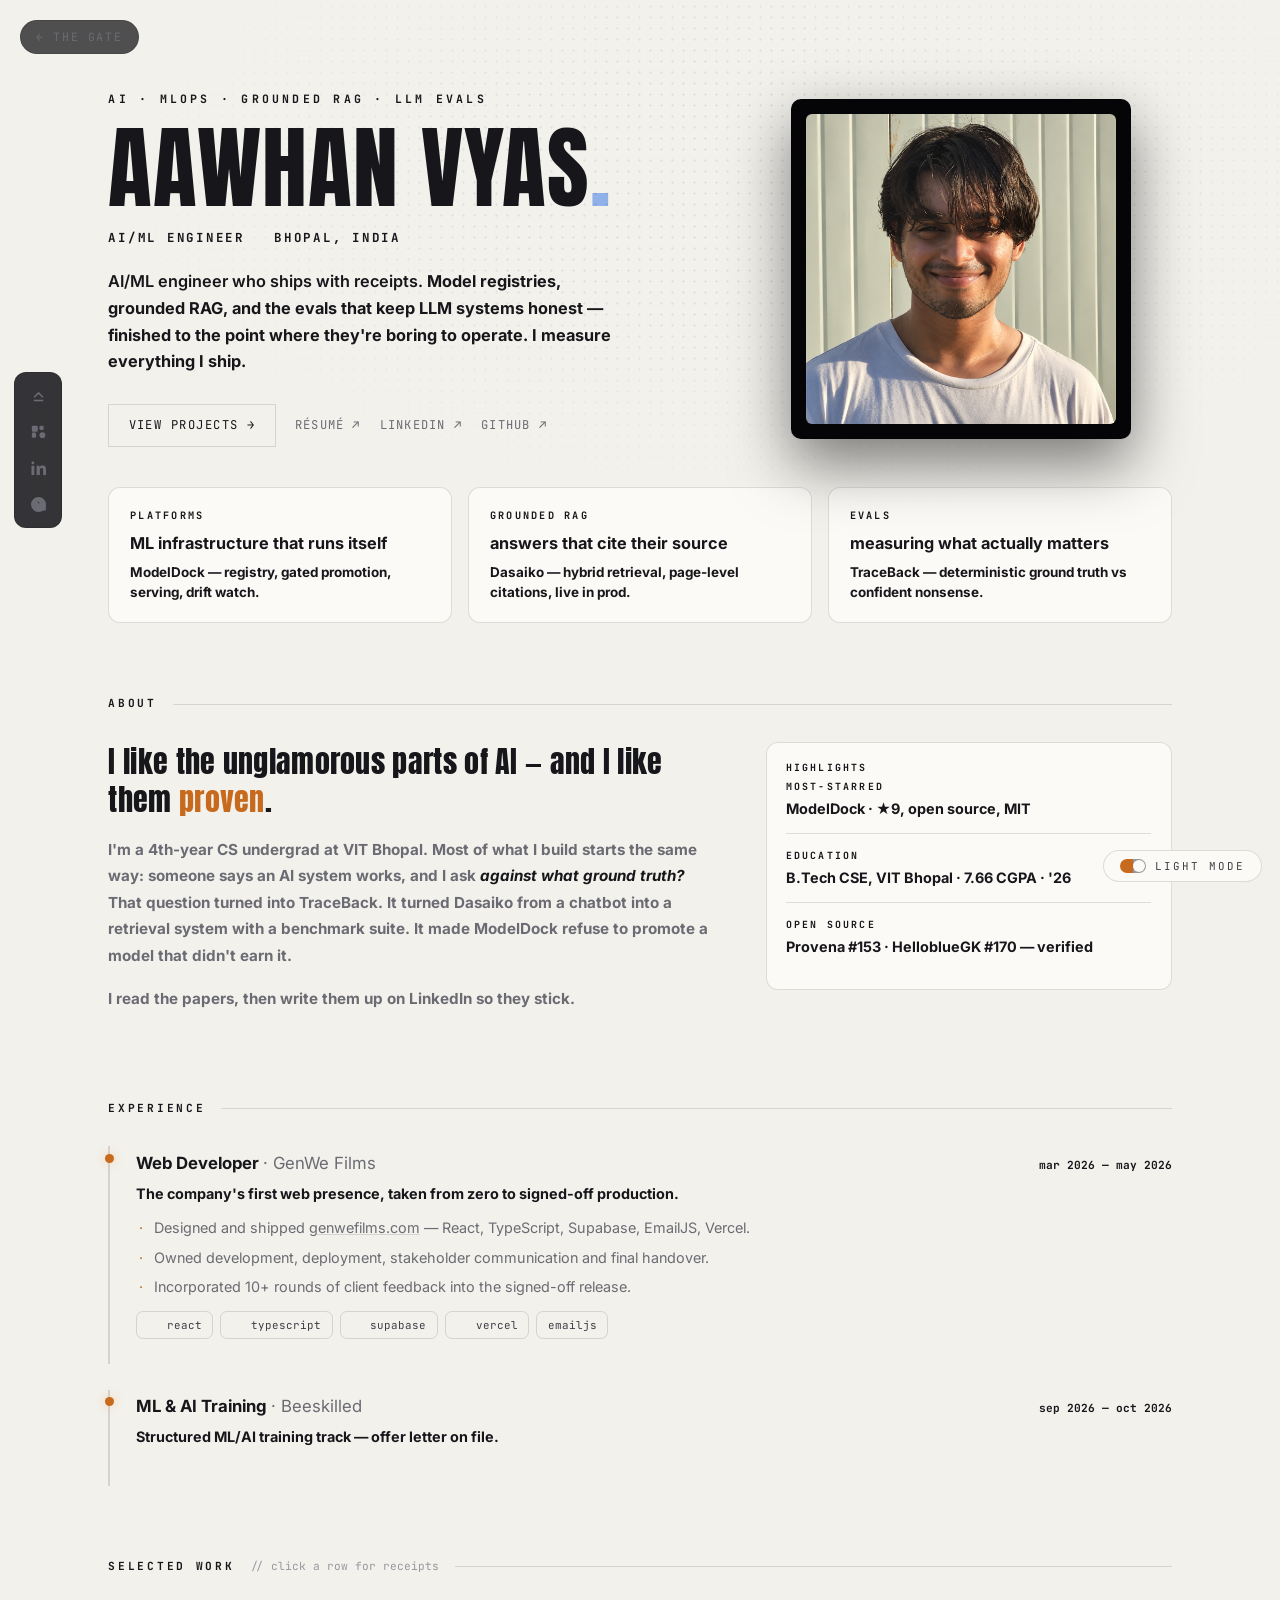
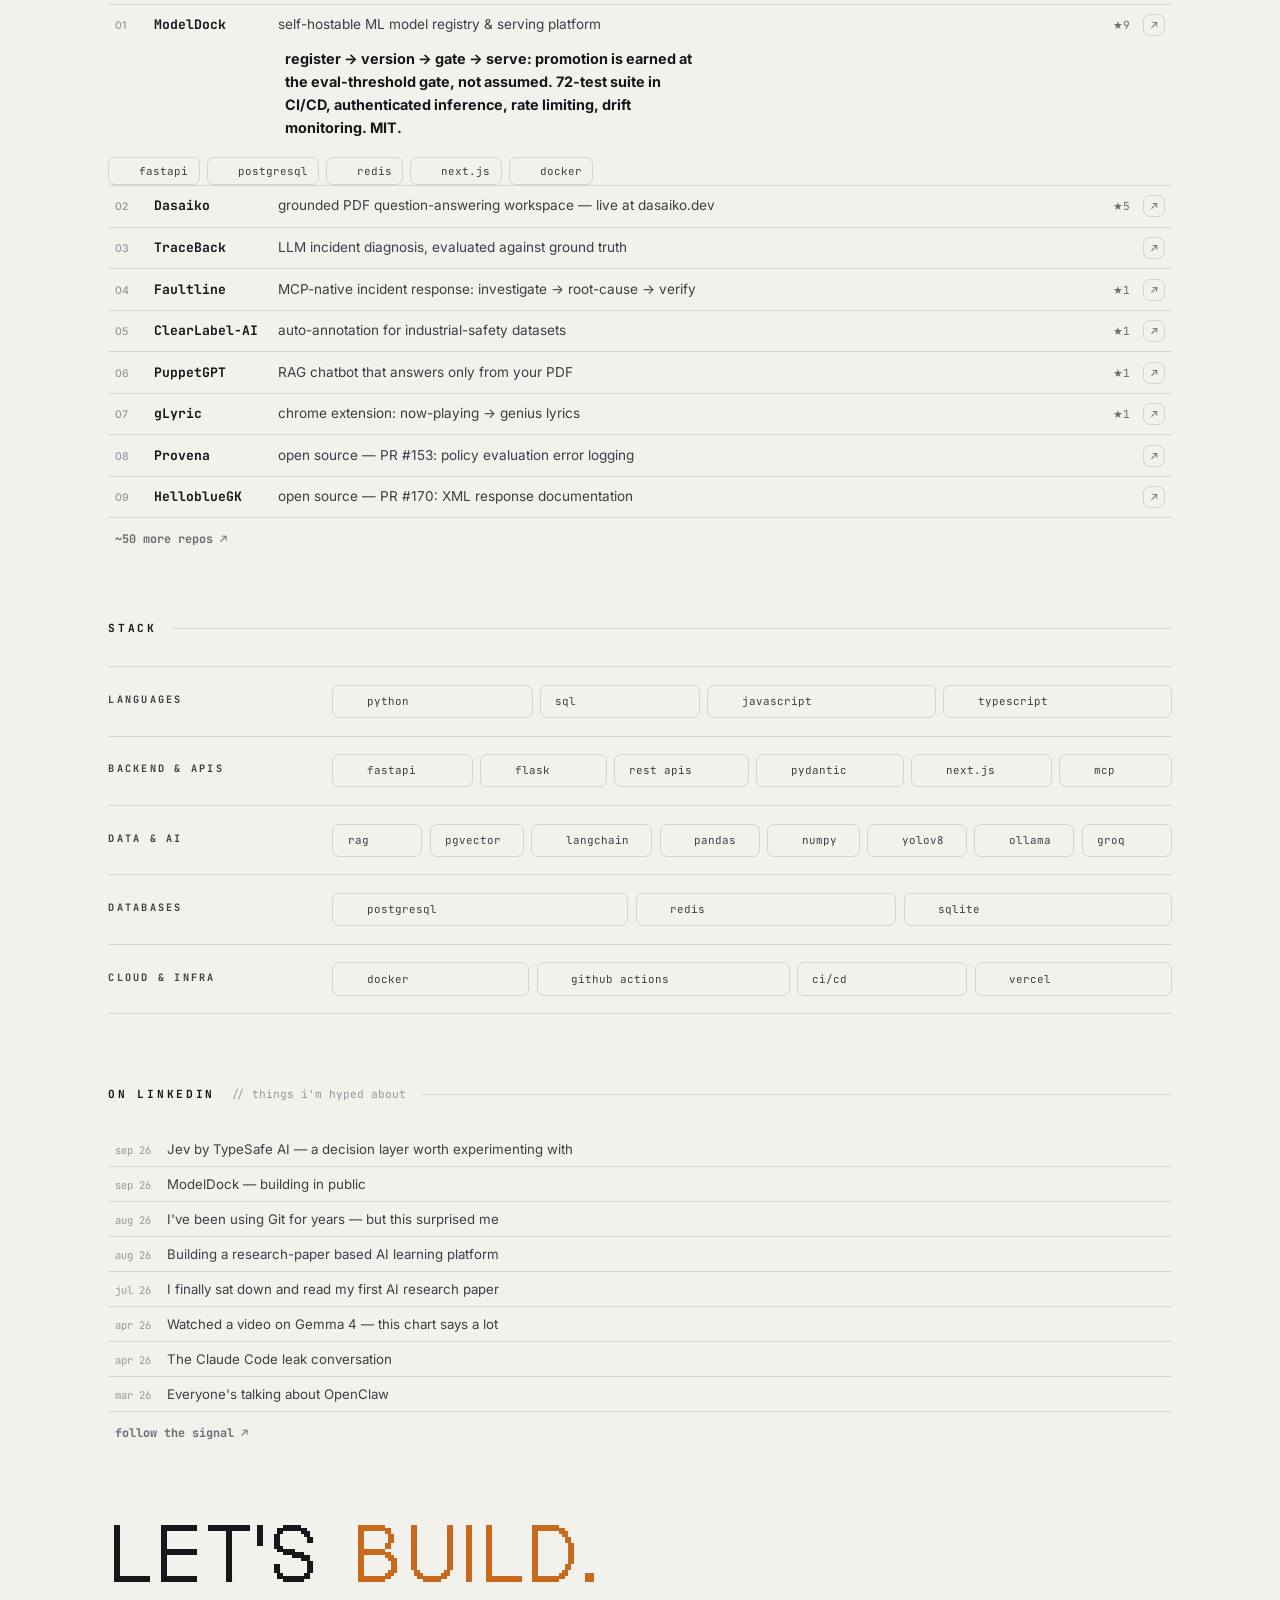
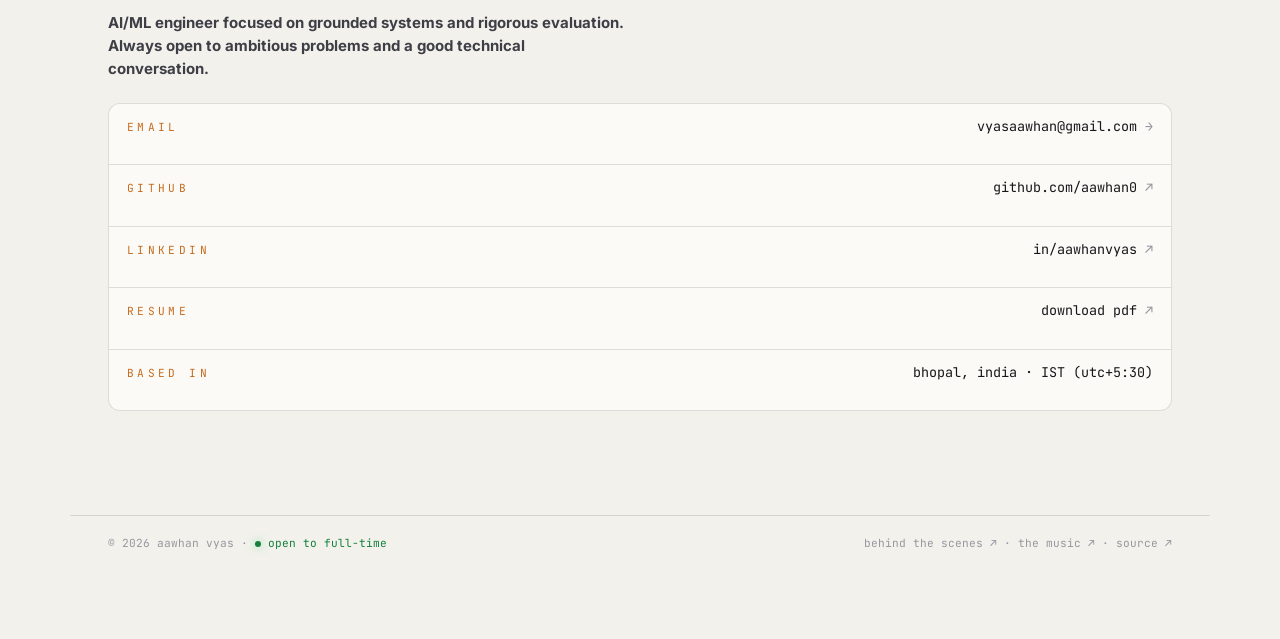
==== brief/index.html @ 59daec37 "fix: stop light theme leaking onto the gate + add boot loader animation The white overlay was a them" ====
<!DOCTYPE html>
<html lang="en">
<head>
  <meta charset="UTF-8">
  <meta name="viewport" content="width=device-width, initial-scale=1.0">
  <title>Aawhan Vyas — AI/ML Engineer · On Stage</title>
  <meta name="description" content="Aawhan Vyas builds ML platforms and LLM systems that show their receipts — ModelDock, Dasaiko, TraceBack. Open to full-time opportunities.">
  <meta property="og:title" content="Aawhan Vyas — turning “what if?” into working software.">
  <meta property="og:description" content="ML platforms, grounded RAG, LLM evaluation. Every claim links to its proof.">
  <meta property="og:type" content="website">
  <meta property="og:url" content="https://aawhan0.me/brief/">
  <link rel="icon" type="image/svg+xml" href="../assets/favicon.svg">
  <link rel="preconnect" href="https://fonts.googleapis.com">
  <link rel="preconnect" href="https://fonts.gstatic.com" crossorigin>
  <link href="https://fonts.googleapis.com/css2?family=Anton&family=Inter:wght@400;500;600;700&family=JetBrains+Mono:wght@400;500;700&family=VT323&display=swap" rel="stylesheet">
  <link rel="stylesheet" href="../assets/css/style.css?v=8">
</head>
<body data-root="../" data-default-theme="light">

    <!-- ── back to the gate ──────────────────────────────────── -->
  <a class="back mono" href="../">← the gate</a>

  <!-- ── floating side rail ────────────────────────────────── -->
  <aside class="rail" aria-label="quick navigation">
    <a href="#top" title="top">
      <svg viewBox="0 0 16 16" width="15" height="15" fill="currentColor" aria-hidden="true"><path d="M8 3 2.7 8.3l1.06 1.06L8 5.42l4.24 3.94 1.06-1.06L8 3Zm-5 8.5h10V13H3v-1.5Z"/></svg>
    </a>
    <a href="#work" title="work">
      <svg viewBox="0 0 16 16" width="15" height="15" fill="currentColor" aria-hidden="true"><path d="M1 2.5A1.5 1.5 0 0 1 2.5 1h4A1.5 1.5 0 0 1 8 2.5v4A1.5 1.5 0 0 1 6.5 8h-4A1.5 1.5 0 0 1 1 6.5v-4Zm9 0A1.5 1.5 0 0 1 11.5 1h2A1.5 1.5 0 0 1 15 2.5v2A1.5 1.5 0 0 1 13.5 6h-2A1.5 1.5 0 0 1 10 4.5v-2Zm-9 8A1.5 1.5 0 0 1 2.5 9h2A1.5 1.5 0 0 1 6 10.5v3A1.5 1.5 0 0 1 4.5 15h-2A1.5 1.5 0 0 1 1 13.5v-3Zm9 1.5a3.5 3.5 0 1 1 7 0 3.5 3.5 0 0 1-7 0Z" transform="scale(0.9)"/></svg>
    </a>
    <a href="#linkedin" title="on linkedin">
      <svg viewBox="0 0 16 16" width="15" height="15" fill="currentColor" aria-hidden="true"><path d="M3.5 2a1.5 1.5 0 1 1-3 0 1.5 1.5 0 0 1 3 0ZM.5 5h3v10h-3V5Zm5.5 0h2.8v1.4h.04C9.3 5.5 10.6 4.8 12.3 4.8c3 0 3.7 2 3.7 4.6V15h-3v-4.9c0-1.2 0-2.7-1.7-2.7s-1.9 1.3-1.9 2.6V15H6V5Z"/></svg>
    </a>
    <a href="#about" title="about">
      <svg viewBox="0 0 16 16" width="15" height="15" fill="currentColor" aria-hidden="true"><path d="M8 16A8 8 0 1 0 8 0a8 8 0 0 0 0 16Zm.93-9.4-2.3.3-.04.03.9-.86a.7.7 0 0 0-.02-1 2.24 2.24 0 0 0-3.16.02L2.13 6.4a.7.7 0 0 0 .02 1 2.24 2.24 0 0 0 3.16-.02l.86-.9-2.3.3a.7.7 0 0 0-.1 1.39l3.32-.44a.7.7 0 0 0 .4-1.19L6.4 4.72a.84.84 0 0 1 1.19-.01l1.34 1.36Zm5.4 2.4a.7.7 0 0 0-1.4 0v.94l-.94-.94a.7.7 0 1 0-1 1l.94.94h-.93a.7.7 0 0 0 0 1.4h.94l-.94.94a.7.7 0 1 0 1 1l.93-.94v.94a.7.7 0 0 0 1.4 0v-.93l.94.93a.7.7 0 0 0 1-1l-.94-.94h.94a.7.7 0 0 0 0-1.4h-.93l.93-.94a.7.7 0 0 0 0-1l-.94.94V9Z"/></svg>
    </a>
  </aside>

  <!-- ── theme toggle ──────────────────────────────────────── -->
  <button class="theme-toggle mono" id="theme-toggle" aria-label="toggle theme">
    <span class="tt-sw" aria-hidden="true"></span><span id="tt-label">dark mode</span>
  </button>

  <!-- ── hero ──────────────────────────────────────────────── -->
  <header class="hero" id="top">
    <div class="hero-left">
      <p class="eyebrow mono">ai · mlops · grounded rag · llm evals</p>
      <h2 class="hero-name">AAWHAN VYAS<span class="dot">.</span></h2>
      <p class="hero-sub mono">ai/ml engineer&nbsp;&nbsp;&nbsp;bhopal, india</p>
      <p class="hero-lede"><b>AI/ML engineer who ships with receipts.</b> Model registries,
      grounded RAG, and the evals that keep LLM systems honest — finished to the point
      where they're boring to operate. I measure everything I ship.</p>
      <div class="hero-cta">
        <a class="btn-line mono" href="#work">view projects <span aria-hidden="true">→</span></a>
        <a class="cta-link mono" href="https://drive.google.com/file/d/1RFviza1nAGWFCfBeKkHZeOYMF5l4gDiH/view?usp=sharing" target="_blank" rel="noopener">résumé ↗</a>
        <a class="cta-link mono" href="https://www.linkedin.com/in/aawhanvyas/" target="_blank" rel="noopener">linkedin ↗</a>
        <a class="cta-link mono" href="https://github.com/aawhan0" target="_blank" rel="noopener">github ↗</a>
      </div>
    </div>
    <div class="hero-right">
      <div class="dither-box portrait">
        <img class="portrait-pixel" src="../assets/img/portrait_PIXEL.png" alt="pixel-art portrait of aawhan vyas">
        <img class="portrait-og" src="../assets/img/portrait_OG.png" alt="aawhan vyas">
      </div>
    </div>
  </header>

  <main class="wrap">
    <!-- pillars -->
    <div class="pillars reveal">
      <a class="pillar" href="#work">
        <p class="p-k mono">platforms</p>
        <p class="p-t">ML infrastructure that runs itself</p>
        <p class="p-d">ModelDock — registry, gated promotion, serving, drift watch.</p>
      </a>
      <a class="pillar" href="#work">
        <p class="p-k mono">grounded rag</p>
        <p class="p-t">answers that cite their source</p>
        <p class="p-d">Dasaiko — hybrid retrieval, page-level citations, live in prod.</p>
      </a>
      <a class="pillar" href="#work">
        <p class="p-k mono">evals</p>
        <p class="p-t">measuring what actually matters</p>
        <p class="p-d">TraceBack — deterministic ground truth vs confident nonsense.</p>
      </a>
    </div>

    <!-- about -->
    <section id="about" class="reveal">
      <p class="sec-label mono">about</p>
      <div class="about-grid">
        <div>
          <h3 class="statement">I like the unglamorous parts of AI — and I like them <em>proven</em>.</h3>
          <p>I'm a 4th-year CS undergrad at VIT Bhopal. Most of what I build starts the same
          way: someone says an AI system works, and I ask <em>against what ground truth?</em>
          That question turned into TraceBack. It turned Dasaiko from a chatbot into a
          retrieval system with a benchmark suite. It made ModelDock refuse to promote a
          model that didn't earn it.</p>
          <p>I read the papers, then write them up on LinkedIn so they stick.</p>
                  </div>
        <aside class="highlights">
          <p class="hl-k mono">highlights</p>
          <div class="hl"><p class="hl-k mono">most-starred</p><p class="hl-v">ModelDock · ★9, open source, MIT</p></div>
          <div class="hl"><p class="hl-k mono">education</p><p class="hl-v">B.Tech CSE, VIT Bhopal · 7.66 CGPA · '26</p></div>
          <div class="hl"><p class="hl-k mono">open source</p><p class="hl-v">Provena #153 · HelloblueGK #170 — verified</p></div>
                  </aside>
      </div>
          </section>

    <!-- experience -->
    <section id="experience" class="reveal">
      <p class="sec-label mono">experience</p>
      <article class="xp">
        <div class="xp-head">
          <h4>Web Developer <span class="xp-co">· GenWe Films</span></h4>
          <p class="mono xp-when">mar 2026 — may 2026</p>
        </div>
        <p class="xp-sum">The company's first web presence, taken from zero to signed-off production.</p>
        <ul class="xp-list">
          <li>Designed and shipped <a href="https://genwefilms.com" target="_blank" rel="noopener">genwefilms.com</a> — React, TypeScript, Supabase, EmailJS, Vercel.</li>
          <li>Owned development, deployment, stakeholder communication and final handover.</li>
          <li>Incorporated 10+ rounds of client feedback into the signed-off release.</li>
        </ul>
        <div class="chips mono"><span><img src="https://cdn.simpleicons.org/react/82828e" alt="" loading="lazy">react</span><span><img src="https://cdn.simpleicons.org/typescript/82828e" alt="" loading="lazy">typescript</span><span><img src="https://cdn.simpleicons.org/supabase/82828e" alt="" loading="lazy">supabase</span><span><img src="https://cdn.simpleicons.org/vercel/82828e" alt="" loading="lazy">vercel</span><span>emailjs</span></div>
      </article>
      <article class="xp">
        <div class="xp-head">
          <h4>ML &amp; AI Training <span class="xp-co">· Beeskilled</span></h4>
          <p class="mono xp-when">sep 2026 — oct 2026</p>
        </div>
        <p class="xp-sum">Structured ML/AI training track — offer letter on file.</p>
      </article>
    </section>

    <!-- work -->
    <section id="work" class="reveal">
      <p class="sec-label mono">selected work <span>// click a row for receipts</span></p>
      <ol class="rows">

        <li class="row open">
          <div class="row-head">
            <span class="r-name mono">ModelDock</span>
            <span class="r-desc">self-hostable ML model registry &amp; serving platform</span>
            <span class="r-star mono">★9</span>
            <a class="r-go mono" href="https://github.com/aawhan0/ModelDock" target="_blank" rel="noopener" aria-label="open ModelDock on github">↗</a>
          </div>
          <div class="row-detail">
            <p>register → version → gate → serve: promotion is earned at the eval-threshold
            gate, not assumed. 72-test suite in CI/CD, authenticated inference, rate limiting,
            drift monitoring. MIT.</p>
            <div class="chips mono"><span><img src="https://cdn.simpleicons.org/fastapi/82828e" alt="" loading="lazy">fastapi</span><span><img src="https://cdn.simpleicons.org/postgresql/82828e" alt="" loading="lazy">postgresql</span><span><img src="https://cdn.simpleicons.org/redis/82828e" alt="" loading="lazy">redis</span><span><img src="https://cdn.simpleicons.org/nextdotjs/82828e" alt="" loading="lazy">next.js</span><span><img src="https://cdn.simpleicons.org/docker/82828e" alt="" loading="lazy">docker</span></div>
          </div>
        </li>

        <li class="row">
          <div class="row-head">
            <span class="r-name mono">Dasaiko</span>
            <span class="r-desc">grounded PDF question-answering workspace — live at dasaiko.dev</span>
            <span class="r-star mono">★5</span>
            <a class="r-go mono" href="https://github.com/aawhan0/Dasaiko" target="_blank" rel="noopener" aria-label="open Dasaiko on github">↗</a>
          </div>
          <div class="row-detail">
            <p>Hybrid retrieval (vector + BM25 + RRF + BGE reranking): +86% recall@5,
            +75% MRR, +84% nDCG@10 over the RRF baseline. Answers cite the exact page
            of the source PDF.</p>
            <div class="chips mono"><span><img src="https://cdn.simpleicons.org/react/82828e" alt="" loading="lazy">react</span><span><img src="https://cdn.simpleicons.org/fastapi/82828e" alt="" loading="lazy">fastapi</span><span><img src="https://cdn.simpleicons.org/postgresql/82828e" alt="" loading="lazy">postgresql/pgvector</span><span>groq</span></div>
          </div>
        </li>

        <li class="row">
          <div class="row-head">
            <span class="r-name mono">TraceBack</span>
            <span class="r-desc">LLM incident diagnosis, evaluated against ground truth</span>
            <span class="r-star mono"></span>
            <a class="r-go mono" href="https://github.com/aawhan0/TraceBack" target="_blank" rel="noopener" aria-label="open TraceBack on github">↗</a>
          </div>
          <div class="row-detail">
            <p>Grounded baseline: 100% pass rate and root-cause accuracy. Qwen 2.5 3B:
            10% on both — at 90% average confidence. 30 runs × 3 scenarios. The gap
            between fluent and correct is the whole point.</p>
            <div class="chips mono"><span><img src="https://cdn.simpleicons.org/python/82828e" alt="" loading="lazy">python</span><span><img src="https://cdn.simpleicons.org/fastapi/82828e" alt="" loading="lazy">fastapi</span><span><img src="https://cdn.simpleicons.org/modelcontextprotocol/82828e" alt="" loading="lazy">mcp</span><span><img src="https://cdn.simpleicons.org/ollama/82828e" alt="" loading="lazy">ollama</span><span><img src="https://cdn.simpleicons.org/nextdotjs/82828e" alt="" loading="lazy">next.js</span></div>
          </div>
        </li>

        <li class="row">
          <div class="row-head">
            <span class="r-name mono">Faultline</span>
            <span class="r-desc">MCP-native incident response: investigate → root-cause → verify</span>
            <span class="r-star mono">★1</span>
            <a class="r-go mono" href="https://github.com/aawhan0/Faultline" target="_blank" rel="noopener" aria-label="open Faultline on github">↗</a>
          </div>
          <div class="row-detail">
            <p>Investigates production incidents from operational tools, recommends
            remediation, then verifies recovery before calling it fixed.</p>
            <div class="chips mono"><span><img src="https://cdn.simpleicons.org/python/82828e" alt="" loading="lazy">python</span><span><img src="https://cdn.simpleicons.org/modelcontextprotocol/82828e" alt="" loading="lazy">mcp</span></div>
          </div>
        </li>

        <li class="row">
          <div class="row-head">
            <span class="r-name mono">ClearLabel-AI</span>
            <span class="r-desc">auto-annotation for industrial-safety datasets</span>
            <span class="r-star mono">★1</span>
            <a class="r-go mono" href="https://github.com/aawhan0/ClearLabel-AI" target="_blank" rel="noopener" aria-label="open ClearLabel-AI on github">↗</a>
          </div>
          <div class="row-detail">
            <p>YOLOv8 + OpenCV with a dual-layer quality audit — blur detection and
            confidence filtering — for human-in-the-loop labeling.</p>
            <div class="chips mono"><span><img src="https://cdn.simpleicons.org/python/82828e" alt="" loading="lazy">python</span><span><img src="https://cdn.simpleicons.org/ultralytics/82828e" alt="" loading="lazy">yolov8</span><span><img src="https://cdn.simpleicons.org/opencv/82828e" alt="" loading="lazy">opencv</span></div>
          </div>
        </li>

        <li class="row">
          <div class="row-head">
            <span class="r-name mono">PuppetGPT</span>
            <span class="r-desc">RAG chatbot that answers only from your PDF</span>
            <span class="r-star mono">★1</span>
            <a class="r-go mono" href="https://github.com/aawhan0/PuppetGPT" target="_blank" rel="noopener" aria-label="open PuppetGPT on github">↗</a>
          </div>
          <div class="row-detail">
            <p>LLaMA 3 on Groq, LangChain, Streamlit. No internet search — if it's not
            in the document, it says so.</p>
            <div class="chips mono"><span><img src="https://cdn.simpleicons.org/python/82828e" alt="" loading="lazy">python</span><span><img src="https://cdn.simpleicons.org/langchain/82828e" alt="" loading="lazy">langchain</span><span>groq</span><span><img src="https://cdn.simpleicons.org/streamlit/82828e" alt="" loading="lazy">streamlit</span></div>
          </div>
        </li>

        <li class="row">
          <div class="row-head">
            <span class="r-name mono">gLyric</span>
            <span class="r-desc">chrome extension: now-playing → genius lyrics</span>
            <span class="r-star mono">★1</span>
            <a class="r-go mono" href="https://github.com/aawhan0/gLyric" target="_blank" rel="noopener" aria-label="open gLyric on github">↗</a>
          </div>
          <div class="row-detail">
            <p>Detects the track playing on YouTube and opens its Genius page. Small,
            useful, shipped.</p>
            <div class="chips mono"><span><img src="https://cdn.simpleicons.org/javascript/82828e" alt="" loading="lazy">javascript</span><span><img src="https://cdn.simpleicons.org/googlechrome/82828e" alt="" loading="lazy">chrome-extension</span></div>
          </div>
        </li>

        <li class="row">
          <div class="row-head">
            <span class="r-name mono">Provena</span>
            <span class="r-desc">open source — PR #153: policy evaluation error logging</span>
            <span class="r-star mono"></span>
            <a class="r-go mono" href="https://github.com/provena/provena/pull/153" target="_blank" rel="noopener" aria-label="open Provena PR 153">↗</a>
          </div>
          <div class="row-detail">
            <p>Fixed policy-evaluation error logging and strengthened regression coverage.
            <b>✓ 498 passed · 33 skipped</b> — verified before merge.</p>
            <div class="chips mono"><span><img src="https://cdn.simpleicons.org/python/82828e" alt="" loading="lazy">python</span><span>context-governance for agentic ai</span></div>
          </div>
        </li>

        <li class="row">
          <div class="row-head">
            <span class="r-name mono">HelloblueGK</span>
            <span class="r-desc">open source — PR #170: XML response documentation</span>
            <span class="r-star mono"></span>
            <a class="r-go mono" href="https://github.com/HelloblueGK/HelloblueGK/pull/170" target="_blank" rel="noopener" aria-label="open HelloblueGK PR 170">↗</a>
          </div>
          <div class="row-detail">
            <p>XML response docs for HealthController endpoints in a .NET 9 aerospace
            engine simulation platform. <b>✓ .NET build + Swagger/OpenAPI verified.</b></p>
            <div class="chips mono"><span>c#</span><span><img src="https://cdn.simpleicons.org/dotnet/82828e" alt="" loading="lazy">.net 9</span><span><img src="https://cdn.simpleicons.org/swagger/82828e" alt="" loading="lazy">swagger</span></div>
          </div>
        </li>
      </ol>
      <p class="more mono"><a href="https://github.com/aawhan0?tab=repositories" target="_blank" rel="noopener">~50 more repos ↗</a></p>
    </section>

    <!-- skills matrix -->
    <section id="skills" class="reveal">
      <p class="sec-label mono">stack</p>
      <div class="matrix">
        <div class="mx-row"><p class="mx-k mono">languages</p>
          <div class="chips mono"><span><img src="https://cdn.simpleicons.org/python/82828e" alt="" loading="lazy">python</span><span>sql</span><span><img src="https://cdn.simpleicons.org/javascript/82828e" alt="" loading="lazy">javascript</span><span><img src="https://cdn.simpleicons.org/typescript/82828e" alt="" loading="lazy">typescript</span></div></div>
        <div class="mx-row"><p class="mx-k mono">backend &amp; apis</p>
          <div class="chips mono"><span><img src="https://cdn.simpleicons.org/fastapi/82828e" alt="" loading="lazy">fastapi</span><span><img src="https://cdn.simpleicons.org/flask/82828e" alt="" loading="lazy">flask</span><span>rest apis</span><span><img src="https://cdn.simpleicons.org/pydantic/82828e" alt="" loading="lazy">pydantic</span><span><img src="https://cdn.simpleicons.org/nextdotjs/82828e" alt="" loading="lazy">next.js</span><span><img src="https://cdn.simpleicons.org/modelcontextprotocol/82828e" alt="" loading="lazy">mcp</span></div></div>
        <div class="mx-row"><p class="mx-k mono">data &amp; ai</p>
          <div class="chips mono"><span>rag</span><span>pgvector</span><span><img src="https://cdn.simpleicons.org/langchain/82828e" alt="" loading="lazy">langchain</span><span><img src="https://cdn.simpleicons.org/pandas/82828e" alt="" loading="lazy">pandas</span><span><img src="https://cdn.simpleicons.org/numpy/82828e" alt="" loading="lazy">numpy</span><span><img src="https://cdn.simpleicons.org/ultralytics/82828e" alt="" loading="lazy">yolov8</span><span><img src="https://cdn.simpleicons.org/ollama/82828e" alt="" loading="lazy">ollama</span><span>groq</span></div></div>
        <div class="mx-row"><p class="mx-k mono">databases</p>
          <div class="chips mono"><span><img src="https://cdn.simpleicons.org/postgresql/82828e" alt="" loading="lazy">postgresql</span><span><img src="https://cdn.simpleicons.org/redis/82828e" alt="" loading="lazy">redis</span><span><img src="https://cdn.simpleicons.org/sqlite/82828e" alt="" loading="lazy">sqlite</span></div></div>
        <div class="mx-row"><p class="mx-k mono">cloud &amp; infra</p>
          <div class="chips mono"><span><img src="https://cdn.simpleicons.org/docker/82828e" alt="" loading="lazy">docker</span><span><img src="https://cdn.simpleicons.org/githubactions/82828e" alt="" loading="lazy">github actions</span><span>ci/cd</span><span><img src="https://cdn.simpleicons.org/vercel/82828e" alt="" loading="lazy">vercel</span></div></div>
      </div>
    </section>

    <!-- linkedin -->
    <section id="linkedin" class="reveal">
      <p class="sec-label mono">on linkedin <span>// things i'm hyped about</span></p>
      <ul class="siglist" id="siglist"></ul>
      <p class="more mono"><a href="https://www.linkedin.com/in/aawhanvyas/" target="_blank" rel="noopener">follow the signal ↗</a></p>
    </section>

    <!-- contact -->
    <section id="contact" class="reveal">
      <h3 class="px-headline"><span>LET'S</span> <span class="px-accent">BUILD.</span></h3>
      <p class="lede" style="margin:1.1rem 0 0;">AI/ML engineer focused on grounded systems and rigorous
      evaluation. Always open to ambitious problems and a good technical conversation.</p>
      <div class="channels">
        <div class="ch"><span class="ch-k mono">email</span><a href="mailto:vyasaawhan@gmail.com">vyasaawhan@gmail.com <span aria-hidden="true">→</span></a></div>
        <div class="ch"><span class="ch-k mono">github</span><a href="https://github.com/aawhan0" target="_blank" rel="noopener">github.com/aawhan0 <span aria-hidden="true">↗</span></a></div>
        <div class="ch"><span class="ch-k mono">linkedin</span><a href="https://www.linkedin.com/in/aawhanvyas/" target="_blank" rel="noopener">in/aawhanvyas <span aria-hidden="true">↗</span></a></div>
                <div class="ch"><span class="ch-k mono">resume</span><a href="https://drive.google.com/file/d/1RFviza1nAGWFCfBeKkHZeOYMF5l4gDiH/view?usp=sharing" target="_blank" rel="noopener">download pdf <span aria-hidden="true">↗</span></a></div>
        <div class="ch"><span class="ch-k mono">based in</span><span class="ch-v">bhopal, india · IST (utc+5:30)</span></div>
      </div>
    </section>
  </main>

  <footer class="foot mono">
    <span>© <span id="year">2026</span> aawhan vyas · <span class="status"><i aria-hidden="true"></i>open to full-time</span></span>
    <span><a href="../story.html">behind the scenes ↗</a> · <a href="../music.html">the music ↗</a> · <a href="https://github.com/aawhan0/aawhan0.github.io" target="_blank" rel="noopener">source ↗</a></span>
  </footer>

  <script src="../assets/js/data.js?v=8" defer></script>
  <script src="../assets/js/main.js?v=8" defer></script>
</body>
</html>
---- assets/css/style.css ----
/* ────────────────────────────────────────────────────────────
   aawhan0.me — dark console · split gate · broadcast tour
   flow grammar after harshdayal.dev, content = receipts
   ──────────────────────────────────────────────────────────── */

:root {
  --bg: #0b0b0e;
  --panel: #131318;
  --line: rgba(255, 255, 255, 0.09);
  --text: #e9e9ee;
  --soft: #b6b6c2;
  --muted: #82828e;
  --dim: #55555f;
  --accent: #ffb26b;
  --accent-soft: rgba(255, 178, 107, 0.14);
  --blue: #8fb0e8;
  --green: #4ade80;
  --mono: "JetBrains Mono", ui-monospace, monospace;
  --pixel: "VT323", var(--mono);
  --ui: system-ui, -apple-system, "Segoe UI", Roboto, sans-serif;
  --display: "Anton", var(--ui);
}

* { box-sizing: border-box; margin: 0; padding: 0; }
html { scroll-behavior: smooth; }

/* brief page — bold paragraphs */
/* brief page — paragraphs read heavier than default body copy */
body[data-root] p {
  font-weight: 700;
  color: var(--text);
}
body[data-root] .lede,
body[data-root] p.mx-k { color: var(--soft); }
/* the hero halftone bleeds past the viewport by design — never scroll sideways */
html, body { overflow-x: clip; }
@supports not (overflow-x: clip) { html, body { overflow-x: hidden; } }

/* geist pixel — vercel's ofl pixel font, self-hosted (see assets/fonts/OFL-GeistPixel.txt) */
@font-face {
  font-family: "Geist Pixel";
  src: url("../fonts/GeistPixel-Square.woff2") format("woff2");
  font-weight: 400;
  font-style: normal;
  font-display: swap;
}

/* light theme — same bones, day broadcast */
html.light {
  --bg: #f2f1ec;
  --panel: #fbfaf6;
  --line: rgba(0, 0, 0, 0.12);
  --text: #17171b;
  --soft: #3e3e46;
  --muted: #6b6b73;
  --dim: #97979f;
  --accent: #c76a1d;
  --accent-soft: rgba(199, 106, 29, 0.12);
  --green: #15803d;
}

body {
  background: var(--bg);
  color: var(--text);
  font-family: "Inter", var(--ui);
  font-size: 15px;
  line-height: 1.55;
  -webkit-font-smoothing: antialiased;
  transition: background 0.35s ease, color 0.35s ease;
}
body.locked { overflow: hidden; }
::selection { background: var(--accent); color: #14100b; }
a { color: inherit; text-decoration: none; }
b, strong { font-weight: 600; }
.mono { font-family: var(--mono); }
.pixel { font-family: var(--pixel); font-weight: 400; letter-spacing: 0.02em; }
em { font-style: italic; }
.sr-only {
  position: absolute; width: 1px; height: 1px; overflow: hidden;
  clip: rect(0 0 0 0); white-space: nowrap;
}

/* ── boot / loader ───────────────────────────────────────── */
/* Sits above the gate (z 200) while it plays, then lifts away so the two
   halves are revealed underneath. It never shares space with the gate —
   gate halves stay hidden until .gate--live lands. */
.boot {
  position: fixed; inset: 0; z-index: 200;
  display: grid; place-items: center;
  background: #0b0b0e;
  color: #e9e9ee;
  transition: opacity 0.55s ease, visibility 0.55s ease;
}
.boot.done { opacity: 0; visibility: hidden; pointer-events: none; }
.boot-inner { text-align: center; padding: 2rem; width: min(38rem, 92vw); }
.boot-status {
  font-size: 0.66rem; letter-spacing: 0.3em; text-transform: uppercase;
  color: #82828e; margin-bottom: 0.85rem; min-height: 1em;
}
.boot-name {
  font-family: var(--ui); font-weight: 700;
  font-size: clamp(1.3rem, 5.2vw, 3.2rem);
  letter-spacing: 0.12em; line-height: 1.15;
  color: #e9e9ee;
  white-space: nowrap;          /* never wrap mid-decode */
}
/* per-letter scramble, driven by JS swapping textContent.
   Letters must be VISIBLE while scrambling — only the role line waits. */
.boot-name span {
  display: inline-block;
  transform: translateY(0.3em);
  opacity: 0.35;
  transition: opacity 0.18s linear, transform 0.18s ease;
}
.boot-name span:not(.glyph) { opacity: 1; transform: none; }
.boot-name span.glyph { color: #ffb26b; }
.boot-role {
  margin-top: 1.1rem; font-size: 0.74rem; letter-spacing: 0.26em;
  text-transform: lowercase; color: #b6b6c2;
  opacity: 0; transform: translateY(0.4em);
  transition: opacity 0.5s ease, transform 0.5s ease;
}
.boot.in .boot-role { opacity: 1; transform: none; }
.boot-bar {
  margin: 1.7rem auto 0; width: min(19rem, 70vw); height: 2px;
  background: rgba(255, 255, 255, 0.12); overflow: hidden;
}
.boot-bar i {
  display: block; height: 100%; width: 0%;
  background: #ffb26b; transition: width 0.2s linear;
}
/* a soft CRT flicker across the whole loader — no hard edges */
.boot::after {
  content: ""; position: absolute; inset: 0;
  background: linear-gradient(180deg, transparent 0%, rgba(255, 178, 107, 0.055) 50%, transparent 100%);
  transform: translateY(-100%);
  animation: boot-sweep 1.6s ease-in-out infinite;
  pointer-events: none;
}
@keyframes boot-sweep { to { transform: translateY(100%); } }

/* gate halves stay hidden until boot finishes — no overlap, no flash.
   NB: only opacity here — the transform transition on .gate-half must survive
   so the slide-away exit still animates. */
.gate-half { opacity: 0; }
.gate--live .gate-left { transition-delay: 0.05s, 0s; }
.gate--live .gate-right { transition-delay: 0.17s, 0s; }
.gate--live .gate-half { opacity: 1; }

/* ── landing gate ────────────────────────────────────────── */
.gate {
  position: fixed; inset: 0; z-index: 100;
  display: grid; grid-template-columns: 1fr 1fr;
  /* the gate is its own dark broadcast — pin every colour it inherits so a
     light theme can never wash it out (this was the "clear cookies" bug) */
  background: #0b0b0e;
  color: #e9e9ee;
}
.gate-half {
  position: relative; overflow: hidden;
  border-right: 1px solid var(--line);
  transition: transform 0.75s cubic-bezier(0.7, 0, 0.2, 1), opacity 0.6s ease;
}
.gate-right { border-right: none; }
.gate.away .gate-left { transform: translateX(-102%); }
.gate.away .gate-right { transform: translateX(102%); }
.gate.away { pointer-events: none; }
.gate-half canvas { position: absolute; inset: 0; width: 100%; height: 100%; }
.gate-left canvas { opacity: 0.9; }
.gate-content {
  position: absolute; left: clamp(1.4rem, 4vw, 3rem); bottom: clamp(1.6rem, 5vh, 3rem); z-index: 2;
}
.gate-content h2 { font-size: clamp(2.2rem, 4.5vw, 3.4rem); line-height: 1; }
.gate-content p { color: #82828e; font-size: 0.86rem; margin: 0.5rem 0 1.1rem; }
.enter {
  background: none; border: none; cursor: pointer;
  color: #e9e9ee; font-size: 0.82rem; font-weight: 700;
  display: inline-flex; align-items: center; gap: 0.5rem;
  padding: 0.45rem 0; border-bottom: 1px solid rgba(255, 255, 255, 0.16);
  transition: color 0.2s, border-color 0.2s, gap 0.2s;
}
.enter:hover { color: var(--accent); border-color: var(--accent); gap: 0.9rem; }

@media (max-width: 760px) {
  .gate { grid-template-columns: 1fr; grid-template-rows: 1fr 1fr; }
  .gate-half { border-right: none; border-bottom: 1px solid var(--line); }
  .gate.away .gate-left { transform: translateY(-102%); }
  .gate.away .gate-right { transform: translateY(102%); }
}

/* ── theme toggle ────────────────────────────────────────── */
.theme-toggle {
  position: fixed; right: 18px; bottom: 18px; z-index: 55;
  display: inline-flex; align-items: center; gap: 0.6rem;
  background: var(--panel); color: var(--soft);
  border: 1px solid var(--line); border-radius: 999px;
  padding: 0.5rem 1rem; font-size: 0.68rem; letter-spacing: 0.18em;
  text-transform: uppercase; cursor: pointer;
  transition: color 0.2s, border-color 0.2s;
}
.theme-toggle:hover { color: var(--accent); border-color: var(--accent); }
.tt-sw {
  width: 26px; height: 14px; border-radius: 999px;
  background: linear-gradient(90deg, var(--accent) 50%, var(--dim) 50%);
  position: relative; flex: none;
}
.tt-sw::after {
  content: ""; position: absolute; top: 1px; left: 1px;
  width: 12px; height: 12px; border-radius: 50%; background: var(--panel);
  transition: transform 0.25s;
}
html.light .tt-sw::after { transform: translateX(12px); }

/* ── contact headline — geist pixel, plain text ──────────── */
.px-headline {
  font-family: "Geist Pixel", var(--mono);
  font-weight: 400;
  font-size: clamp(2.6rem, 6.2vw, 5rem);
  line-height: 1;
  letter-spacing: 0.02em;
  color: var(--text);
}
.px-accent { color: var(--accent); }

/* ── background music toggle ─────────────────────────────── */
.bg-music {
  position: fixed; left: 18px; bottom: 18px; z-index: 55;
  display: inline-flex; align-items: stretch;
  background: var(--panel); color: var(--soft);
  border: 1px solid var(--line); border-radius: 999px;
  font-size: 0.68rem; letter-spacing: 0.18em; text-transform: uppercase;
}
.bg-music.paused { color: var(--dim); }
.bm-btn {
  display: inline-flex; align-items: center; gap: 0.6rem;
  background: none; border: 0; color: inherit; cursor: pointer;
  padding: 0.5rem 0.55rem 0.5rem 1rem;
  font: inherit; letter-spacing: inherit; text-transform: inherit;
  transition: color 0.2s;
}
.bm-btn:hover { color: var(--accent); }
.bm-eq { display: inline-flex; align-items: flex-end; gap: 2px; height: 12px; flex: none; }
.bm-eq i {
  width: 2px; height: 12px; background: var(--accent);
  transform-origin: bottom; transform: scaleY(0.3); opacity: 0.45;
  animation: bar 1.1s ease-in-out infinite;
}
.bm-eq i:nth-child(2) { animation-delay: 0.2s; }
.bm-eq i:nth-child(3) { animation-delay: 0.45s; }
.bm-eq i:nth-child(4) { animation-delay: 0.7s; }
.bg-music.paused .bm-eq i { animation: none; transform: scaleY(0.22); opacity: 0.35; }
.bm-link {
  display: inline-flex; align-items: center;
  padding: 0.5rem 1rem 0.5rem 0.55rem; color: var(--dim);
  border-left: 1px solid var(--line); transition: color 0.2s;
}
.bm-link:hover { color: var(--accent); }
.bg-music .bm-btn:last-child { padding-right: 1rem; }
#sc-widget { position: fixed; width: 1px; height: 1px; left: -9999px; top: -9999px; border: 0; }
@media (max-width: 640px) { #bm-label { display: none; } }

/* ── scroll reveal ───────────────────────────────────────── */
.reveal { opacity: 0; transform: translateY(22px); transition: opacity 0.7s ease, transform 0.7s ease; }
.reveal.in { opacity: 1; transform: none; }

/* ── side rail ───────────────────────────────────────────── */
.rail {
  position: fixed; left: 14px; top: 50%; transform: translateY(-50%);
  z-index: 50; display: flex; flex-direction: column; gap: 2px;
  background: rgba(19, 19, 24, 0.85); backdrop-filter: blur(8px);
  border: 1px solid var(--line); border-radius: 12px; padding: 6px;
}
.rail a, .rail button {
  width: 34px; height: 34px; border-radius: 8px;
  display: grid; place-content: center;
  color: var(--muted); background: none; border: none; cursor: pointer;
  transition: color 0.15s, background 0.15s;
}
.rail a:hover, .rail button:hover { color: var(--accent); background: var(--accent-soft); }
@media (max-width: 980px) { .rail { display: none; } }

/* ── hero (the brief) ────────────────────────────────────── */
.hero {
  max-width: 1140px; margin: 0 auto;
  padding: clamp(4rem, 10vh, 6rem) clamp(1.2rem, 4vw, 2.4rem) 2.5rem;
  display: grid; grid-template-columns: 1.25fr 0.75fr;
  gap: 3rem; align-items: center;
  position: relative;
}
/* halftone backdrop, his signature texture */
.hero::before {
  content: ""; position: absolute; inset: -2rem -6rem;
  background-image: radial-gradient(rgba(255,255,255,0.045) 1.2px, transparent 1.2px);
  background-size: 11px 11px;
  -webkit-mask-image: radial-gradient(ellipse 70% 80% at 60% 40%, #000 30%, transparent 75%);
  mask-image: radial-gradient(ellipse 70% 80% at 60% 40%, #000 30%, transparent 75%);
  pointer-events: none;
}
html.light .hero::before {
  background-image: radial-gradient(rgba(0,0,0,0.06) 1.2px, transparent 1.2px);
}
.eyebrow {
  font-size: 0.72rem; letter-spacing: 0.28em; text-transform: uppercase;
  color: var(--muted); margin-bottom: 1.1rem;
}
.hero-name {
  font-family: var(--display); font-weight: 400;
  font-size: clamp(3rem, 7.5vw, 5.6rem);
  letter-spacing: 0.01em; line-height: 0.98; text-transform: uppercase;
}
.hero-name .dot { color: var(--blue); }
.hero-sub {
  margin-top: 0.9rem; font-size: 0.78rem; letter-spacing: 0.22em;
  text-transform: uppercase; color: var(--soft);
}
.hero-lede {
  margin-top: 1.3rem; max-width: 46ch;
  color: var(--soft); font-size: 1.02rem; line-height: 1.65;
}
.hero-lede b { color: var(--text); }
.hero-cta {
  display: flex; align-items: center; gap: 1.2rem; flex-wrap: wrap;
  margin-top: 1.8rem;
}
.btn-line {
  border: 1px solid var(--line); padding: 0.7rem 1.2rem;
  font-size: 0.76rem; letter-spacing: 0.12em; text-transform: uppercase;
  color: var(--text); transition: border-color 0.2s, color 0.2s;
}
.btn-line:hover { border-color: var(--accent); color: var(--accent); }
.cta-link {
  font-size: 0.76rem; letter-spacing: 0.1em; text-transform: uppercase;
  color: var(--muted); transition: color 0.2s;
}
.cta-link:hover { color: var(--accent); }

.dither-box {
  background: #050507; border: 1px solid var(--line);
  border-radius: 10px; padding: 14px;
  box-shadow: 0 24px 60px rgba(0,0,0,0.5);
  position: relative;
  width: min(340px, 100%);
}
.dither-box.portrait { aspect-ratio: 1 / 1; }
.dither-box::after {
  content: ""; position: absolute; inset: -10px;
  background-image: radial-gradient(rgba(255,255,255,0.12) 1px, transparent 1px);
  background-size: 8px 8px;
  z-index: -1; border-radius: 14px;
}
/* portrait — portrait_PIXEL in dark mode, portrait_OG in light mode.
   both sources are 1200×1200; no animation, just a mode swap. */
.portrait img {
  display: block; width: 100%; height: auto;
  border-radius: 6px;
}
.portrait .portrait-og { display: none; }
html.light .portrait .portrait-og { display: block; }
html.light .portrait .portrait-pixel { display: none; }
@media (max-width: 860px) {
  .hero { grid-template-columns: 1fr; }
  .hero-right { display: none; }
}

/* ── page shell ──────────────────────────────────────────── */
.wrap {
  max-width: 1140px; margin: 0 auto;
  padding: 0 clamp(1.2rem, 4vw, 2.4rem) 2rem;
}
.sec-label {
  font-size: 0.7rem; font-weight: 700; letter-spacing: 0.24em;
  text-transform: uppercase; color: var(--soft);
  display: flex; align-items: center; gap: 1rem;
  margin-bottom: 1.8rem;
}
.sec-label::after { content: ""; flex: 1; height: 1px; background: var(--line); }
.sec-label span { color: var(--dim); font-weight: 400; letter-spacing: 0; text-transform: none; }
section { margin-bottom: 4.5rem; }

/* ── pillars ─────────────────────────────────────────────── */
.pillars {
  display: grid; grid-template-columns: repeat(3, 1fr); gap: 1rem;
  margin-bottom: 4.5rem;
}
.pillar {
  background: var(--panel); border: 1px solid var(--line);
  border-radius: 12px; padding: 1.2rem 1.3rem;
  transition: border-color 0.2s, transform 0.2s;
}
.pillar:hover { border-color: rgba(255, 178, 107, 0.5); transform: translateY(-3px); }
.p-k { font-size: 0.64rem; letter-spacing: 0.22em; text-transform: uppercase; color: var(--accent); }
.p-t { font-weight: 700; font-size: 1.02rem; margin: 0.5rem 0 0.3rem; }
.p-d { color: var(--muted); font-size: 0.84rem; }
@media (max-width: 860px) { .pillars { grid-template-columns: 1fr; } }

/* ── about ───────────────────────────────────────────────── */
.about-grid {
  display: grid; grid-template-columns: 1.5fr 1fr; gap: 3rem;
}
.statement {
  font-family: var(--display); font-weight: 400; text-transform: none;
  font-size: clamp(1.4rem, 2.6vw, 1.9rem); line-height: 1.25;
  letter-spacing: 0.01em; margin-bottom: 1.2rem;
}
.statement em { color: var(--accent); font-style: normal; }
.about-grid > div > p { color: var(--muted); line-height: 1.75; margin-bottom: 1rem; font-size: 0.95rem; }
.about-grid > div > p em { color: var(--text); }
.highlights {
  border: 1px solid var(--line); border-radius: 12px;
  background: var(--panel); padding: 1.1rem 1.2rem;
  align-self: start;
}
.hl { border-top: 1px solid var(--line); padding: 0.85rem 0; }
.hl:first-of-type { border-top: none; padding-top: 0.2rem; }
.hl-k { font-size: 0.62rem; letter-spacing: 0.22em; text-transform: uppercase; color: var(--dim); }
.hl-v { font-size: 0.9rem; color: var(--text); margin-top: 0.25rem; line-height: 1.5; }
.hl-a { text-decoration: underline; text-decoration-color: var(--line); }
.hl-a:hover { color: var(--accent); }

/* releases list — as aawhan */
.releases { margin-top: 2.4rem; }
.releases > .hl-k { color: var(--accent); }
.rel-list { list-style: none; border-top: 1px solid var(--line); margin-top: 0.9rem; }
.rel-list li { border-bottom: 1px solid var(--line); }
.rel-list a {
  display: flex; justify-content: space-between; align-items: baseline; gap: 1rem;
  padding: 0.7rem 0.3rem; font-size: 0.86rem; color: var(--text);
  transition: color 0.2s, padding-left 0.2s;
}
.rel-list a span { color: var(--muted); font-size: 0.68rem; }
.rel-list a:hover { color: var(--accent); padding-left: 0.7rem; }
.rel-list a:hover span { color: var(--accent); }
@media (max-width: 860px) { .about-grid { grid-template-columns: 1fr; } }

/* ── experience ──────────────────────────────────────────── */
.xp {
  border-left: 2px solid var(--line);
  padding: 0.2rem 0 1.6rem 1.6rem; margin-bottom: 1.6rem;
  position: relative;
}
.xp::before {
  content: ""; position: absolute; left: -5.5px; top: 0.45rem;
  width: 9px; height: 9px; border-radius: 50%;
  background: var(--accent); box-shadow: 0 0 10px rgba(255, 178, 107, 0.5);
}
.xp-head { display: flex; justify-content: space-between; align-items: baseline; gap: 1rem; flex-wrap: wrap; }
.xp h4 { font-size: 1.05rem; font-weight: 700; }
.xp-co { color: var(--muted); font-weight: 400; }
.xp-when { font-size: 0.7rem; color: var(--muted); }
.xp-sum { color: var(--soft); font-size: 0.9rem; margin: 0.45rem 0 0.7rem; }
.xp-list { list-style: none; }
.xp-list li {
  color: var(--muted); font-size: 0.9rem; line-height: 1.6;
  padding-left: 1.1rem; position: relative; margin-bottom: 0.4rem;
}
.xp-list li::before { content: "·"; position: absolute; left: 0.2rem; color: var(--accent); }
.xp-list a { text-decoration: underline; text-decoration-color: var(--line); }
.xp-list a:hover { color: var(--accent); }

/* ── chips & matrix ──────────────────────────────────────── */
.chips { display: flex; flex-wrap: wrap; gap: 0.45rem; margin-top: 0.8rem; }
.chips span {
  font-size: 0.68rem; color: var(--soft);
  border: 1px solid var(--line); border-radius: 7px;
  padding: 0.28rem 0.65rem;
  display: inline-flex; align-items: center; gap: 0.4rem;
}
.chips img { width: 13px; height: 13px; flex: none; opacity: 0.85; }
html.light .chips img { filter: invert(1); opacity: 0.7; }
.matrix { border-top: 1px solid var(--line); }
.mx-row {
  display: grid; grid-template-columns: 200px 1fr; gap: 1.5rem;
  padding: 1.1rem 0; border-bottom: 1px solid var(--line);
  align-items: start;
}
.mx-k { font-size: 0.64rem; letter-spacing: 0.22em; text-transform: uppercase; color: var(--muted); padding-top: 0.45rem; }
.mx-row .chips { margin: 0; }
.mx-row .chips span { padding: 0.45rem 0.9rem; text-align: center; flex: 1 0 auto; min-width: 90px; }
@media (max-width: 720px) { .mx-row { grid-template-columns: 1fr; gap: 0.5rem; } }

/* ── work rows ───────────────────────────────────────────── */
.rows { list-style: none; border-top: 1px solid var(--line); }
.row { border-bottom: 1px solid var(--line); }
.row-head {
  display: grid;
  grid-template-columns: 26px 112px 1fr auto auto;
  gap: 0.8rem; align-items: baseline;
  padding: 0.58rem 0.4rem;
  cursor: pointer;
  transition: background 0.15s, box-shadow 0.15s;
}
.row-head:hover { background: rgba(255, 255, 255, 0.025); box-shadow: inset 2px 0 0 var(--accent); }
.r-idx { font-size: 0.66rem; color: var(--dim); font-weight: 500; }
.r-name { font-weight: 700; font-size: 0.82rem; }
.r-desc { font-size: 0.85rem; color: var(--soft); }
.r-star { font-size: 0.7rem; color: var(--muted); min-width: 2ch; text-align: right; }
.r-go {
  color: var(--muted); border: 1px solid var(--line); border-radius: 7px;
  width: 22px; height: 22px; line-height: 20px; text-align: center;
  font-size: 0.7rem; align-self: center; transition: all 0.15s;
}
.r-go:hover { background: var(--accent); color: #14100b; border-color: var(--accent); }
.row-detail { display: none; }
.row.open .row-detail { display: block; animation: open 0.22s ease; }
@keyframes open { from { opacity: 0; transform: translateY(-3px); } }
.row-detail p {
  font-size: 0.9rem; line-height: 1.6; color: var(--muted);
  max-width: 60ch; padding: 0.1rem 0.3rem 0.35rem 11.05rem;
}
.row-detail p b { color: var(--accent); }
.r-stack { font-size: 0.66rem; color: var(--dim); padding: 0 0.3rem 0.7rem 11.05rem; }
.more { padding: 0.7rem 0.4rem 0; font-size: 0.74rem; }
.more a { color: var(--muted); }
.more a:hover { color: var(--accent); }
@media (max-width: 640px) {
  .row-head { grid-template-columns: 1fr auto; grid-template-areas: "name go" "desc desc" "star star"; row-gap: 0.15rem; }
  .r-idx { display: none; }
  .r-name { grid-area: name; }
  .r-desc { grid-area: desc; }
  .r-star { grid-area: star; text-align: left; }
  .r-go { grid-area: go; }
  .row-detail p, .r-stack { padding-left: 0.4rem; }
}

/* ── linkedin one-liners ─────────────────────────────────── */
.siglist { list-style: none; }
.siglist li {
  display: flex; gap: 0.9rem; align-items: baseline;
  padding: 0.42rem 0.4rem; border-bottom: 1px solid var(--line);
  font-size: 0.83rem;
}
.siglist li:hover { background: rgba(255, 255, 255, 0.02); }
.s-date { font-family: var(--mono); font-size: 0.66rem; color: var(--dim); min-width: 3.6em; }
.siglist a { color: var(--soft); }
.siglist a:hover { color: var(--accent); }

/* ── contact ─────────────────────────────────────────────── */
#dot-contact { width: 100%; max-width: 520px; height: auto; display: block; }
.lede { color: var(--soft); max-width: 52ch; }
.channels {
  border: 1px solid var(--line); border-radius: 12px;
  background: var(--panel); overflow: hidden; margin-top: 1.4rem;
}
.ch {
  display: flex; justify-content: space-between; align-items: baseline;
  gap: 1rem; padding: 0.75rem 1.1rem;
  border-bottom: 1px solid var(--line);
}
.ch:last-child { border-bottom: none; }
.ch-k { font-size: 0.64rem; letter-spacing: 0.22em; text-transform: uppercase; color: var(--muted); }
.ch a, .ch-v { font-family: var(--mono); font-size: 0.84rem; color: var(--text); }
.ch a span { color: var(--dim); }
.ch a:hover { color: var(--accent); }
.ch a:hover span { color: var(--accent); }

/* ── footer ──────────────────────────────────────────────── */
.foot {
  max-width: 1140px; margin: 0 auto;
  display: flex; justify-content: space-between; gap: 1rem; flex-wrap: wrap;
  padding: 1.2rem clamp(1.2rem, 4vw, 2.4rem) 5.4rem;
  border-top: 1px solid var(--line);
  font-size: 0.7rem; color: var(--dim);
}
.foot a:hover { color: var(--accent); }
.status { color: var(--green); display: inline-flex; align-items: center; gap: 0.4rem; }
.status i {
  width: 6px; height: 6px; border-radius: 50%; background: var(--green);
  display: inline-block; box-shadow: 0 0 8px rgba(74, 222, 128, 0.7);
}

/* ── tv intro: spotify ───────────────────────────────────── */
.tv-spotify { margin-top: 1.6rem; }
.tv-spin {
  font-size: 0.66rem; letter-spacing: 0.24em; text-transform: uppercase;
  color: var(--dim); margin-bottom: 0.5rem;
}

/* ── story page ──────────────────────────────────────────── */
.tv {
  position: fixed; inset: 0; z-index: 100; background: #070709;
  display: grid; place-content: center;
  background-image:
    repeating-linear-gradient(0deg, rgba(255,255,255,0.02) 0 1px, transparent 1px 3px);
  transition: opacity 0.6s ease, visibility 0.6s;
}
.tv.away { opacity: 0; visibility: hidden; pointer-events: none; }
.tv-inner { text-align: center; width: min(560px, 90vw); }
.tv-ch { font-size: 0.78rem; letter-spacing: 0.3em; text-transform: uppercase; color: var(--accent); margin-bottom: 2rem; }
.tv-bars { display: flex; gap: 6px; justify-content: center; margin-bottom: 1.6rem; }
.tv-bars span {
  width: 10px; height: 26px; background: var(--accent);
  animation: bar 1s ease-in-out infinite;
}
.tv-bars span:nth-child(2) { animation-delay: 0.12s; }
.tv-bars span:nth-child(3) { animation-delay: 0.24s; }
.tv-bars span:nth-child(4) { animation-delay: 0.36s; }
.tv-bars span:nth-child(5) { animation-delay: 0.48s; }
@keyframes bar { 0%, 100% { transform: scaleY(0.3); opacity: 0.4; } 50% { transform: scaleY(1); opacity: 1; } }
.tv-track { height: 4px; background: rgba(255,255,255,0.1); border-radius: 2px; overflow: hidden; }
.tv-fill { height: 100%; width: 0; background: var(--accent); transition: width 0.12s; }
.tv-status { display: flex; justify-content: space-between; font-size: 0.72rem; letter-spacing: 0.2em; text-transform: uppercase; color: var(--soft); margin-top: 0.5rem; }
.tv-note { margin-top: 0.9rem; font-size: 0.76rem; color: var(--muted); min-height: 1.2em; }
.tv-actions { display: flex; gap: 0.8rem; justify-content: center; margin-top: 2rem; flex-wrap: wrap; }
.tv-btn {
  background: none; border: 1px solid var(--accent); color: var(--accent);
  font-size: 0.78rem; letter-spacing: 0.12em; text-transform: uppercase;
  padding: 0.8rem 1.4rem; cursor: pointer; transition: background 0.2s, color 0.2s;
}
.tv-btn:hover { background: var(--accent-soft); }
.tv-btn.solid { background: var(--accent); color: #14100b; font-weight: 700; }
.tv-btn.solid:hover { filter: brightness(1.08); }
.tv-foot { margin-top: 1.1rem; font-size: 0.64rem; letter-spacing: 0.2em; text-transform: uppercase; color: var(--dim); }

#scene { position: fixed; inset: 0; z-index: 0; width: 100%; height: 100%; }
.crt {
  position: fixed; inset: 0; z-index: 1; pointer-events: none;
  background-image: repeating-linear-gradient(0deg, rgba(0,0,0,0.16) 0 1px, transparent 1px 3px);
  mix-blend-mode: multiply;
}
.back {
  position: fixed; left: 20px; top: 20px; z-index: 50;
  font-size: 0.72rem; letter-spacing: 0.14em; text-transform: uppercase;
  color: var(--muted); border: 1px solid var(--line); border-radius: 999px;
  padding: 0.45rem 0.95rem; background: rgba(11,11,14,0.7); backdrop-filter: blur(6px);
  transition: color 0.2s, border-color 0.2s;
}
.back:hover { color: var(--accent); border-color: var(--accent); }

.tour { position: relative; z-index: 2; }
.chapter {
  min-height: 100vh;
  display: flex; flex-direction: column; justify-content: center;
  align-items: center; text-align: center;
  padding: 4rem clamp(1.4rem, 6vw, 5rem);
  max-width: 860px; margin: 0 auto;
  opacity: 0.15; transform: translateY(16px);
  transition: opacity 0.5s ease, transform 0.5s ease;
}
.chapter.on { opacity: 1; transform: none; }
.ch-k { font-size: 0.7rem; letter-spacing: 0.3em; text-transform: uppercase; color: var(--accent); margin-bottom: 1rem; }
.ch-big {
  font-family: var(--display); font-weight: 400;
  font-size: clamp(2rem, 5vw, 3.6rem); line-height: 1.06;
  text-transform: uppercase; letter-spacing: 0.01em;
  text-shadow: 0 2px 30px rgba(0,0,0,0.8);
}
.ch-big em { color: var(--accent); font-style: normal; }
.ch-big.pixel-face {
  font-family: "Geist Pixel", var(--mono);
  text-transform: none; letter-spacing: 0.02em;
  font-size: clamp(2.8rem, 8vw, 6rem);
}
.ch-p { color: var(--soft); max-width: 52ch; margin: 1.2rem auto 0; font-size: 0.98rem; line-height: 1.7; text-shadow: 0 1px 12px rgba(0,0,0,0.8); }
.ch-p b { color: var(--accent); }
.ch-link { color: var(--accent); }
.ch-steps { color: var(--text); letter-spacing: 0.08em; }
.ch-steps b { color: var(--accent); }

.gap-nums { display: grid; grid-template-columns: 1fr 1fr; gap: 1rem; margin: 1.6rem auto 0; max-width: 560px; width: 100%; }
.gap { border: 1px solid var(--line); border-radius: 12px; padding: 1.2rem 1.3rem; background: rgba(19,19,24,0.75); }
.gap.good { border-color: rgba(74, 222, 128, 0.4); }
.gap.bad { border-color: rgba(255, 95, 87, 0.4); }
.g-num { font-size: clamp(2.2rem, 5vw, 3.2rem); font-weight: 700; }
.gap.good .g-num { color: var(--green); }
.gap.bad .g-num { color: #ff8b85; }
.g-l { font-size: 0.66rem; color: var(--muted); letter-spacing: 0.08em; margin-top: 0.3rem; }

.chapter-list .ch-rows { list-style: none; margin: 1.4rem auto 0; max-width: 560px; }
.chapter-list .ch-rows li { border-bottom: 1px solid var(--line); }
.chapter-list .ch-rows a {
  display: flex; justify-content: center; gap: 1.1rem; align-items: baseline;
  padding: 0.7rem 0.2rem; font-size: 0.84rem; color: var(--text);
  transition: color 0.2s;
}
.chapter-list .ch-rows a span { color: var(--muted); font-size: 0.7rem; text-align: left; }
.chapter-list .ch-rows a:hover { color: var(--accent); }
.chapter-list .ch-rows a:hover span { color: var(--accent); }
.chapter-end .channels { max-width: 560px; margin: 1.4rem auto 0; }
.chapter-end .channels { background: rgba(19,19,24,0.75); }
.chapter-end .ch { justify-content: center; gap: 1.1rem; }
.chapter-end .ch-k { text-align: left; }

@media (max-width: 640px) {
  .gap-nums { grid-template-columns: 1fr; }
  .chapter { padding: 3.5rem 1.4rem; }
}

/* ── reduced motion ──────────────────────────────────────── */
@media (prefers-reduced-motion: reduce) {
  html { scroll-behavior: auto; }
  .gate-half, .tv, .chapter, .theme-toggle, .boot { transition: none; }
  .boot::after { animation: none; display: none; }
  .boot-name span, .boot-role { transition: none; opacity: 1; transform: none; }
  .row.open .row-detail { animation: none; }
  .tv-bars span { animation: none; }
  .bm-eq i { animation: none; }
  .chapter { opacity: 1; transform: none; }
  .reveal { opacity: 1; transform: none; }
}
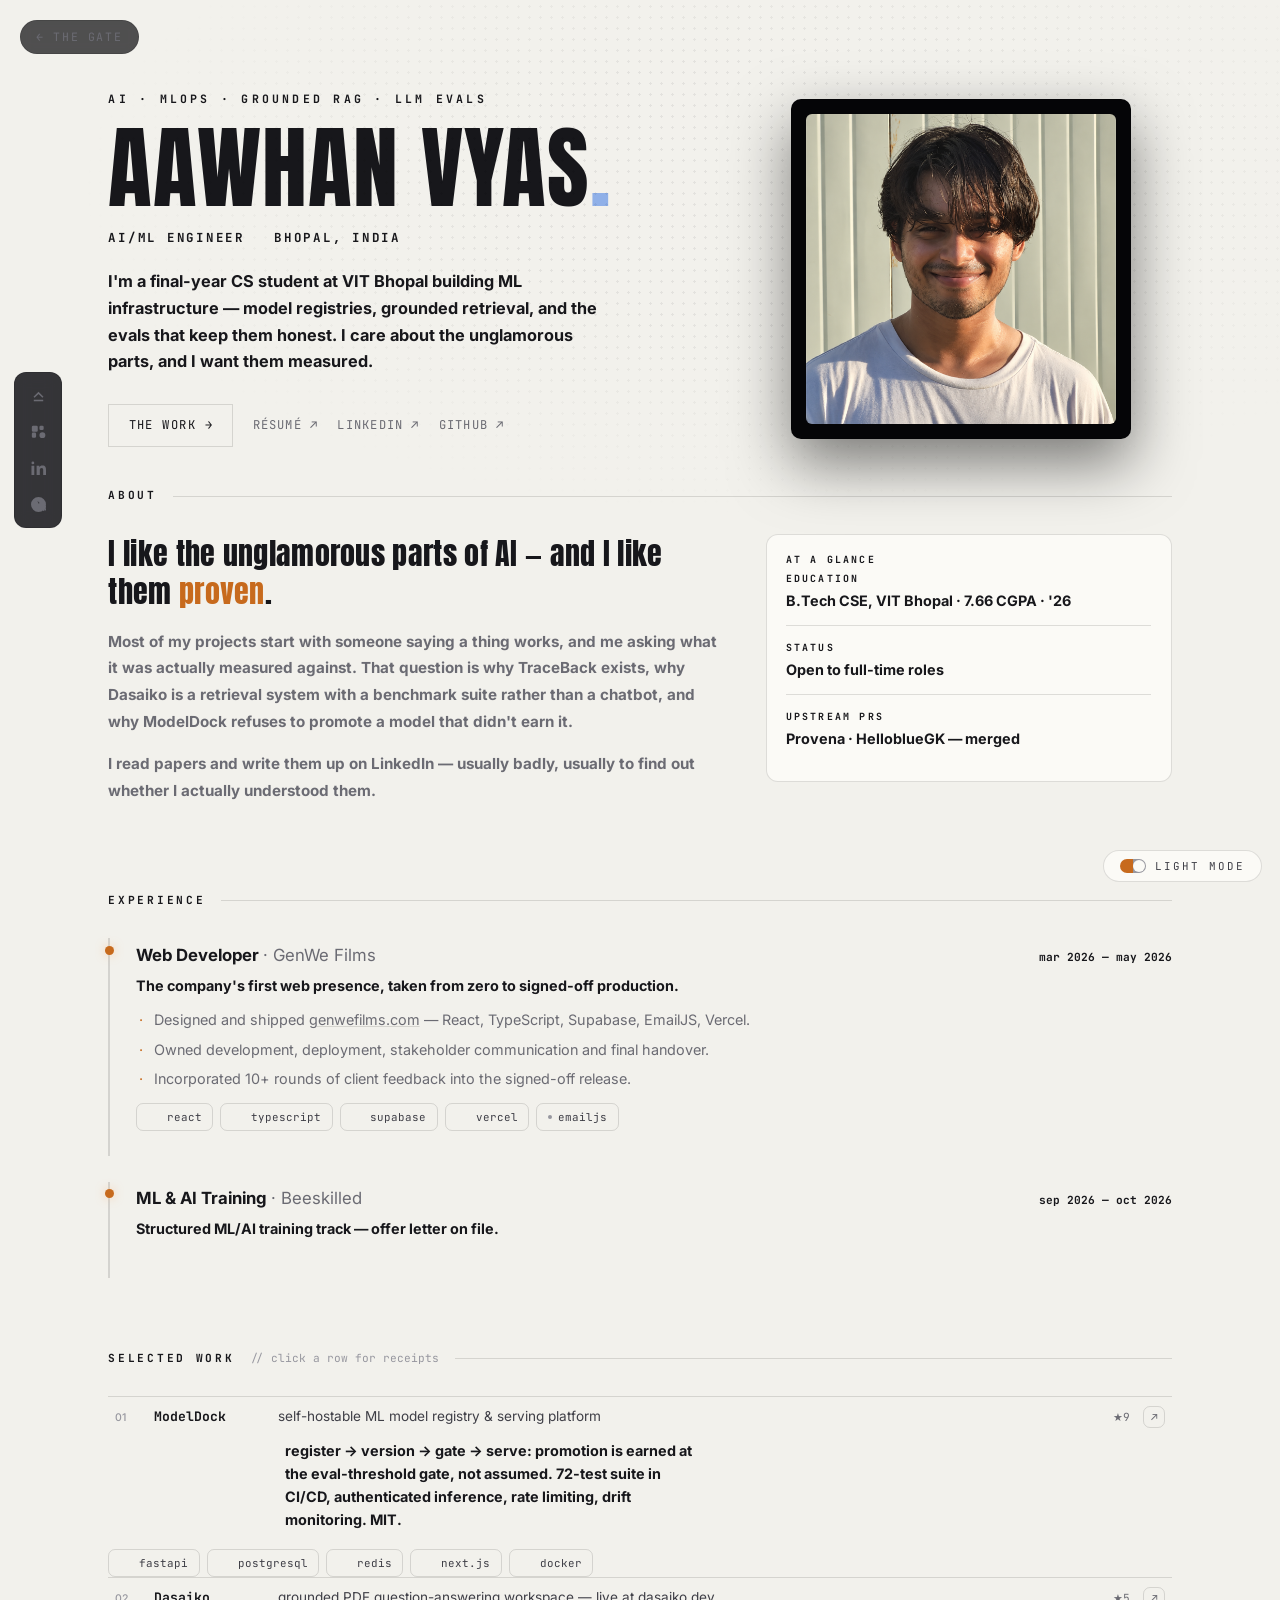
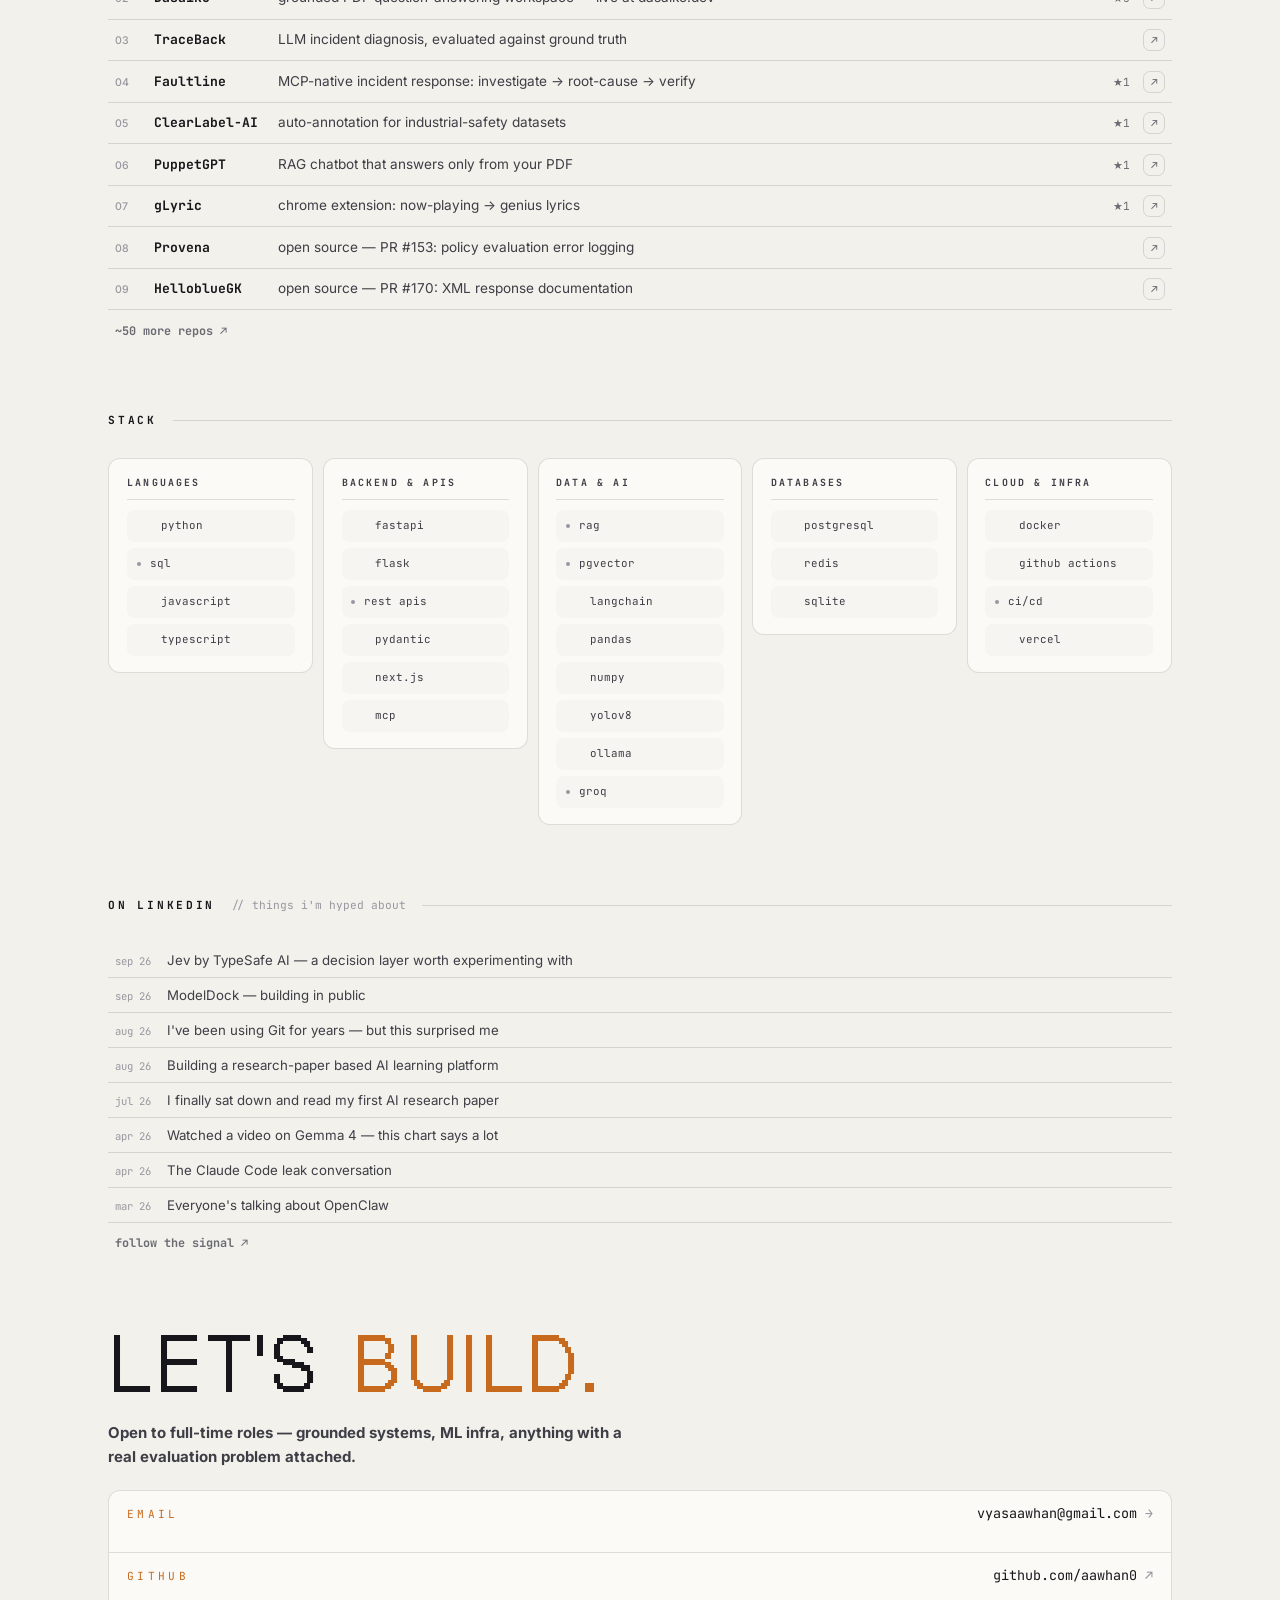
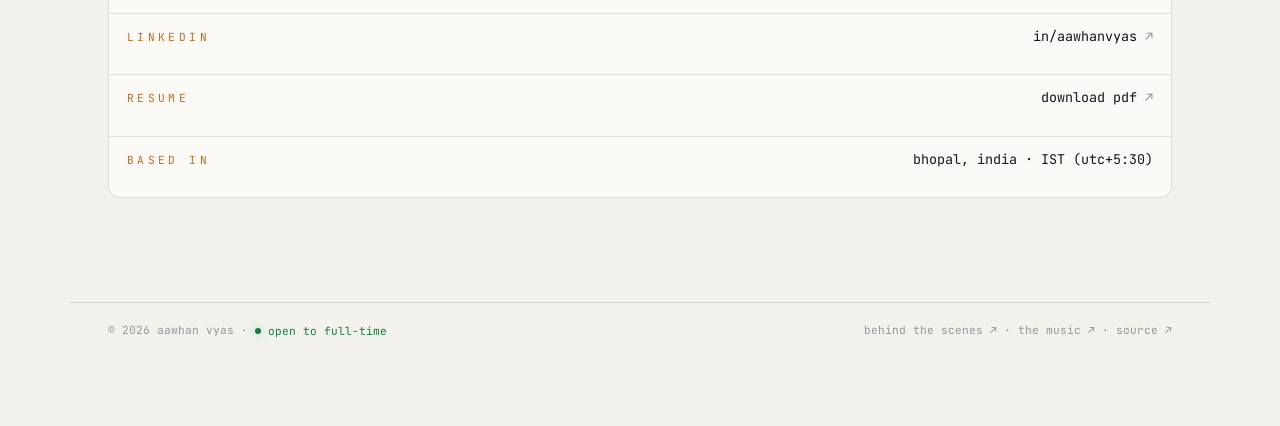
==== commit b2518a93: "feat: story arc rewrite + brief de-slop, brand-colour stack cards story.html — reframed from a proje" ====
--- a/brief/index.html
+++ b/brief/index.html
@@ -13,7 +13,7 @@
   <link rel="preconnect" href="https://fonts.googleapis.com">
   <link rel="preconnect" href="https://fonts.gstatic.com" crossorigin>
   <link href="https://fonts.googleapis.com/css2?family=Anton&family=Inter:wght@400;500;600;700&family=JetBrains+Mono:wght@400;500;700&family=VT323&display=swap" rel="stylesheet">
-  <link rel="stylesheet" href="../assets/css/style.css?v=8">
+  <link rel="stylesheet" href="../assets/css/style.css?v=9">
 </head>
 <body data-root="../" data-default-theme="light">
 
@@ -47,11 +47,11 @@
       <p class="eyebrow mono">ai · mlops · grounded rag · llm evals</p>
       <h2 class="hero-name">AAWHAN VYAS<span class="dot">.</span></h2>
       <p class="hero-sub mono">ai/ml engineer&nbsp;&nbsp;&nbsp;bhopal, india</p>
-      <p class="hero-lede"><b>AI/ML engineer who ships with receipts.</b> Model registries,
-      grounded RAG, and the evals that keep LLM systems honest — finished to the point
-      where they're boring to operate. I measure everything I ship.</p>
+      <p class="hero-lede">I'm a final-year CS student at VIT Bhopal building ML
+      infrastructure — model registries, grounded retrieval, and the evals that keep
+      them honest. I care about the unglamorous parts, and I want them measured.</p>
       <div class="hero-cta">
-        <a class="btn-line mono" href="#work">view projects <span aria-hidden="true">→</span></a>
+        <a class="btn-line mono" href="#work">the work <span aria-hidden="true">→</span></a>
         <a class="cta-link mono" href="https://drive.google.com/file/d/1RFviza1nAGWFCfBeKkHZeOYMF5l4gDiH/view?usp=sharing" target="_blank" rel="noopener">résumé ↗</a>
         <a class="cta-link mono" href="https://www.linkedin.com/in/aawhanvyas/" target="_blank" rel="noopener">linkedin ↗</a>
         <a class="cta-link mono" href="https://github.com/aawhan0" target="_blank" rel="noopener">github ↗</a>
@@ -66,43 +66,24 @@
   </header>
 
   <main class="wrap">
-    <!-- pillars -->
-    <div class="pillars reveal">
-      <a class="pillar" href="#work">
-        <p class="p-k mono">platforms</p>
-        <p class="p-t">ML infrastructure that runs itself</p>
-        <p class="p-d">ModelDock — registry, gated promotion, serving, drift watch.</p>
-      </a>
-      <a class="pillar" href="#work">
-        <p class="p-k mono">grounded rag</p>
-        <p class="p-t">answers that cite their source</p>
-        <p class="p-d">Dasaiko — hybrid retrieval, page-level citations, live in prod.</p>
-      </a>
-      <a class="pillar" href="#work">
-        <p class="p-k mono">evals</p>
-        <p class="p-t">measuring what actually matters</p>
-        <p class="p-d">TraceBack — deterministic ground truth vs confident nonsense.</p>
-      </a>
-    </div>
-
     <!-- about -->
     <section id="about" class="reveal">
       <p class="sec-label mono">about</p>
       <div class="about-grid">
         <div>
           <h3 class="statement">I like the unglamorous parts of AI — and I like them <em>proven</em>.</h3>
-          <p>I'm a 4th-year CS undergrad at VIT Bhopal. Most of what I build starts the same
-          way: someone says an AI system works, and I ask <em>against what ground truth?</em>
-          That question turned into TraceBack. It turned Dasaiko from a chatbot into a
-          retrieval system with a benchmark suite. It made ModelDock refuse to promote a
-          model that didn't earn it.</p>
-          <p>I read the papers, then write them up on LinkedIn so they stick.</p>
+          <p>Most of my projects start with someone saying a thing works, and me asking
+          what it was actually measured against. That question is why TraceBack exists, why
+          Dasaiko is a retrieval system with a benchmark suite rather than a chatbot, and
+          why ModelDock refuses to promote a model that didn't earn it.</p>
+          <p>I read papers and write them up on LinkedIn — usually badly, usually to find
+          out whether I actually understood them.</p>
                   </div>
         <aside class="highlights">
-          <p class="hl-k mono">highlights</p>
-          <div class="hl"><p class="hl-k mono">most-starred</p><p class="hl-v">ModelDock · ★9, open source, MIT</p></div>
+          <p class="hl-k mono">at a glance</p>
           <div class="hl"><p class="hl-k mono">education</p><p class="hl-v">B.Tech CSE, VIT Bhopal · 7.66 CGPA · '26</p></div>
-          <div class="hl"><p class="hl-k mono">open source</p><p class="hl-v">Provena #153 · HelloblueGK #170 — verified</p></div>
+          <div class="hl"><p class="hl-k mono">status</p><p class="hl-v">Open to full-time roles</p></div>
+          <div class="hl"><p class="hl-k mono">upstream PRs</p><p class="hl-v">Provena · HelloblueGK — merged</p></div>
                   </aside>
       </div>
           </section>
@@ -121,7 +102,7 @@
           <li>Owned development, deployment, stakeholder communication and final handover.</li>
           <li>Incorporated 10+ rounds of client feedback into the signed-off release.</li>
         </ul>
-        <div class="chips mono"><span><img src="https://cdn.simpleicons.org/react/82828e" alt="" loading="lazy">react</span><span><img src="https://cdn.simpleicons.org/typescript/82828e" alt="" loading="lazy">typescript</span><span><img src="https://cdn.simpleicons.org/supabase/82828e" alt="" loading="lazy">supabase</span><span><img src="https://cdn.simpleicons.org/vercel/82828e" alt="" loading="lazy">vercel</span><span>emailjs</span></div>
+        <div class="chips mono"><span><img src="https://cdn.simpleicons.org/react/61DAFB" alt="" loading="lazy">react</span><span><img src="https://cdn.simpleicons.org/typescript/3178C6" alt="" loading="lazy">typescript</span><span><img src="https://cdn.simpleicons.org/supabase/3FCF8E" alt="" loading="lazy">supabase</span><span><img src="https://cdn.simpleicons.org/vercel/000000" alt="" loading="lazy">vercel</span><span>emailjs</span></div>
       </article>
       <article class="xp">
         <div class="xp-head">
@@ -148,7 +129,7 @@
             <p>register → version → gate → serve: promotion is earned at the eval-threshold
             gate, not assumed. 72-test suite in CI/CD, authenticated inference, rate limiting,
             drift monitoring. MIT.</p>
-            <div class="chips mono"><span><img src="https://cdn.simpleicons.org/fastapi/82828e" alt="" loading="lazy">fastapi</span><span><img src="https://cdn.simpleicons.org/postgresql/82828e" alt="" loading="lazy">postgresql</span><span><img src="https://cdn.simpleicons.org/redis/82828e" alt="" loading="lazy">redis</span><span><img src="https://cdn.simpleicons.org/nextdotjs/82828e" alt="" loading="lazy">next.js</span><span><img src="https://cdn.simpleicons.org/docker/82828e" alt="" loading="lazy">docker</span></div>
+            <div class="chips mono"><span><img src="https://cdn.simpleicons.org/fastapi/009688" alt="" loading="lazy">fastapi</span><span><img src="https://cdn.simpleicons.org/postgresql/4169E1" alt="" loading="lazy">postgresql</span><span><img src="https://cdn.simpleicons.org/redis/DC382D" alt="" loading="lazy">redis</span><span><img src="https://cdn.simpleicons.org/nextdotjs/000000" alt="" loading="lazy">next.js</span><span><img src="https://cdn.simpleicons.org/docker/2496ED" alt="" loading="lazy">docker</span></div>
           </div>
         </li>
 
@@ -163,7 +144,7 @@
             <p>Hybrid retrieval (vector + BM25 + RRF + BGE reranking): +86% recall@5,
             +75% MRR, +84% nDCG@10 over the RRF baseline. Answers cite the exact page
             of the source PDF.</p>
-            <div class="chips mono"><span><img src="https://cdn.simpleicons.org/react/82828e" alt="" loading="lazy">react</span><span><img src="https://cdn.simpleicons.org/fastapi/82828e" alt="" loading="lazy">fastapi</span><span><img src="https://cdn.simpleicons.org/postgresql/82828e" alt="" loading="lazy">postgresql/pgvector</span><span>groq</span></div>
+            <div class="chips mono"><span><img src="https://cdn.simpleicons.org/react/61DAFB" alt="" loading="lazy">react</span><span><img src="https://cdn.simpleicons.org/fastapi/009688" alt="" loading="lazy">fastapi</span><span><img src="https://cdn.simpleicons.org/postgresql/4169E1" alt="" loading="lazy">postgresql/pgvector</span><span>groq</span></div>
           </div>
         </li>
 
@@ -178,7 +159,7 @@
             <p>Grounded baseline: 100% pass rate and root-cause accuracy. Qwen 2.5 3B:
             10% on both — at 90% average confidence. 30 runs × 3 scenarios. The gap
             between fluent and correct is the whole point.</p>
-            <div class="chips mono"><span><img src="https://cdn.simpleicons.org/python/82828e" alt="" loading="lazy">python</span><span><img src="https://cdn.simpleicons.org/fastapi/82828e" alt="" loading="lazy">fastapi</span><span><img src="https://cdn.simpleicons.org/modelcontextprotocol/82828e" alt="" loading="lazy">mcp</span><span><img src="https://cdn.simpleicons.org/ollama/82828e" alt="" loading="lazy">ollama</span><span><img src="https://cdn.simpleicons.org/nextdotjs/82828e" alt="" loading="lazy">next.js</span></div>
+            <div class="chips mono"><span><img src="https://cdn.simpleicons.org/python/3776AB" alt="" loading="lazy">python</span><span><img src="https://cdn.simpleicons.org/fastapi/009688" alt="" loading="lazy">fastapi</span><span><img src="https://cdn.simpleicons.org/modelcontextprotocol/000000" alt="" loading="lazy">mcp</span><span><img src="https://cdn.simpleicons.org/ollama/000000" alt="" loading="lazy">ollama</span><span><img src="https://cdn.simpleicons.org/nextdotjs/000000" alt="" loading="lazy">next.js</span></div>
           </div>
         </li>
 
@@ -192,7 +173,7 @@
           <div class="row-detail">
             <p>Investigates production incidents from operational tools, recommends
             remediation, then verifies recovery before calling it fixed.</p>
-            <div class="chips mono"><span><img src="https://cdn.simpleicons.org/python/82828e" alt="" loading="lazy">python</span><span><img src="https://cdn.simpleicons.org/modelcontextprotocol/82828e" alt="" loading="lazy">mcp</span></div>
+            <div class="chips mono"><span><img src="https://cdn.simpleicons.org/python/3776AB" alt="" loading="lazy">python</span><span><img src="https://cdn.simpleicons.org/modelcontextprotocol/000000" alt="" loading="lazy">mcp</span></div>
           </div>
         </li>
 
@@ -206,7 +187,7 @@
           <div class="row-detail">
             <p>YOLOv8 + OpenCV with a dual-layer quality audit — blur detection and
             confidence filtering — for human-in-the-loop labeling.</p>
-            <div class="chips mono"><span><img src="https://cdn.simpleicons.org/python/82828e" alt="" loading="lazy">python</span><span><img src="https://cdn.simpleicons.org/ultralytics/82828e" alt="" loading="lazy">yolov8</span><span><img src="https://cdn.simpleicons.org/opencv/82828e" alt="" loading="lazy">opencv</span></div>
+            <div class="chips mono"><span><img src="https://cdn.simpleicons.org/python/3776AB" alt="" loading="lazy">python</span><span><img src="https://cdn.simpleicons.org/ultralytics/1121D4" alt="" loading="lazy">yolov8</span><span><img src="https://cdn.simpleicons.org/opencv/5C3EE8" alt="" loading="lazy">opencv</span></div>
           </div>
         </li>
 
@@ -220,7 +201,7 @@
           <div class="row-detail">
             <p>LLaMA 3 on Groq, LangChain, Streamlit. No internet search — if it's not
             in the document, it says so.</p>
-            <div class="chips mono"><span><img src="https://cdn.simpleicons.org/python/82828e" alt="" loading="lazy">python</span><span><img src="https://cdn.simpleicons.org/langchain/82828e" alt="" loading="lazy">langchain</span><span>groq</span><span><img src="https://cdn.simpleicons.org/streamlit/82828e" alt="" loading="lazy">streamlit</span></div>
+            <div class="chips mono"><span><img src="https://cdn.simpleicons.org/python/3776AB" alt="" loading="lazy">python</span><span><img src="https://cdn.simpleicons.org/langchain/1C3C3C" alt="" loading="lazy">langchain</span><span>groq</span><span><img src="https://cdn.simpleicons.org/streamlit/FF4B4B" alt="" loading="lazy">streamlit</span></div>
           </div>
         </li>
 
@@ -234,7 +215,7 @@
           <div class="row-detail">
             <p>Detects the track playing on YouTube and opens its Genius page. Small,
             useful, shipped.</p>
-            <div class="chips mono"><span><img src="https://cdn.simpleicons.org/javascript/82828e" alt="" loading="lazy">javascript</span><span><img src="https://cdn.simpleicons.org/googlechrome/82828e" alt="" loading="lazy">chrome-extension</span></div>
+            <div class="chips mono"><span><img src="https://cdn.simpleicons.org/javascript/F7DF1E" alt="" loading="lazy">javascript</span><span><img src="https://cdn.simpleicons.org/googlechrome/4285F4" alt="" loading="lazy">chrome-extension</span></div>
           </div>
         </li>
 
@@ -248,7 +229,7 @@
           <div class="row-detail">
             <p>Fixed policy-evaluation error logging and strengthened regression coverage.
             <b>✓ 498 passed · 33 skipped</b> — verified before merge.</p>
-            <div class="chips mono"><span><img src="https://cdn.simpleicons.org/python/82828e" alt="" loading="lazy">python</span><span>context-governance for agentic ai</span></div>
+            <div class="chips mono"><span><img src="https://cdn.simpleicons.org/python/3776AB" alt="" loading="lazy">python</span><span>context-governance for agentic ai</span></div>
           </div>
         </li>
 
@@ -262,7 +243,7 @@
           <div class="row-detail">
             <p>XML response docs for HealthController endpoints in a .NET 9 aerospace
             engine simulation platform. <b>✓ .NET build + Swagger/OpenAPI verified.</b></p>
-            <div class="chips mono"><span>c#</span><span><img src="https://cdn.simpleicons.org/dotnet/82828e" alt="" loading="lazy">.net 9</span><span><img src="https://cdn.simpleicons.org/swagger/82828e" alt="" loading="lazy">swagger</span></div>
+            <div class="chips mono"><span>c#</span><span><img src="https://cdn.simpleicons.org/dotnet/512BD4" alt="" loading="lazy">.net 9</span><span><img src="https://cdn.simpleicons.org/swagger/85EA2D" alt="" loading="lazy">swagger</span></div>
           </div>
         </li>
       </ol>
@@ -274,15 +255,15 @@
       <p class="sec-label mono">stack</p>
       <div class="matrix">
         <div class="mx-row"><p class="mx-k mono">languages</p>
-          <div class="chips mono"><span><img src="https://cdn.simpleicons.org/python/82828e" alt="" loading="lazy">python</span><span>sql</span><span><img src="https://cdn.simpleicons.org/javascript/82828e" alt="" loading="lazy">javascript</span><span><img src="https://cdn.simpleicons.org/typescript/82828e" alt="" loading="lazy">typescript</span></div></div>
+          <div class="chips mono"><span><img src="https://cdn.simpleicons.org/python/3776AB" alt="" loading="lazy">python</span><span>sql</span><span><img src="https://cdn.simpleicons.org/javascript/F7DF1E" alt="" loading="lazy">javascript</span><span><img src="https://cdn.simpleicons.org/typescript/3178C6" alt="" loading="lazy">typescript</span></div></div>
         <div class="mx-row"><p class="mx-k mono">backend &amp; apis</p>
-          <div class="chips mono"><span><img src="https://cdn.simpleicons.org/fastapi/82828e" alt="" loading="lazy">fastapi</span><span><img src="https://cdn.simpleicons.org/flask/82828e" alt="" loading="lazy">flask</span><span>rest apis</span><span><img src="https://cdn.simpleicons.org/pydantic/82828e" alt="" loading="lazy">pydantic</span><span><img src="https://cdn.simpleicons.org/nextdotjs/82828e" alt="" loading="lazy">next.js</span><span><img src="https://cdn.simpleicons.org/modelcontextprotocol/82828e" alt="" loading="lazy">mcp</span></div></div>
+          <div class="chips mono"><span><img src="https://cdn.simpleicons.org/fastapi/009688" alt="" loading="lazy">fastapi</span><span><img src="https://cdn.simpleicons.org/flask/000000" alt="" loading="lazy">flask</span><span>rest apis</span><span><img src="https://cdn.simpleicons.org/pydantic/E92063" alt="" loading="lazy">pydantic</span><span><img src="https://cdn.simpleicons.org/nextdotjs/000000" alt="" loading="lazy">next.js</span><span><img src="https://cdn.simpleicons.org/modelcontextprotocol/000000" alt="" loading="lazy">mcp</span></div></div>
         <div class="mx-row"><p class="mx-k mono">data &amp; ai</p>
-          <div class="chips mono"><span>rag</span><span>pgvector</span><span><img src="https://cdn.simpleicons.org/langchain/82828e" alt="" loading="lazy">langchain</span><span><img src="https://cdn.simpleicons.org/pandas/82828e" alt="" loading="lazy">pandas</span><span><img src="https://cdn.simpleicons.org/numpy/82828e" alt="" loading="lazy">numpy</span><span><img src="https://cdn.simpleicons.org/ultralytics/82828e" alt="" loading="lazy">yolov8</span><span><img src="https://cdn.simpleicons.org/ollama/82828e" alt="" loading="lazy">ollama</span><span>groq</span></div></div>
+          <div class="chips mono"><span>rag</span><span>pgvector</span><span><img src="https://cdn.simpleicons.org/langchain/1C3C3C" alt="" loading="lazy">langchain</span><span><img src="https://cdn.simpleicons.org/pandas/150458" alt="" loading="lazy">pandas</span><span><img src="https://cdn.simpleicons.org/numpy/013243" alt="" loading="lazy">numpy</span><span><img src="https://cdn.simpleicons.org/ultralytics/1121D4" alt="" loading="lazy">yolov8</span><span><img src="https://cdn.simpleicons.org/ollama/000000" alt="" loading="lazy">ollama</span><span>groq</span></div></div>
         <div class="mx-row"><p class="mx-k mono">databases</p>
-          <div class="chips mono"><span><img src="https://cdn.simpleicons.org/postgresql/82828e" alt="" loading="lazy">postgresql</span><span><img src="https://cdn.simpleicons.org/redis/82828e" alt="" loading="lazy">redis</span><span><img src="https://cdn.simpleicons.org/sqlite/82828e" alt="" loading="lazy">sqlite</span></div></div>
+          <div class="chips mono"><span><img src="https://cdn.simpleicons.org/postgresql/4169E1" alt="" loading="lazy">postgresql</span><span><img src="https://cdn.simpleicons.org/redis/DC382D" alt="" loading="lazy">redis</span><span><img src="https://cdn.simpleicons.org/sqlite/003B57" alt="" loading="lazy">sqlite</span></div></div>
         <div class="mx-row"><p class="mx-k mono">cloud &amp; infra</p>
-          <div class="chips mono"><span><img src="https://cdn.simpleicons.org/docker/82828e" alt="" loading="lazy">docker</span><span><img src="https://cdn.simpleicons.org/githubactions/82828e" alt="" loading="lazy">github actions</span><span>ci/cd</span><span><img src="https://cdn.simpleicons.org/vercel/82828e" alt="" loading="lazy">vercel</span></div></div>
+          <div class="chips mono"><span><img src="https://cdn.simpleicons.org/docker/2496ED" alt="" loading="lazy">docker</span><span><img src="https://cdn.simpleicons.org/githubactions/2088FF" alt="" loading="lazy">github actions</span><span>ci/cd</span><span><img src="https://cdn.simpleicons.org/vercel/000000" alt="" loading="lazy">vercel</span></div></div>
       </div>
     </section>
 
@@ -296,8 +277,8 @@
     <!-- contact -->
     <section id="contact" class="reveal">
       <h3 class="px-headline"><span>LET'S</span> <span class="px-accent">BUILD.</span></h3>
-      <p class="lede" style="margin:1.1rem 0 0;">AI/ML engineer focused on grounded systems and rigorous
-      evaluation. Always open to ambitious problems and a good technical conversation.</p>
+      <p class="lede" style="margin:1.1rem 0 0;">Open to full-time roles — grounded systems, ML infra,
+      anything with a real evaluation problem attached.</p>
       <div class="channels">
         <div class="ch"><span class="ch-k mono">email</span><a href="mailto:vyasaawhan@gmail.com">vyasaawhan@gmail.com <span aria-hidden="true">→</span></a></div>
         <div class="ch"><span class="ch-k mono">github</span><a href="https://github.com/aawhan0" target="_blank" rel="noopener">github.com/aawhan0 <span aria-hidden="true">↗</span></a></div>
@@ -313,7 +294,7 @@
     <span><a href="../story.html">behind the scenes ↗</a> · <a href="../music.html">the music ↗</a> · <a href="https://github.com/aawhan0/aawhan0.github.io" target="_blank" rel="noopener">source ↗</a></span>
   </footer>
 
-  <script src="../assets/js/data.js?v=8" defer></script>
-  <script src="../assets/js/main.js?v=8" defer></script>
+  <script src="../assets/js/data.js?v=9" defer></script>
+  <script src="../assets/js/main.js?v=9" defer></script>
 </body>
 </html>
--- a/assets/css/style.css
+++ b/assets/css/style.css
@@ -465,18 +465,43 @@
   padding: 0.28rem 0.65rem;
   display: inline-flex; align-items: center; gap: 0.4rem;
 }
-.chips img { width: 13px; height: 13px; flex: none; opacity: 0.85; }
-html.light .chips img { filter: invert(1); opacity: 0.7; }
-.matrix { border-top: 1px solid var(--line); }
+.chips img { width: 13px; height: 13px; flex: none; }
+/* logos are brand-coloured — never invert them, the colour is the point */
+html.light .chips img { filter: none; }
+/* chips with no brand mark get a neutral dot so they still read as chips */
+.chips span:not(:has(img))::before {
+  content: ""; width: 4px; height: 4px; border-radius: 50%;
+  background: var(--dim); flex: none;
+}
+.matrix {
+  display: grid; gap: 0.6rem;
+  grid-template-columns: repeat(auto-fit, minmax(198px, 1fr));
+  align-items: start;   /* cards hug their content — no dead space */
+}
 .mx-row {
-  display: grid; grid-template-columns: 200px 1fr; gap: 1.5rem;
-  padding: 1.1rem 0; border-bottom: 1px solid var(--line);
-  align-items: start;
-}
-.mx-k { font-size: 0.64rem; letter-spacing: 0.22em; text-transform: uppercase; color: var(--muted); padding-top: 0.45rem; }
-.mx-row .chips { margin: 0; }
-.mx-row .chips span { padding: 0.45rem 0.9rem; text-align: center; flex: 1 0 auto; min-width: 90px; }
-@media (max-width: 720px) { .mx-row { grid-template-columns: 1fr; gap: 0.5rem; } }
+  display: flex; flex-direction: column; gap: 0.6rem;
+  background: var(--panel); border: 1px solid var(--line);
+  border-radius: 12px; padding: 1rem 1.1rem;
+  transition: border-color 0.2s;
+}
+.mx-row:hover { border-color: rgba(255, 178, 107, 0.35); }
+.mx-k {
+  font-size: 0.62rem; letter-spacing: 0.22em; text-transform: uppercase;
+  color: var(--accent); padding-bottom: 0.55rem;
+  border-bottom: 1px solid var(--line); margin: 0;
+}
+.mx-row .chips { margin: 0; display: flex; flex-direction: column; gap: 0.4rem; }
+.mx-row .chips span {
+  display: flex; align-items: center; gap: 0.55rem;
+  padding: 0.4rem 0.55rem; width: 100%; text-align: left;
+  border: 1px solid transparent; border-radius: 7px;
+  background: rgba(255, 255, 255, 0.02);
+  transition: border-color 0.18s, background 0.18s;
+}
+.mx-row .chips span:hover { border-color: var(--line); background: rgba(255, 255, 255, 0.045); }
+.mx-row .chips img { width: 15px; height: 15px; }
+html.light .mx-row .chips span { background: rgba(0, 0, 0, 0.02); }
+html.light .mx-row .chips span:hover { background: rgba(0, 0, 0, 0.04); }
 
 /* ── work rows ───────────────────────────────────────────── */
 .rows { list-style: none; border-top: 1px solid var(--line); }
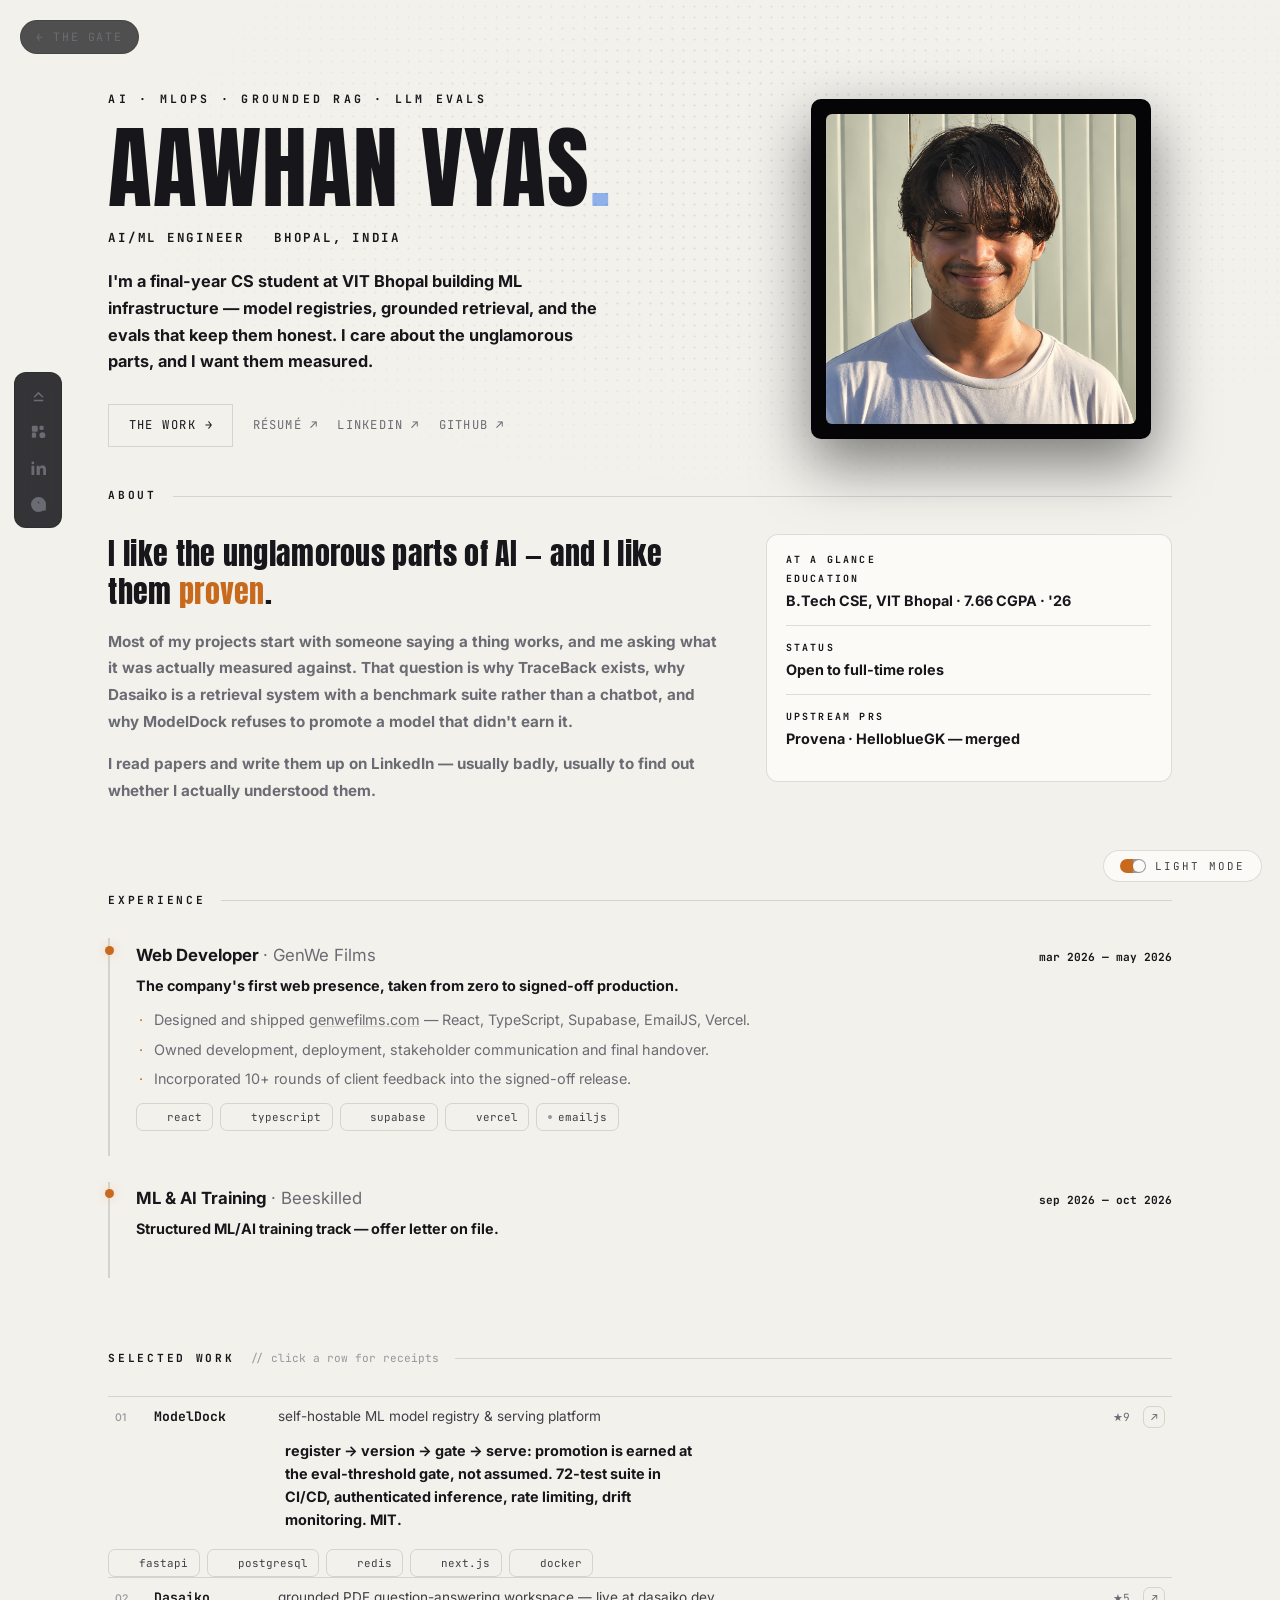
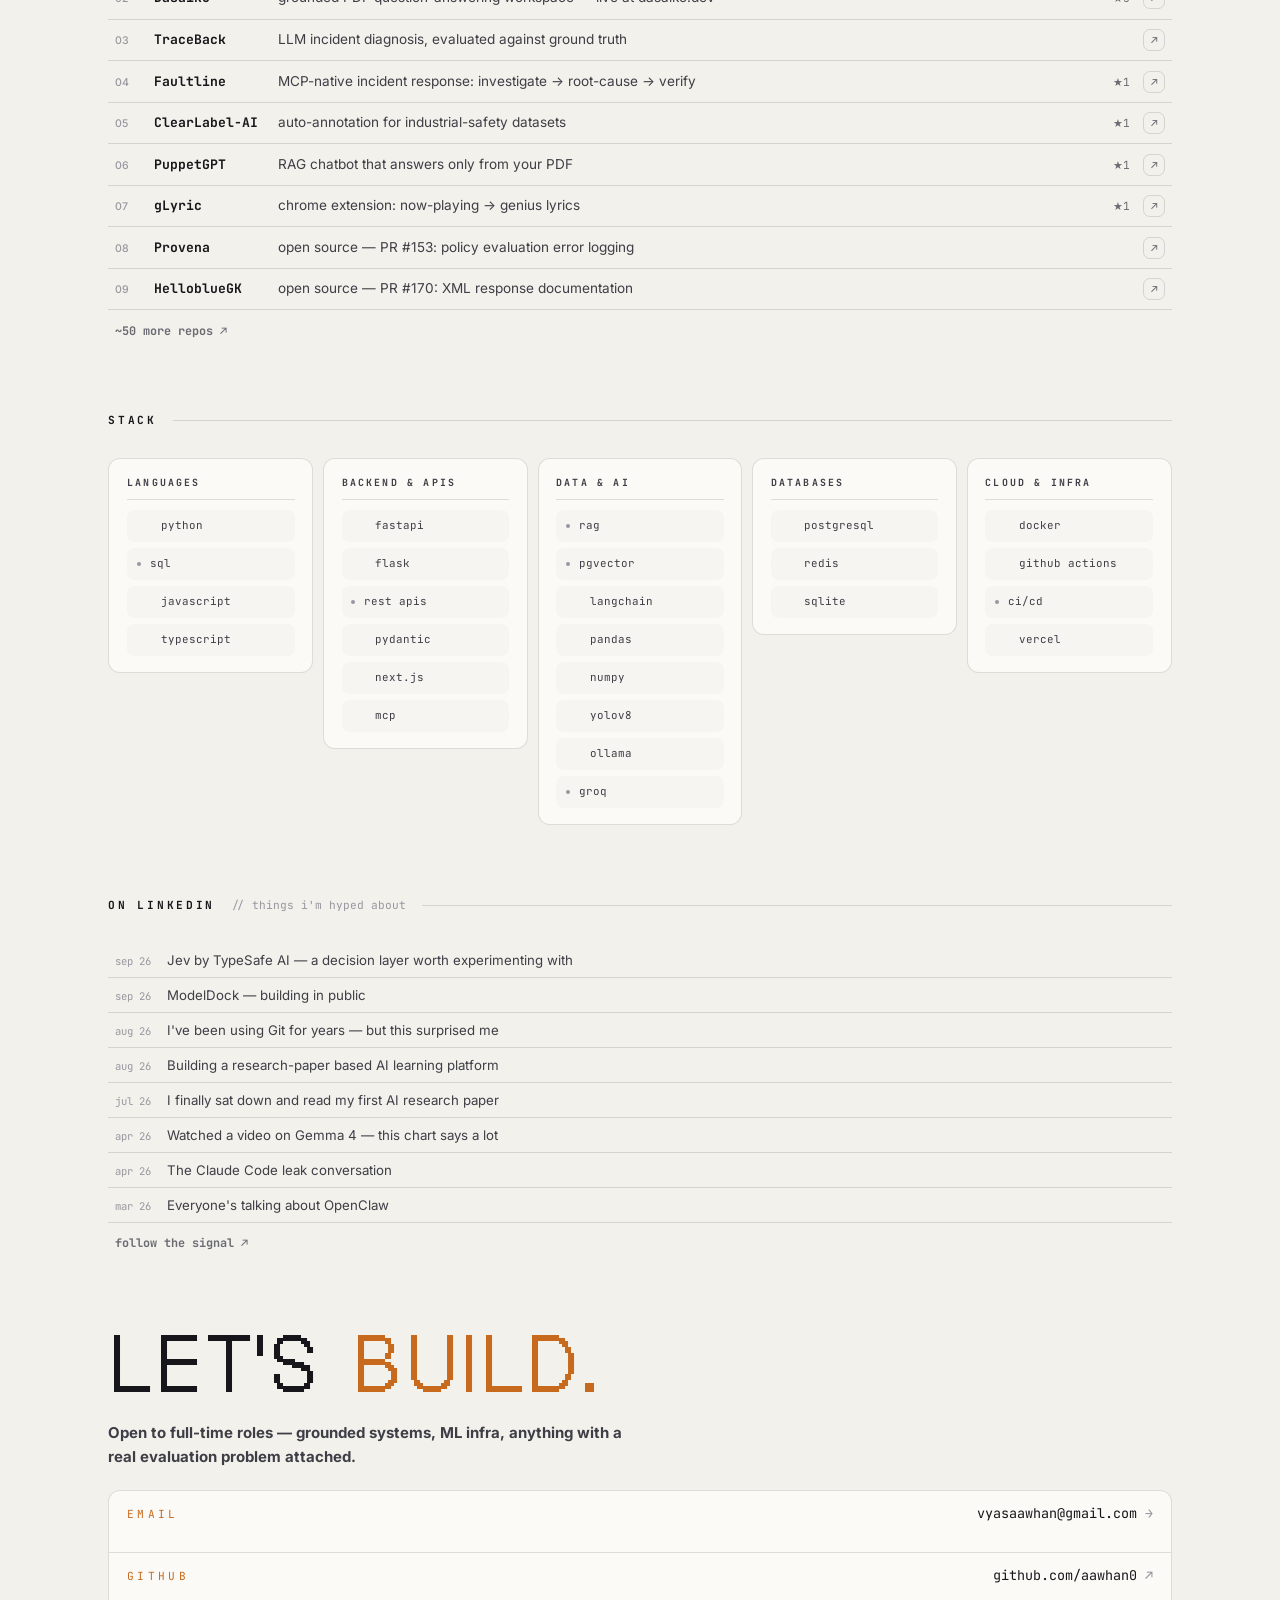
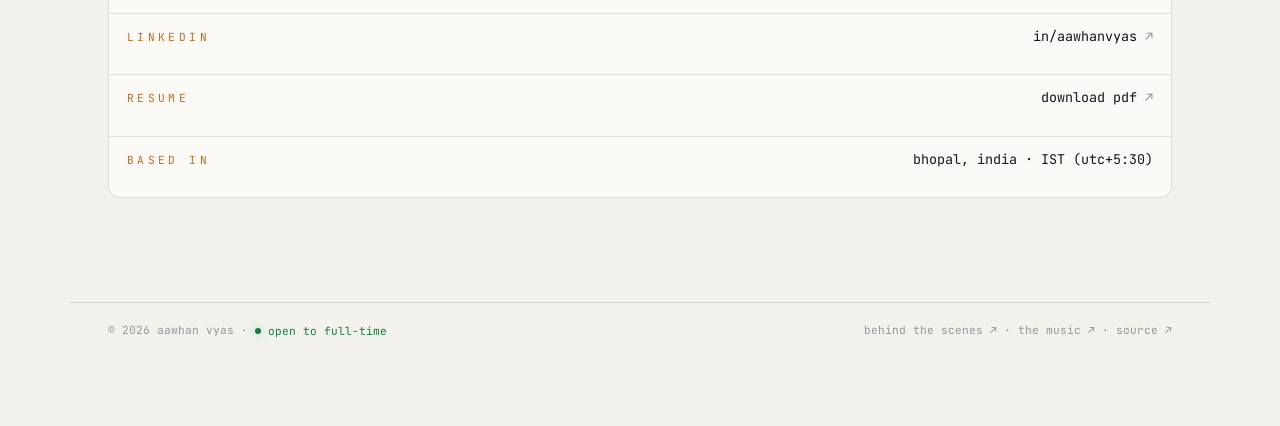
==== commit 9d7b4274: "Show portraits and tighten mobile layout across the site The On Stage portrait was hidden outright b" ====
--- a/brief/index.html
+++ b/brief/index.html
@@ -13,7 +13,7 @@
   <link rel="preconnect" href="https://fonts.googleapis.com">
   <link rel="preconnect" href="https://fonts.gstatic.com" crossorigin>
   <link href="https://fonts.googleapis.com/css2?family=Anton&family=Inter:wght@400;500;600;700&family=JetBrains+Mono:wght@400;500;700&family=VT323&display=swap" rel="stylesheet">
-  <link rel="stylesheet" href="../assets/css/style.css?v=9">
+  <link rel="stylesheet" href="../assets/css/style.css?v=13">
 </head>
 <body data-root="../" data-default-theme="light">
 
@@ -59,8 +59,8 @@
     </div>
     <div class="hero-right">
       <div class="dither-box portrait">
-        <img class="portrait-pixel" src="../assets/img/portrait_PIXEL.png" alt="pixel-art portrait of aawhan vyas">
-        <img class="portrait-og" src="../assets/img/portrait_OG.png" alt="aawhan vyas">
+        <img class="portrait-pixel" src="../assets/img/portrait_PIXEL.png" width="1200" height="1200" alt="pixel-art portrait of aawhan vyas" decoding="async">
+        <img class="portrait-og" src="../assets/img/portrait_OG.png" width="1200" height="1200" alt="aawhan vyas" decoding="async">
       </div>
     </div>
   </header>
@@ -294,7 +294,7 @@
     <span><a href="../story.html">behind the scenes ↗</a> · <a href="../music.html">the music ↗</a> · <a href="https://github.com/aawhan0/aawhan0.github.io" target="_blank" rel="noopener">source ↗</a></span>
   </footer>
 
-  <script src="../assets/js/data.js?v=9" defer></script>
-  <script src="../assets/js/main.js?v=9" defer></script>
+  <script src="../assets/js/data.js?v=11" defer></script>
+  <script src="../assets/js/main.js?v=11" defer></script>
 </body>
 </html>
--- a/assets/css/style.css
+++ b/assets/css/style.css
@@ -89,6 +89,7 @@
   display: grid; place-items: center;
   background: #0b0b0e;
   color: #e9e9ee;
+  pointer-events: none;        /* never swallow a click, even mid-animation */
   transition: opacity 0.55s ease, visibility 0.55s ease;
 }
 .boot.done { opacity: 0; visibility: hidden; pointer-events: none; }
@@ -160,7 +161,88 @@
   position: relative; overflow: hidden;
   border-right: 1px solid var(--line);
   transition: transform 0.75s cubic-bezier(0.7, 0, 0.2, 1), opacity 0.6s ease;
-}
+  cursor: pointer;
+}
+/* hover/focus cue — sits above the canvas but never blocks its clicks.
+   Two stacked jobs in one pseudo: the amber focus ring, and the specular
+   sheen that sweeps across like light on glass. The sheen rides in layer 1
+   of `background` so it can be driven purely by background-position;
+   layer 2 is the flat tint (background-color, transitioned on its own).
+   NB: only the fill value changes on hover — never touch `background`
+   shorthand here, it would reset position and kill the sweep. */
+.gate-half::after {
+  content: ""; position: absolute; inset: 0; z-index: 1;
+  pointer-events: none;
+  box-shadow: inset 0 0 0 1px rgba(255, 178, 107, 0);
+  background-image: linear-gradient(115deg,
+    rgba(255, 255, 255, 0) 40%, rgba(255, 255, 255, 0.05) 45%,
+    rgba(255, 255, 255, 0.19) 50%, rgba(255, 255, 255, 0.05) 55%, rgba(255, 255, 255, 0) 60%);
+  background-size: 240% 100%;
+  background-position: -130% 0;
+  background-color: rgba(255, 178, 107, 0);
+  transition: box-shadow 0.28s ease, background-color 0.28s ease,
+              background-position 0.95s cubic-bezier(0.22, 0.75, 0.2, 1);
+}
+.gate-half:hover::after,
+.gate-half:focus-visible::after,
+.gate-half:focus-within::after {
+  box-shadow: inset 0 0 0 2px rgba(255, 178, 107, 0.65);
+  background-color: rgba(255, 178, 107, 0.05);
+  background-position: 230% 0;
+}
+.gate-half:focus { outline: none; }
+.gate-half:hover .enter,
+.gate-half:focus-within .enter { color: var(--accent); border-color: var(--accent); gap: 0.9rem; }
+.gate-half:hover .gate-content h2,
+.gate-half:focus-within .gate-content h2 { color: #fff; }
+
+/* ── hover: reflect + glow ──────────────────────────────────────
+   Each half gets its own signature treatment so the two don't just
+   light up identically — left reads as a cold phosphor screen waking
+   up, right as a thermal frame blowing out to overexposure.
+   Both are hover AND focus-within: keyboard users get the same
+   affordance as the mouse, which the plain :hover rule did not. */
+.gate-half canvas {
+  transition: filter 0.45s cubic-bezier(0.4, 0, 0.2, 1),
+              transform 0.65s cubic-bezier(0.4, 0, 0.2, 1),
+              opacity 0.45s ease;
+}
+/* gentle push-in — sells the panel as a lit surface rather than a flat image */
+.gate-half:hover canvas,
+.gate-half:focus-within canvas { transform: scale(1.035); }
+
+.gate-left:hover canvas,
+.gate-left:focus-within canvas {
+  opacity: 1;
+  filter: brightness(1.12) contrast(1.1) saturate(1.5)
+          drop-shadow(0 0 14px rgba(126, 168, 255, 0.45));
+}
+.gate-right:hover canvas,
+.gate-right:focus-within canvas {
+  filter: brightness(1.02) contrast(1.16) saturate(1.7)
+          drop-shadow(0 0 18px rgba(255, 112, 62, 0.5));
+}
+
+/* inner bloom hugging the panel edge — the glow's source */
+.gate-left:hover::after,
+.gate-left:focus-within::after {
+  box-shadow: inset 0 0 0 2px rgba(163, 199, 255, 0.7),
+              inset 0 0 70px rgba(96, 142, 255, 0.16);
+}
+.gate-right:hover::after,
+.gate-right:focus-within::after {
+  box-shadow: inset 0 0 0 2px rgba(255, 186, 116, 0.7),
+              inset 0 0 76px rgba(255, 96, 48, 0.16);
+}
+
+.gate-left:hover .gate-content h2,
+.gate-left:focus-within .gate-content h2 { text-shadow: 0 0 26px rgba(126, 168, 255, 0.55); }
+.gate-right:hover .gate-content h2,
+.gate-right:focus-within .gate-content h2 { text-shadow: 0 0 26px rgba(255, 128, 64, 0.55); }
+.gate-left:hover .enter,
+.gate-left:focus-within .enter { text-shadow: 0 0 14px rgba(126, 168, 255, 0.6); }
+.gate-right:hover .enter,
+.gate-right:focus-within .enter { text-shadow: 0 0 14px rgba(255, 128, 64, 0.6); }
 .gate-right { border-right: none; }
 .gate.away .gate-left { transform: translateX(-102%); }
 .gate.away .gate-right { transform: translateX(102%); }
@@ -169,6 +251,14 @@
 .gate-left canvas { opacity: 0.9; }
 .gate-content {
   position: absolute; left: clamp(1.4rem, 4vw, 3rem); bottom: clamp(1.6rem, 5vh, 3rem); z-index: 2;
+}
+/* the right panel runs hot — a panel-wide scrim keeps the caption legible.
+   ::before specifically — ::after is already the amber hover ring on .gate-half. */
+.gate-right::before {
+  content: ""; position: absolute; inset: 0; z-index: 1; pointer-events: none;
+  background:
+    radial-gradient(78% 58% at 6% 96%, rgba(5, 4, 12, 0.9) 0%, rgba(5, 4, 12, 0.62) 45%, rgba(5, 4, 12, 0) 76%),
+    linear-gradient(to top, rgba(5, 4, 12, 0.72) 0%, rgba(5, 4, 12, 0.22) 26%, rgba(5, 4, 12, 0) 48%);
 }
 .gate-content h2 { font-size: clamp(2.2rem, 4.5vw, 3.4rem); line-height: 1; }
 .gate-content p { color: #82828e; font-size: 0.86rem; margin: 0.5rem 0 1.1rem; }
@@ -357,9 +447,17 @@
 .portrait .portrait-og { display: none; }
 html.light .portrait .portrait-og { display: block; }
 html.light .portrait .portrait-pixel { display: none; }
+
+/* Portrait column. Centred rather than flush-right once the hero stacks. */
+.hero-right { display: flex; justify-content: center; }
+
+/* Small screens: the hero grid drops to one column. The portrait used to be
+   `display: none` here — that is why it never appeared on a phone at all.
+   Now it stacks under the copy, scaled to the viewport instead of the fixed
+   340px desktop box, so it never forces a horizontal scrollbar. */
 @media (max-width: 860px) {
-  .hero { grid-template-columns: 1fr; }
-  .hero-right { display: none; }
+  .hero { grid-template-columns: 1fr; gap: 2.4rem; }
+  .hero-right .dither-box { width: min(320px, 84vw); }
 }
 
 /* ── page shell ──────────────────────────────────────────── */
@@ -502,6 +600,87 @@
 .mx-row .chips img { width: 15px; height: 15px; }
 html.light .mx-row .chips span { background: rgba(0, 0, 0, 0.02); }
 html.light .mx-row .chips span:hover { background: rgba(0, 0, 0, 0.04); }
+
+/* ── mobile polish ───────────────────────────────────────────
+   Collected in one block so the small-screen rules stay readable
+   instead of being scattered across a dozen separate queries.
+   Everything here is layout/legibility only — no visual redesign. */
+
+/* The two fixed corner controls (music pill bottom-left, theme toggle
+   bottom-right) sit on top of the content at narrow widths. Shrink the
+   label and lift the pair above the iOS home indicator. */
+@media (max-width: 640px) {
+  .bg-music, .theme-toggle {
+    bottom: calc(14px + env(safe-area-inset-bottom, 0px));
+  }
+  .theme-toggle { right: 14px; padding: 0.45rem 0.7rem; gap: 0.45rem; }
+  /* the footer already reserves room, but the pill can still cover the
+     last line of the status row on short screens */
+  .foot { padding-bottom: 5rem; }
+}
+
+/* Contact rows: the key and the value sat on one baseline with
+   space-between, which squeezed a long address like
+   vyasaawhan@gmail.com against the label on a 320–390px screen.
+   Stack them instead. */
+@media (max-width: 560px) {
+  .ch {
+    flex-direction: column; align-items: flex-start;
+    gap: 0.3rem; padding: 0.7rem 0.9rem;
+  }
+  .ch a, .ch-v { font-size: 0.8rem; word-break: break-word; }
+}
+
+/* LinkedIn one-liners: same problem — a fixed-width date column plus a
+   long title left too little room for the title. Stack the date above. */
+@media (max-width: 560px) {
+  .siglist li {
+    flex-direction: column; gap: 0.25rem;
+    padding: 0.6rem 0.4rem;
+  }
+  .s-date { min-width: 0; }
+}
+
+/* The hero copy starts under a fixed "← the gate" pill. On short phones
+   the clamp() minimum (4rem) leaves the eyebrow tucked too close to it. */
+@media (max-width: 640px) {
+  .hero { padding-top: 4.6rem; }
+  .hero-name { font-size: clamp(2.4rem, 12vw, 3.4rem); }
+  .hero-lede { font-size: 0.95rem; }
+}
+
+/* Experience timeline: the left rail + dot eats width and the date on
+   the same line forces a wrap. Let the date drop to its own line. */
+@media (max-width: 560px) {
+  .xp { padding-left: 1.2rem; margin-bottom: 1.3rem; }
+  .xp-head { flex-direction: column; align-items: flex-start; gap: 0.2rem; }
+  .xp-sum, .xp-list li { font-size: 0.87rem; }
+}
+
+/* Story chapters: 4rem block padding plus a 100vh min-height made each
+   chapter mostly empty space on a phone. Trim both. */
+@media (max-width: 640px) {
+  .chapter { min-height: auto; padding: 3rem 1.3rem; }
+  .ch-big.pixel-face { font-size: clamp(2.1rem, 11vw, 3rem); }
+  .ch-big { font-size: clamp(1.7rem, 8.5vw, 2.4rem); }
+  .ch-p { font-size: 0.92rem; }
+}
+
+/* Narrow screens: the desktop card stacks every chip as a full-width row,
+   which in a single mobile column turns each card into a tall sparse list
+   with large dead gaps. Drop to two columns and let the chips wrap inline
+   instead, so the block stays compact and scannable. */
+@media (max-width: 640px) {
+  .matrix {
+    grid-template-columns: repeat(2, minmax(0, 1fr));
+    gap: 0.5rem;
+    align-items: stretch;   /* paired cards share a baseline, not ragged bottoms */
+  }
+  .mx-row { padding: 0.8rem 0.85rem; gap: 0.5rem; }
+  .mx-row .chips { flex-direction: row; flex-wrap: wrap; gap: 0.35rem; align-content: flex-start; }
+  .mx-row .chips span { width: auto; padding: 0.3rem 0.5rem; gap: 0.4rem; }
+  .mx-row .chips img { width: 13px; height: 13px; }
+}
 
 /* ── work rows ───────────────────────────────────────────── */
 .rows { list-style: none; border-top: 1px solid var(--line); }
@@ -714,6 +893,12 @@
 @media (prefers-reduced-motion: reduce) {
   html { scroll-behavior: auto; }
   .gate-half, .tv, .chapter, .theme-toggle, .boot { transition: none; }
+  /* gate hover glow: keep the tint/filter (static colour, no motion) but
+     drop the specular sweep and the push-in — both are large-area motion. */
+  .gate-half::after, .gate-half canvas { transition: none; }
+  .gate-half::after { background-position: 50% 0; }
+  .gate-half:hover::after, .gate-half:focus-within::after { background-position: 50% 0; }
+  .gate-half:hover canvas, .gate-half:focus-within canvas { transform: none; }
   .boot::after { animation: none; display: none; }
   .boot-name span, .boot-role { transition: none; opacity: 1; transform: none; }
   .row.open .row-detail { animation: none; }
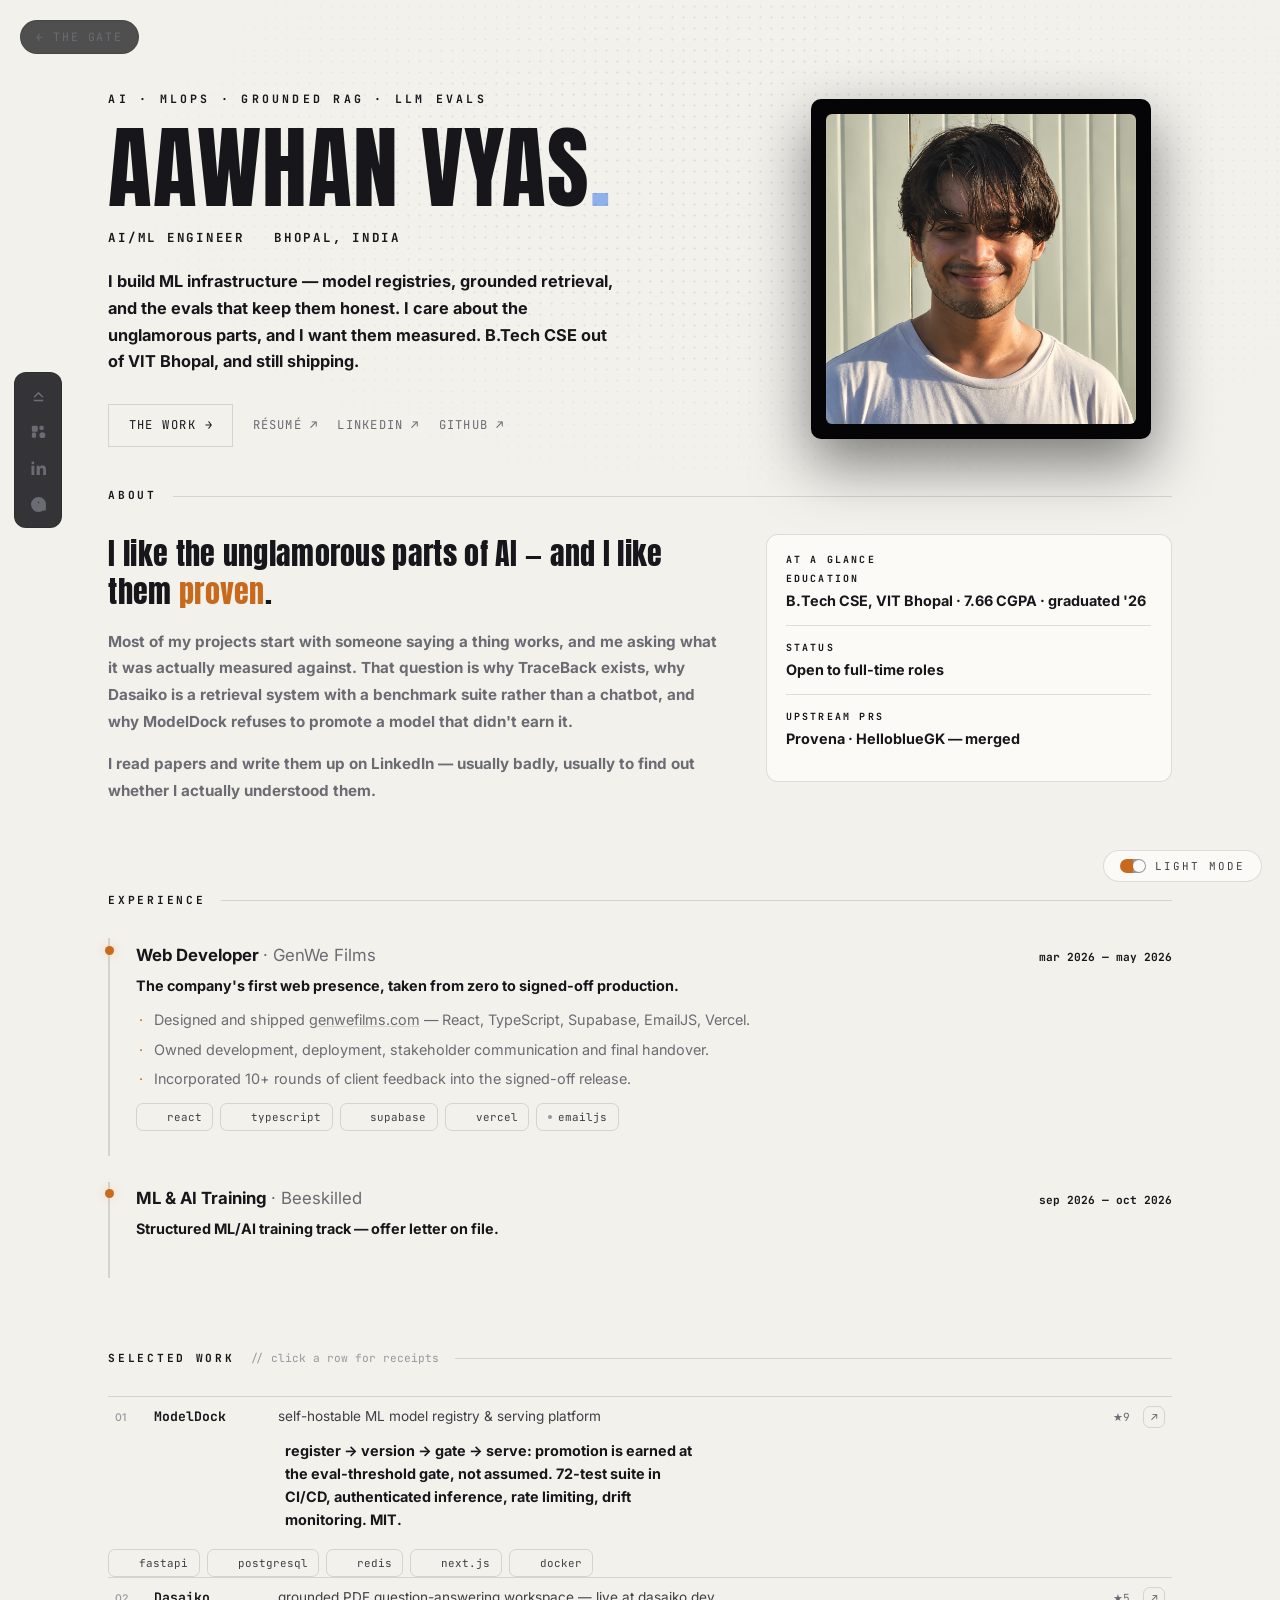
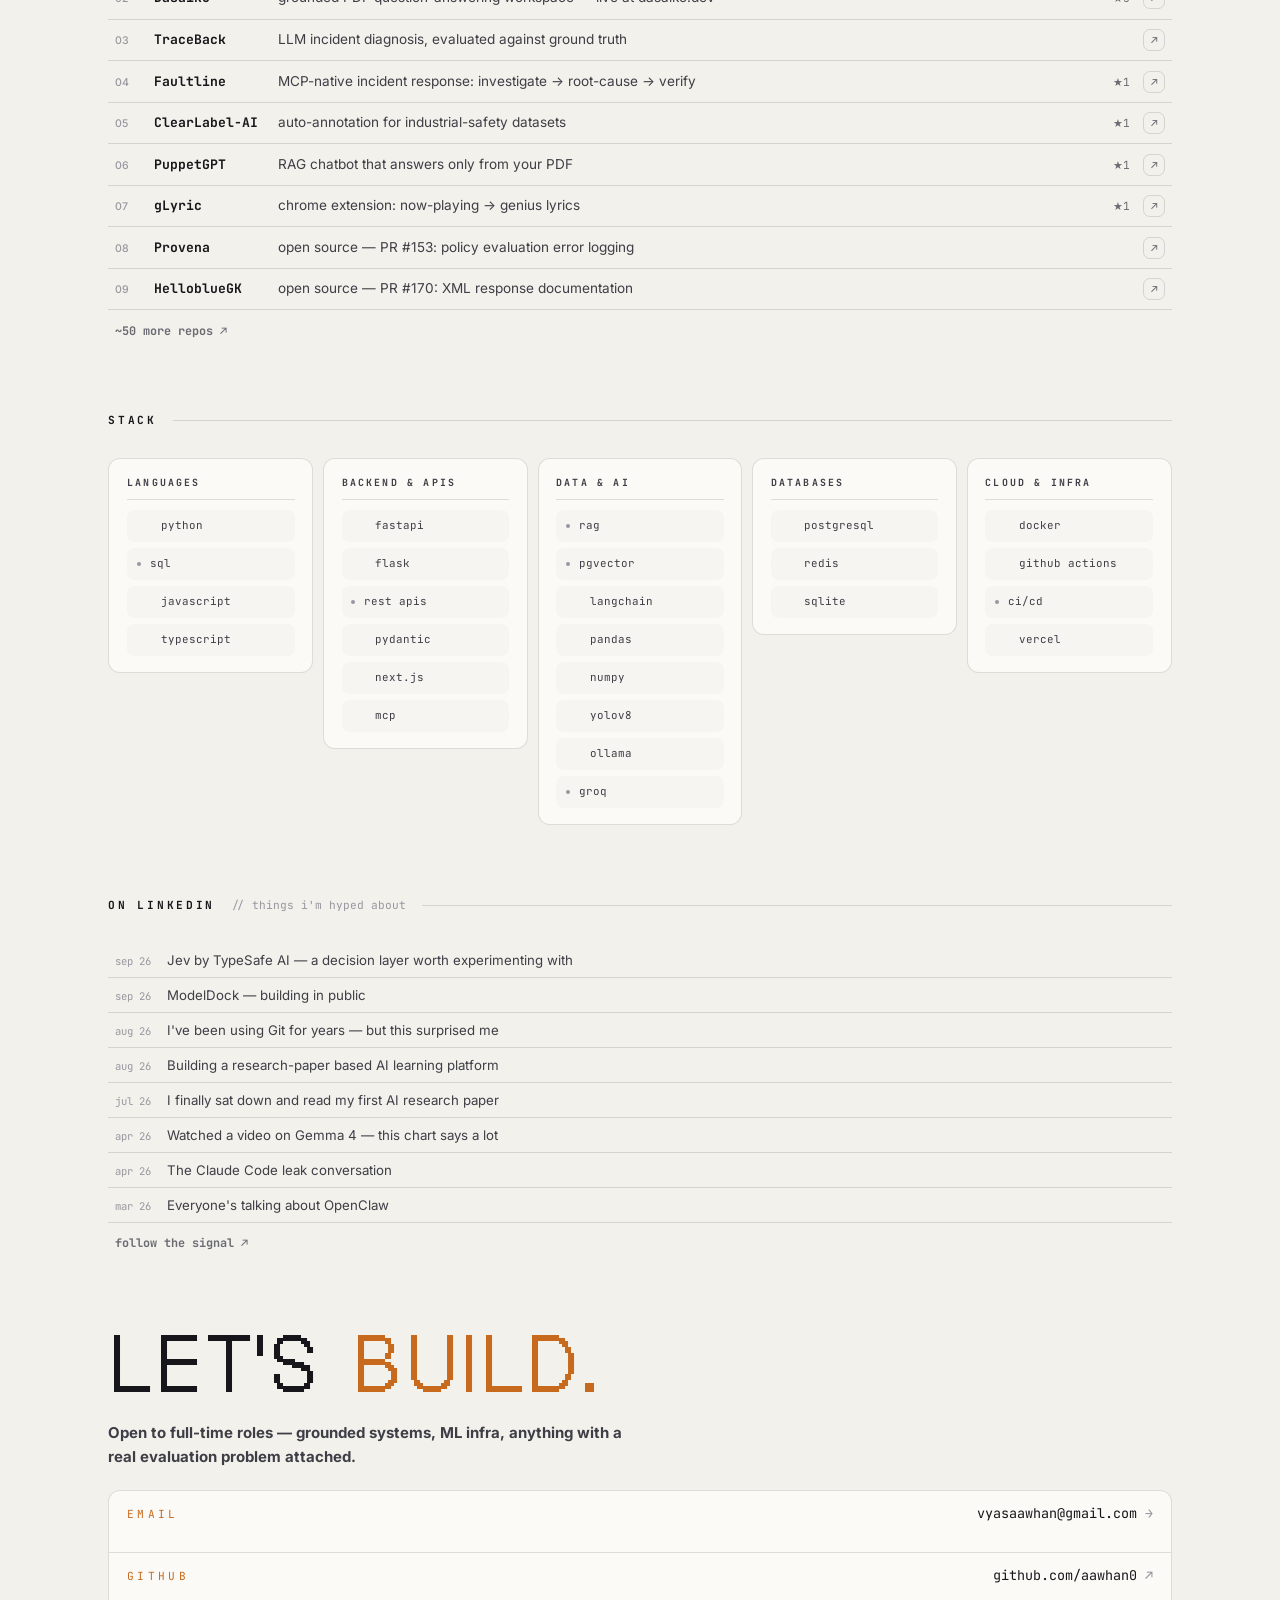
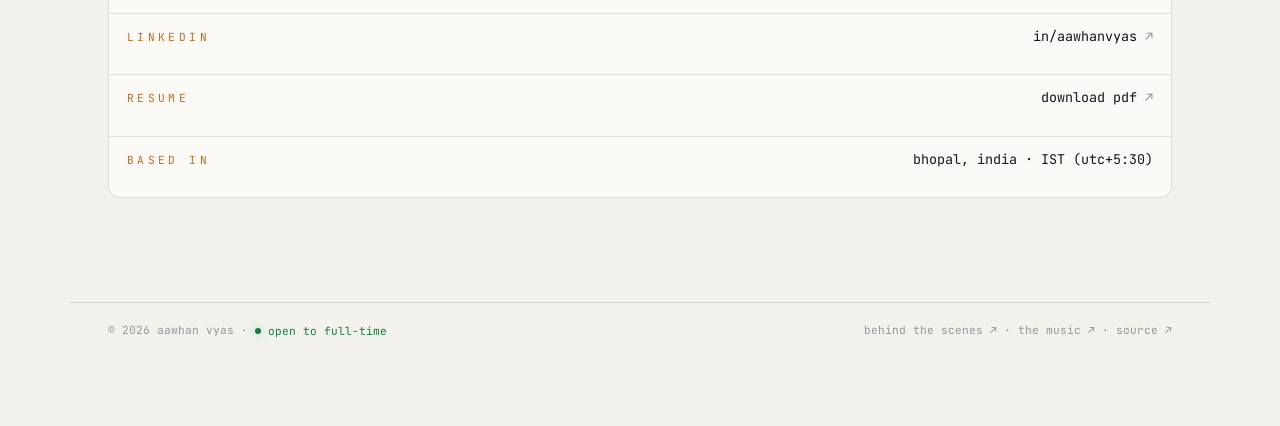
==== commit 25642ab5: "Rewrite the story page: seven distinct sections, seven distinct scenes The page reused backgrounds. " ====
--- a/brief/index.html
+++ b/brief/index.html
@@ -13,7 +13,7 @@
   <link rel="preconnect" href="https://fonts.googleapis.com">
   <link rel="preconnect" href="https://fonts.gstatic.com" crossorigin>
   <link href="https://fonts.googleapis.com/css2?family=Anton&family=Inter:wght@400;500;600;700&family=JetBrains+Mono:wght@400;500;700&family=VT323&display=swap" rel="stylesheet">
-  <link rel="stylesheet" href="../assets/css/style.css?v=13">
+  <link rel="stylesheet" href="../assets/css/style.css?v=14">
 </head>
 <body data-root="../" data-default-theme="light">
 
@@ -47,9 +47,9 @@
       <p class="eyebrow mono">ai · mlops · grounded rag · llm evals</p>
       <h2 class="hero-name">AAWHAN VYAS<span class="dot">.</span></h2>
       <p class="hero-sub mono">ai/ml engineer&nbsp;&nbsp;&nbsp;bhopal, india</p>
-      <p class="hero-lede">I'm a final-year CS student at VIT Bhopal building ML
-      infrastructure — model registries, grounded retrieval, and the evals that keep
-      them honest. I care about the unglamorous parts, and I want them measured.</p>
+      <p class="hero-lede">I build ML infrastructure — model registries, grounded
+      retrieval, and the evals that keep them honest. I care about the unglamorous parts,
+      and I want them measured. B.Tech CSE out of VIT Bhopal, and still shipping.</p>
       <div class="hero-cta">
         <a class="btn-line mono" href="#work">the work <span aria-hidden="true">→</span></a>
         <a class="cta-link mono" href="https://drive.google.com/file/d/1RFviza1nAGWFCfBeKkHZeOYMF5l4gDiH/view?usp=sharing" target="_blank" rel="noopener">résumé ↗</a>
@@ -81,7 +81,7 @@
                   </div>
         <aside class="highlights">
           <p class="hl-k mono">at a glance</p>
-          <div class="hl"><p class="hl-k mono">education</p><p class="hl-v">B.Tech CSE, VIT Bhopal · 7.66 CGPA · '26</p></div>
+          <div class="hl"><p class="hl-k mono">education</p><p class="hl-v">B.Tech CSE, VIT Bhopal · 7.66 CGPA · graduated '26</p></div>
           <div class="hl"><p class="hl-k mono">status</p><p class="hl-v">Open to full-time roles</p></div>
           <div class="hl"><p class="hl-k mono">upstream PRs</p><p class="hl-v">Provena · HelloblueGK — merged</p></div>
                   </aside>
@@ -294,7 +294,7 @@
     <span><a href="../story.html">behind the scenes ↗</a> · <a href="../music.html">the music ↗</a> · <a href="https://github.com/aawhan0/aawhan0.github.io" target="_blank" rel="noopener">source ↗</a></span>
   </footer>
 
-  <script src="../assets/js/data.js?v=11" defer></script>
-  <script src="../assets/js/main.js?v=11" defer></script>
+  <script src="../assets/js/data.js?v=12" defer></script>
+  <script src="../assets/js/main.js?v=12" defer></script>
 </body>
 </html>
--- a/assets/css/style.css
+++ b/assets/css/style.css
@@ -842,6 +842,14 @@
 }
 .chapter.on { opacity: 1; transform: none; }
 .ch-k { font-size: 0.7rem; letter-spacing: 0.3em; text-transform: uppercase; color: var(--accent); margin-bottom: 1rem; }
+
+/* every section gets its own hue so it reads as its own place.
+   --hue is set per chapter via data-hue in story.html.               */
+.chapter { --hue: 32; }
+.chapter .ch-k { color: hsl(var(--hue) 85% 68%); }
+.chapter .ch-big em { color: hsl(var(--hue) 90% 66%); }
+.chapter .ch-link { color: hsl(var(--hue) 85% 68%); }
+.chapter .ch-link:hover { color: hsl(var(--hue) 95% 76%); }
 .ch-big {
   font-family: var(--display); font-weight: 400;
   font-size: clamp(2rem, 5vw, 3.6rem); line-height: 1.06;
@@ -856,6 +864,11 @@
 }
 .ch-p { color: var(--soft); max-width: 52ch; margin: 1.2rem auto 0; font-size: 0.98rem; line-height: 1.7; text-shadow: 0 1px 12px rgba(0,0,0,0.8); }
 .ch-p b { color: var(--accent); }
+/* the story canvas gets brighter in a few scenes, so the copy needs a
+   stronger scrim than the flat pages use to stay readable over it.   */
+.tour .ch-big { text-shadow: 0 2px 34px rgba(0,0,0,0.92), 0 0 80px rgba(0,0,0,0.7); }
+.tour .ch-p { text-shadow: 0 1px 16px rgba(0,0,0,0.95), 0 0 46px rgba(0,0,0,0.8); }
+.tour .ch-k { text-shadow: 0 1px 12px rgba(0,0,0,0.95); }
 .ch-link { color: var(--accent); }
 .ch-steps { color: var(--text); letter-spacing: 0.08em; }
 .ch-steps b { color: var(--accent); }
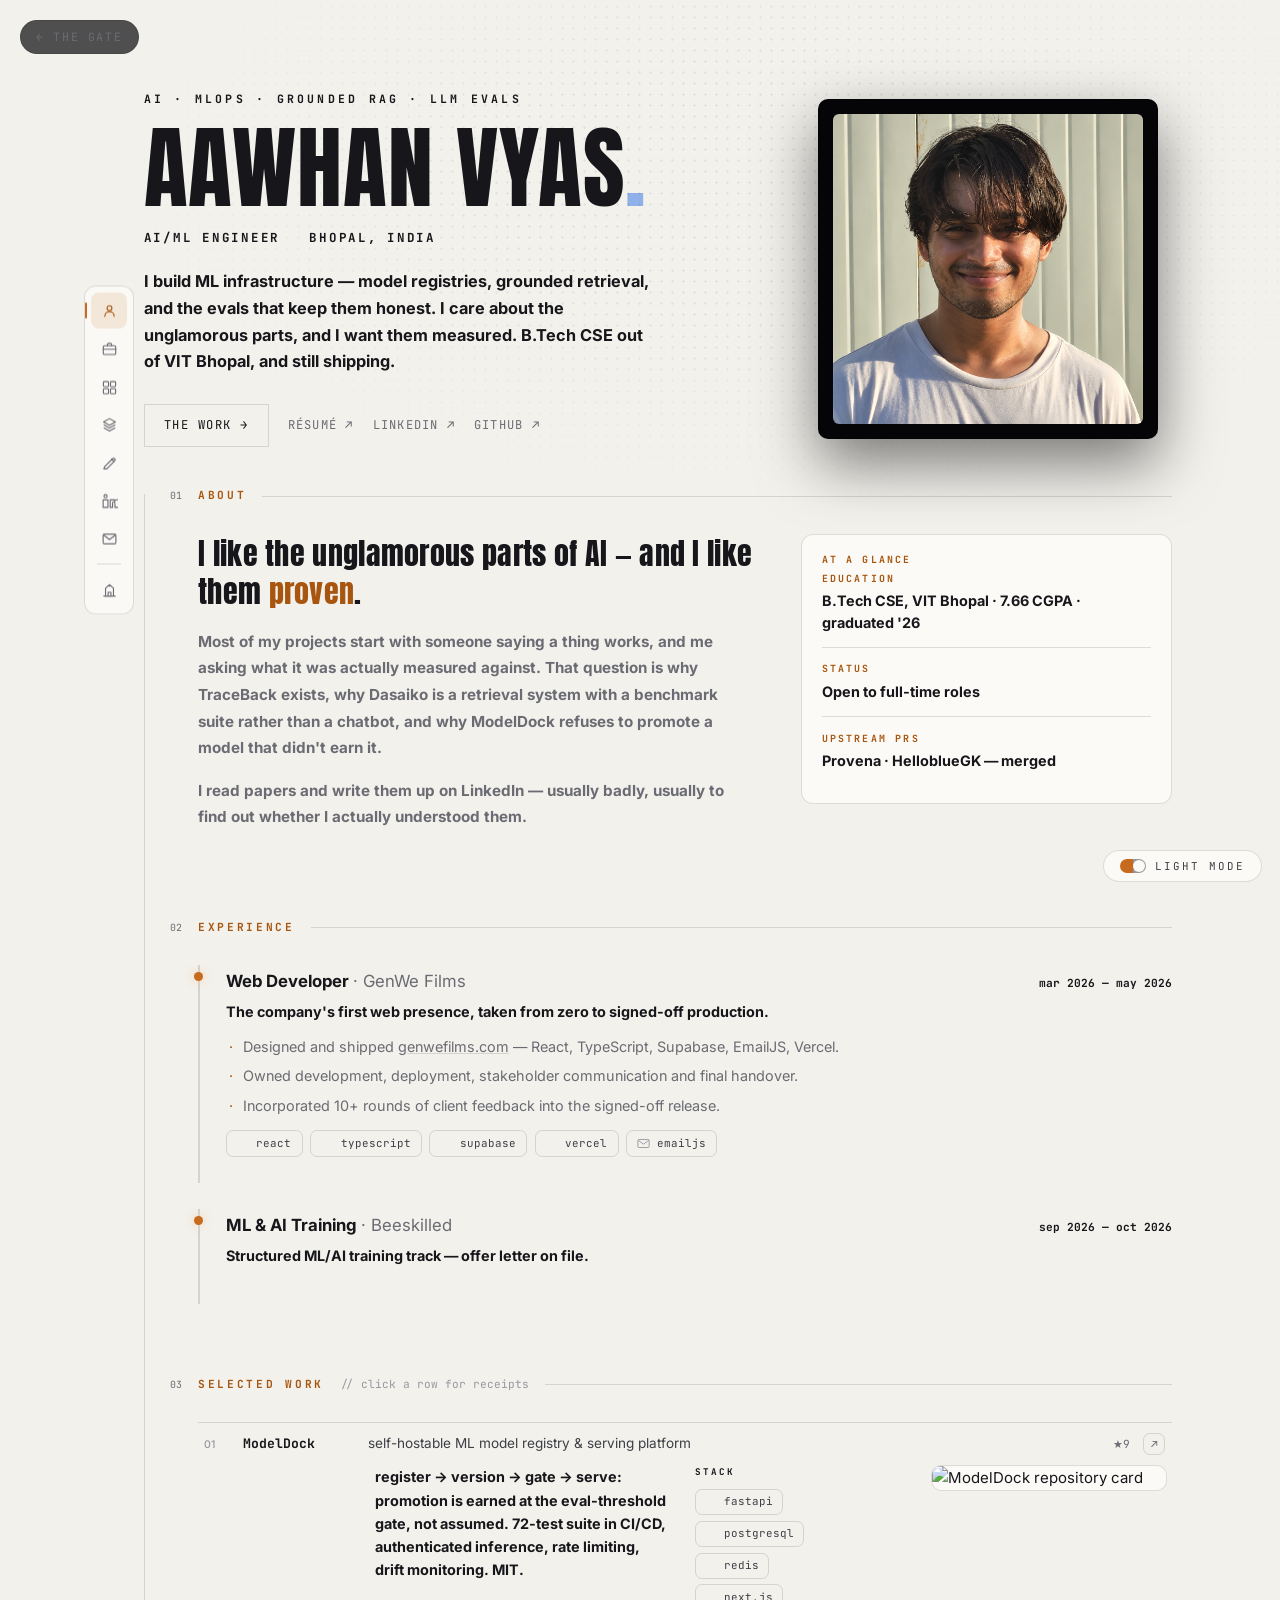
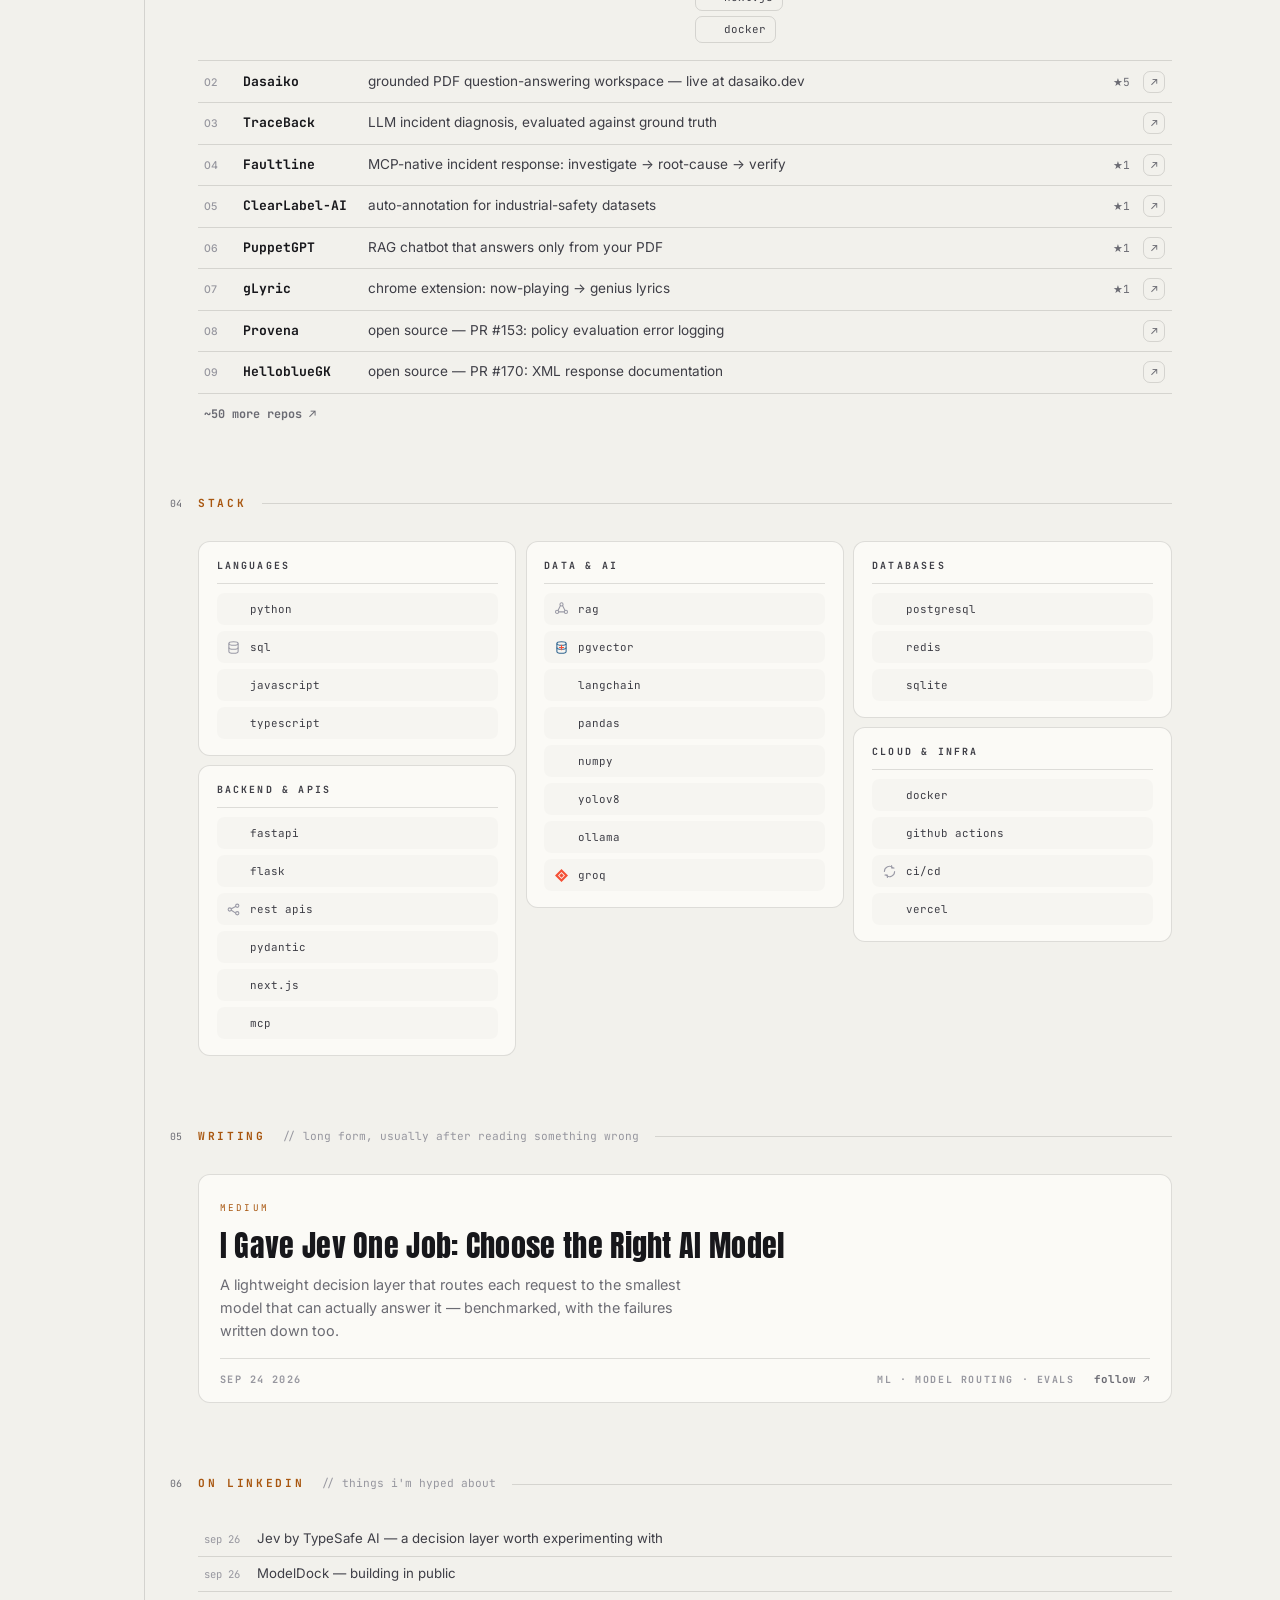
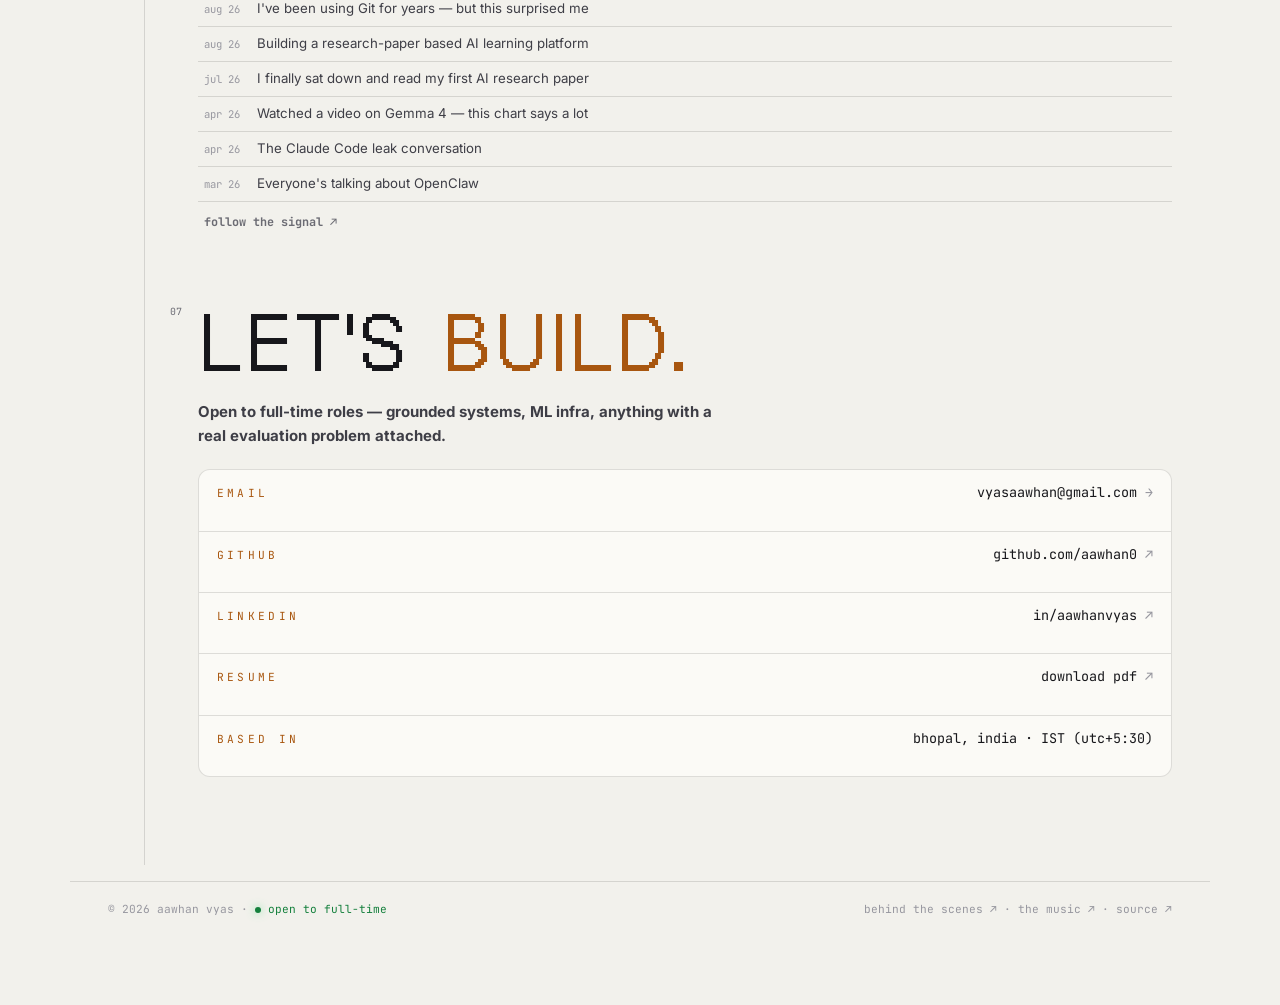
==== commit 065827c8: "Reshape the brief page, and move ch02/ch05 into ch04's dawn light Story page: ch02 and ch05 sat in a" ====
--- a/brief/index.html
+++ b/brief/index.html
@@ -13,28 +13,49 @@
   <link rel="preconnect" href="https://fonts.googleapis.com">
   <link rel="preconnect" href="https://fonts.gstatic.com" crossorigin>
   <link href="https://fonts.googleapis.com/css2?family=Anton&family=Inter:wght@400;500;600;700&family=JetBrains+Mono:wght@400;500;700&family=VT323&display=swap" rel="stylesheet">
-  <link rel="stylesheet" href="../assets/css/style.css?v=14">
+  <link rel="stylesheet" href="../assets/css/style.css?v=15">
 </head>
-<body data-root="../" data-default-theme="light">
+<body class="brief" data-root="../" data-default-theme="light">
 
     <!-- ── back to the gate ──────────────────────────────────── -->
   <a class="back mono" href="../">← the gate</a>
 
-  <!-- ── floating side rail ────────────────────────────────── -->
-  <aside class="rail" aria-label="quick navigation">
-    <a href="#top" title="top">
-      <svg viewBox="0 0 16 16" width="15" height="15" fill="currentColor" aria-hidden="true"><path d="M8 3 2.7 8.3l1.06 1.06L8 5.42l4.24 3.94 1.06-1.06L8 3Zm-5 8.5h10V13H3v-1.5Z"/></svg>
-    </a>
-    <a href="#work" title="work">
-      <svg viewBox="0 0 16 16" width="15" height="15" fill="currentColor" aria-hidden="true"><path d="M1 2.5A1.5 1.5 0 0 1 2.5 1h4A1.5 1.5 0 0 1 8 2.5v4A1.5 1.5 0 0 1 6.5 8h-4A1.5 1.5 0 0 1 1 6.5v-4Zm9 0A1.5 1.5 0 0 1 11.5 1h2A1.5 1.5 0 0 1 15 2.5v2A1.5 1.5 0 0 1 13.5 6h-2A1.5 1.5 0 0 1 10 4.5v-2Zm-9 8A1.5 1.5 0 0 1 2.5 9h2A1.5 1.5 0 0 1 6 10.5v3A1.5 1.5 0 0 1 4.5 15h-2A1.5 1.5 0 0 1 1 13.5v-3Zm9 1.5a3.5 3.5 0 1 1 7 0 3.5 3.5 0 0 1-7 0Z" transform="scale(0.9)"/></svg>
-    </a>
-    <a href="#linkedin" title="on linkedin">
-      <svg viewBox="0 0 16 16" width="15" height="15" fill="currentColor" aria-hidden="true"><path d="M3.5 2a1.5 1.5 0 1 1-3 0 1.5 1.5 0 0 1 3 0ZM.5 5h3v10h-3V5Zm5.5 0h2.8v1.4h.04C9.3 5.5 10.6 4.8 12.3 4.8c3 0 3.7 2 3.7 4.6V15h-3v-4.9c0-1.2 0-2.7-1.7-2.7s-1.9 1.3-1.9 2.6V15H6V5Z"/></svg>
-    </a>
-    <a href="#about" title="about">
-      <svg viewBox="0 0 16 16" width="15" height="15" fill="currentColor" aria-hidden="true"><path d="M8 16A8 8 0 1 0 8 0a8 8 0 0 0 0 16Zm.93-9.4-2.3.3-.04.03.9-.86a.7.7 0 0 0-.02-1 2.24 2.24 0 0 0-3.16.02L2.13 6.4a.7.7 0 0 0 .02 1 2.24 2.24 0 0 0 3.16-.02l.86-.9-2.3.3a.7.7 0 0 0-.1 1.39l3.32-.44a.7.7 0 0 0 .4-1.19L6.4 4.72a.84.84 0 0 1 1.19-.01l1.34 1.36Zm5.4 2.4a.7.7 0 0 0-1.4 0v.94l-.94-.94a.7.7 0 1 0-1 1l.94.94h-.93a.7.7 0 0 0 0 1.4h.94l-.94.94a.7.7 0 1 0 1 1l.93-.94v.94a.7.7 0 0 0 1.4 0v-.93l.94.93a.7.7 0 0 0 1-1l-.94-.94h.94a.7.7 0 0 0 0-1.4h-.93l.93-.94a.7.7 0 0 0 0-1l-.94.94V9Z"/></svg>
-    </a>
-  </aside>
+  <!-- ── side rail — items in document order, label on hover ── -->
+  <nav class="rail" aria-label="sections">
+    <a href="#about" aria-label="About">
+      <svg viewBox="0 0 24 24" width="17" height="17" fill="none" stroke="currentColor" stroke-width="1.6" stroke-linecap="round" stroke-linejoin="round" aria-hidden="true"><circle cx="12" cy="8" r="3.4"/><path d="M5.4 19.5a6.6 6.6 0 0 1 13.2 0"/></svg>
+      <span class="rail-tip">About</span>
+    </a>
+    <a href="#experience" aria-label="Experience">
+      <svg viewBox="0 0 24 24" width="17" height="17" fill="none" stroke="currentColor" stroke-width="1.6" stroke-linecap="round" stroke-linejoin="round" aria-hidden="true"><rect x="3.2" y="7.4" width="17.6" height="12.4" rx="1.8"/><path d="M9 7.4V6a2 2 0 0 1 2-2h2a2 2 0 0 1 2 2v1.4"/><path d="M3.2 12.4h17.6"/></svg>
+      <span class="rail-tip">Experience</span>
+    </a>
+    <a href="#work" aria-label="Work">
+      <svg viewBox="0 0 24 24" width="17" height="17" fill="none" stroke="currentColor" stroke-width="1.6" stroke-linecap="round" stroke-linejoin="round" aria-hidden="true"><rect x="3.4" y="4.4" width="7.2" height="7.2" rx="1.2"/><rect x="13.4" y="4.4" width="7.2" height="7.2" rx="1.2"/><rect x="3.4" y="14.4" width="7.2" height="7.2" rx="1.2"/><rect x="13.4" y="14.4" width="7.2" height="7.2" rx="1.2"/></svg>
+      <span class="rail-tip">Work</span>
+    </a>
+    <a href="#skills" aria-label="Stack">
+      <svg viewBox="0 0 24 24" width="17" height="17" fill="none" stroke="currentColor" stroke-width="1.6" stroke-linecap="round" stroke-linejoin="round" aria-hidden="true"><path d="m12 3 8.4 4.6L12 12.2 3.6 7.6 12 3Z"/><path d="m4.4 12 7.6 4.2 7.6-4.2"/><path d="m4.4 16.4 7.6 4.2 7.6-4.2"/></svg>
+      <span class="rail-tip">Stack</span>
+    </a>
+    <a href="#writing" aria-label="Writing">
+      <svg viewBox="0 0 24 24" width="17" height="17" fill="none" stroke="currentColor" stroke-width="1.6" stroke-linecap="round" stroke-linejoin="round" aria-hidden="true"><path d="M4 20.2h4.2L19.4 9a2.1 2.1 0 0 0-3-3L5.2 17.2 4 20.2Z"/><path d="m14.8 6.4 2.8 2.8"/></svg>
+      <span class="rail-tip">Writing</span>
+    </a>
+    <a href="#linkedin" aria-label="LinkedIn">
+      <svg viewBox="0 0 24 24" width="17" height="17" fill="none" stroke="currentColor" stroke-width="1.6" stroke-linecap="round" stroke-linejoin="round" aria-hidden="true"><circle cx="6.4" cy="5.2" r="2.2"/><path d="M3 10.4h6.8V21H3zM13 10.4h6.5v1.5a3.6 3.6 0 0 1 3.4-1.7c2.6 0 3.6 1.7 3.6 4.4V21h-6.8v-5.6c0-1.4-.5-2.3-1.7-2.3-1.2 0-1.7.9-1.7 2.3V21H13z"/></svg>
+      <span class="rail-tip">LinkedIn</span>
+    </a>
+    <a href="#contact" aria-label="Contact">
+      <svg viewBox="0 0 24 24" width="17" height="17" fill="none" stroke="currentColor" stroke-width="1.6" stroke-linecap="round" stroke-linejoin="round" aria-hidden="true"><rect x="3" y="5.2" width="18" height="13.6" rx="2"/><path d="m3.6 6.4 8.4 6.4 8.4-6.4"/></svg>
+      <span class="rail-tip">Contact</span>
+    </a>
+    <span class="rail-sep" aria-hidden="true"></span>
+    <a href="../" aria-label="the gate">
+      <svg viewBox="0 0 24 24" width="17" height="17" fill="none" stroke="currentColor" stroke-width="1.6" stroke-linecap="round" stroke-linejoin="round" aria-hidden="true"><path d="M4 20.6h16M6.4 20.6V9.4L12 4.6l5.6 4.8v11.2"/><path d="M10 20.6v-5.4h4v5.4"/></svg>
+      <span class="rail-tip">The gate</span>
+    </a>
+  </nav>
 
   <!-- ── theme toggle ──────────────────────────────────────── -->
   <button class="theme-toggle mono" id="theme-toggle" aria-label="toggle theme">
@@ -67,7 +88,8 @@
 
   <main class="wrap">
     <!-- about -->
-    <section id="about" class="reveal">
+    <section id="about" class="reveal brief-section">
+      <span class="sec-num mono" aria-hidden="true">01</span>
       <p class="sec-label mono">about</p>
       <div class="about-grid">
         <div>
@@ -89,7 +111,8 @@
           </section>
 
     <!-- experience -->
-    <section id="experience" class="reveal">
+    <section id="experience" class="reveal brief-section">
+      <span class="sec-num mono" aria-hidden="true">02</span>
       <p class="sec-label mono">experience</p>
       <article class="xp">
         <div class="xp-head">
@@ -102,7 +125,7 @@
           <li>Owned development, deployment, stakeholder communication and final handover.</li>
           <li>Incorporated 10+ rounds of client feedback into the signed-off release.</li>
         </ul>
-        <div class="chips mono"><span><img src="https://cdn.simpleicons.org/react/61DAFB" alt="" loading="lazy">react</span><span><img src="https://cdn.simpleicons.org/typescript/3178C6" alt="" loading="lazy">typescript</span><span><img src="https://cdn.simpleicons.org/supabase/3FCF8E" alt="" loading="lazy">supabase</span><span><img src="https://cdn.simpleicons.org/vercel/000000" alt="" loading="lazy">vercel</span><span>emailjs</span></div>
+        <div class="chips mono"><span><img src="https://cdn.simpleicons.org/react/61DAFB" alt="" loading="lazy">react</span><span><img src="https://cdn.simpleicons.org/typescript/3178C6" alt="" loading="lazy">typescript</span><span><img src="https://cdn.simpleicons.org/supabase/3FCF8E" alt="" loading="lazy">supabase</span><span><img src="https://cdn.simpleicons.org/vercel/000000" alt="" loading="lazy">vercel</span><span><img src="../assets/img/stack/emailjs.svg" alt="" loading="lazy">emailjs</span></div>
       </article>
       <article class="xp">
         <div class="xp-head">
@@ -114,7 +137,8 @@
     </section>
 
     <!-- work -->
-    <section id="work" class="reveal">
+    <section id="work" class="reveal brief-section">
+      <span class="sec-num mono" aria-hidden="true">03</span>
       <p class="sec-label mono">selected work <span>// click a row for receipts</span></p>
       <ol class="rows">
 
@@ -126,10 +150,22 @@
             <a class="r-go mono" href="https://github.com/aawhan0/ModelDock" target="_blank" rel="noopener" aria-label="open ModelDock on github">↗</a>
           </div>
           <div class="row-detail">
-            <p>register → version → gate → serve: promotion is earned at the eval-threshold
-            gate, not assumed. 72-test suite in CI/CD, authenticated inference, rate limiting,
-            drift monitoring. MIT.</p>
-            <div class="chips mono"><span><img src="https://cdn.simpleicons.org/fastapi/009688" alt="" loading="lazy">fastapi</span><span><img src="https://cdn.simpleicons.org/postgresql/4169E1" alt="" loading="lazy">postgresql</span><span><img src="https://cdn.simpleicons.org/redis/DC382D" alt="" loading="lazy">redis</span><span><img src="https://cdn.simpleicons.org/nextdotjs/000000" alt="" loading="lazy">next.js</span><span><img src="https://cdn.simpleicons.org/docker/2496ED" alt="" loading="lazy">docker</span></div>
+            <div class="r-grid">
+              <div class="r-col r-col--desc">
+                <p>register → version → gate → serve: promotion is earned at the eval-threshold
+                gate, not assumed. 72-test suite in CI/CD, authenticated inference, rate limiting,
+                drift monitoring. MIT.</p>
+              </div>
+              <div class="r-col r-col--stack">
+                <p class="r-col-k mono">stack</p>
+                <div class="chips mono"><span><img src="https://cdn.simpleicons.org/fastapi/009688" alt="" loading="lazy">fastapi</span><span><img src="https://cdn.simpleicons.org/postgresql/4169E1" alt="" loading="lazy">postgresql</span><span><img src="https://cdn.simpleicons.org/redis/DC382D" alt="" loading="lazy">redis</span><span><img src="https://cdn.simpleicons.org/nextdotjs/000000" alt="" loading="lazy">next.js</span><span><img src="https://cdn.simpleicons.org/docker/2496ED" alt="" loading="lazy">docker</span></div>
+              </div>
+              <div class="r-col r-col--visual">
+                <a class="r-visual" href="https://github.com/aawhan0/ModelDock" target="_blank" rel="noopener" aria-label="open ModelDock on github">
+                  <img src="https://opengraph.githubassets.com/1/aawhan0/ModelDock" alt="ModelDock repository card" loading="lazy">
+                </a>
+              </div>
+            </div>
           </div>
         </li>
 
@@ -141,10 +177,22 @@
             <a class="r-go mono" href="https://github.com/aawhan0/Dasaiko" target="_blank" rel="noopener" aria-label="open Dasaiko on github">↗</a>
           </div>
           <div class="row-detail">
-            <p>Hybrid retrieval (vector + BM25 + RRF + BGE reranking): +86% recall@5,
-            +75% MRR, +84% nDCG@10 over the RRF baseline. Answers cite the exact page
-            of the source PDF.</p>
-            <div class="chips mono"><span><img src="https://cdn.simpleicons.org/react/61DAFB" alt="" loading="lazy">react</span><span><img src="https://cdn.simpleicons.org/fastapi/009688" alt="" loading="lazy">fastapi</span><span><img src="https://cdn.simpleicons.org/postgresql/4169E1" alt="" loading="lazy">postgresql/pgvector</span><span>groq</span></div>
+            <div class="r-grid">
+              <div class="r-col r-col--desc">
+                <p>Hybrid retrieval (vector + BM25 + RRF + BGE reranking): +86% recall@5,
+                +75% MRR, +84% nDCG@10 over the RRF baseline. Answers cite the exact page
+                of the source PDF.</p>
+              </div>
+              <div class="r-col r-col--stack">
+                <p class="r-col-k mono">stack</p>
+                <div class="chips mono"><span><img src="https://cdn.simpleicons.org/react/61DAFB" alt="" loading="lazy">react</span><span><img src="https://cdn.simpleicons.org/fastapi/009688" alt="" loading="lazy">fastapi</span><span><img src="https://cdn.simpleicons.org/postgresql/4169E1" alt="" loading="lazy">postgresql/pgvector</span><span><img src="../assets/img/stack/groq.svg" alt="" loading="lazy">groq</span></div>
+              </div>
+              <div class="r-col r-col--visual">
+                <a class="r-visual" href="https://github.com/aawhan0/Dasaiko" target="_blank" rel="noopener" aria-label="open Dasaiko on github">
+                  <img src="https://opengraph.githubassets.com/1/aawhan0/Dasaiko" alt="Dasaiko repository card" loading="lazy">
+                </a>
+              </div>
+            </div>
           </div>
         </li>
 
@@ -156,10 +204,22 @@
             <a class="r-go mono" href="https://github.com/aawhan0/TraceBack" target="_blank" rel="noopener" aria-label="open TraceBack on github">↗</a>
           </div>
           <div class="row-detail">
-            <p>Grounded baseline: 100% pass rate and root-cause accuracy. Qwen 2.5 3B:
-            10% on both — at 90% average confidence. 30 runs × 3 scenarios. The gap
-            between fluent and correct is the whole point.</p>
-            <div class="chips mono"><span><img src="https://cdn.simpleicons.org/python/3776AB" alt="" loading="lazy">python</span><span><img src="https://cdn.simpleicons.org/fastapi/009688" alt="" loading="lazy">fastapi</span><span><img src="https://cdn.simpleicons.org/modelcontextprotocol/000000" alt="" loading="lazy">mcp</span><span><img src="https://cdn.simpleicons.org/ollama/000000" alt="" loading="lazy">ollama</span><span><img src="https://cdn.simpleicons.org/nextdotjs/000000" alt="" loading="lazy">next.js</span></div>
+            <div class="r-grid">
+              <div class="r-col r-col--desc">
+                <p>Grounded baseline: 100% pass rate and root-cause accuracy. Qwen 2.5 3B:
+                10% on both — at 90% average confidence. 30 runs × 3 scenarios. The gap
+                between fluent and correct is the whole point.</p>
+              </div>
+              <div class="r-col r-col--stack">
+                <p class="r-col-k mono">stack</p>
+                <div class="chips mono"><span><img src="https://cdn.simpleicons.org/python/3776AB" alt="" loading="lazy">python</span><span><img src="https://cdn.simpleicons.org/fastapi/009688" alt="" loading="lazy">fastapi</span><span><img src="https://cdn.simpleicons.org/modelcontextprotocol/000000" alt="" loading="lazy">mcp</span><span><img src="https://cdn.simpleicons.org/ollama/000000" alt="" loading="lazy">ollama</span><span><img src="https://cdn.simpleicons.org/nextdotjs/000000" alt="" loading="lazy">next.js</span></div>
+              </div>
+              <div class="r-col r-col--visual">
+                <a class="r-visual" href="https://github.com/aawhan0/TraceBack" target="_blank" rel="noopener" aria-label="open TraceBack on github">
+                  <img src="https://opengraph.githubassets.com/1/aawhan0/TraceBack" alt="TraceBack repository card" loading="lazy">
+                </a>
+              </div>
+            </div>
           </div>
         </li>
 
@@ -171,9 +231,21 @@
             <a class="r-go mono" href="https://github.com/aawhan0/Faultline" target="_blank" rel="noopener" aria-label="open Faultline on github">↗</a>
           </div>
           <div class="row-detail">
-            <p>Investigates production incidents from operational tools, recommends
-            remediation, then verifies recovery before calling it fixed.</p>
-            <div class="chips mono"><span><img src="https://cdn.simpleicons.org/python/3776AB" alt="" loading="lazy">python</span><span><img src="https://cdn.simpleicons.org/modelcontextprotocol/000000" alt="" loading="lazy">mcp</span></div>
+            <div class="r-grid">
+              <div class="r-col r-col--desc">
+                <p>Investigates production incidents from operational tools, recommends
+                remediation, then verifies recovery before calling it fixed.</p>
+              </div>
+              <div class="r-col r-col--stack">
+                <p class="r-col-k mono">stack</p>
+                <div class="chips mono"><span><img src="https://cdn.simpleicons.org/python/3776AB" alt="" loading="lazy">python</span><span><img src="https://cdn.simpleicons.org/modelcontextprotocol/000000" alt="" loading="lazy">mcp</span></div>
+              </div>
+              <div class="r-col r-col--visual">
+                <a class="r-visual" href="https://github.com/aawhan0/Faultline" target="_blank" rel="noopener" aria-label="open Faultline on github">
+                  <img src="https://opengraph.githubassets.com/1/aawhan0/Faultline" alt="Faultline repository card" loading="lazy">
+                </a>
+              </div>
+            </div>
           </div>
         </li>
 
@@ -185,9 +257,21 @@
             <a class="r-go mono" href="https://github.com/aawhan0/ClearLabel-AI" target="_blank" rel="noopener" aria-label="open ClearLabel-AI on github">↗</a>
           </div>
           <div class="row-detail">
-            <p>YOLOv8 + OpenCV with a dual-layer quality audit — blur detection and
-            confidence filtering — for human-in-the-loop labeling.</p>
-            <div class="chips mono"><span><img src="https://cdn.simpleicons.org/python/3776AB" alt="" loading="lazy">python</span><span><img src="https://cdn.simpleicons.org/ultralytics/1121D4" alt="" loading="lazy">yolov8</span><span><img src="https://cdn.simpleicons.org/opencv/5C3EE8" alt="" loading="lazy">opencv</span></div>
+            <div class="r-grid">
+              <div class="r-col r-col--desc">
+                <p>YOLOv8 + OpenCV with a dual-layer quality audit — blur detection and
+                confidence filtering — for human-in-the-loop labeling.</p>
+              </div>
+              <div class="r-col r-col--stack">
+                <p class="r-col-k mono">stack</p>
+                <div class="chips mono"><span><img src="https://cdn.simpleicons.org/python/3776AB" alt="" loading="lazy">python</span><span><img src="https://cdn.simpleicons.org/ultralytics/1121D4" alt="" loading="lazy">yolov8</span><span><img src="https://cdn.simpleicons.org/opencv/5C3EE8" alt="" loading="lazy">opencv</span></div>
+              </div>
+              <div class="r-col r-col--visual">
+                <a class="r-visual" href="https://github.com/aawhan0/ClearLabel-AI" target="_blank" rel="noopener" aria-label="open ClearLabel-AI on github">
+                  <img src="https://opengraph.githubassets.com/1/aawhan0/ClearLabel-AI" alt="ClearLabel-AI repository card" loading="lazy">
+                </a>
+              </div>
+            </div>
           </div>
         </li>
 
@@ -199,9 +283,21 @@
             <a class="r-go mono" href="https://github.com/aawhan0/PuppetGPT" target="_blank" rel="noopener" aria-label="open PuppetGPT on github">↗</a>
           </div>
           <div class="row-detail">
-            <p>LLaMA 3 on Groq, LangChain, Streamlit. No internet search — if it's not
-            in the document, it says so.</p>
-            <div class="chips mono"><span><img src="https://cdn.simpleicons.org/python/3776AB" alt="" loading="lazy">python</span><span><img src="https://cdn.simpleicons.org/langchain/1C3C3C" alt="" loading="lazy">langchain</span><span>groq</span><span><img src="https://cdn.simpleicons.org/streamlit/FF4B4B" alt="" loading="lazy">streamlit</span></div>
+            <div class="r-grid">
+              <div class="r-col r-col--desc">
+                <p>LLaMA 3 on Groq, LangChain, Streamlit. No internet search — if it's not
+                in the document, it says so.</p>
+              </div>
+              <div class="r-col r-col--stack">
+                <p class="r-col-k mono">stack</p>
+                <div class="chips mono"><span><img src="https://cdn.simpleicons.org/python/3776AB" alt="" loading="lazy">python</span><span><img src="https://cdn.simpleicons.org/langchain/1C3C3C" alt="" loading="lazy">langchain</span><span><img src="../assets/img/stack/groq.svg" alt="" loading="lazy">groq</span><span><img src="https://cdn.simpleicons.org/streamlit/FF4B4B" alt="" loading="lazy">streamlit</span></div>
+              </div>
+              <div class="r-col r-col--visual">
+                <a class="r-visual" href="https://github.com/aawhan0/PuppetGPT" target="_blank" rel="noopener" aria-label="open PuppetGPT on github">
+                  <img src="https://opengraph.githubassets.com/1/aawhan0/PuppetGPT" alt="PuppetGPT repository card" loading="lazy">
+                </a>
+              </div>
+            </div>
           </div>
         </li>
 
@@ -213,9 +309,21 @@
             <a class="r-go mono" href="https://github.com/aawhan0/gLyric" target="_blank" rel="noopener" aria-label="open gLyric on github">↗</a>
           </div>
           <div class="row-detail">
-            <p>Detects the track playing on YouTube and opens its Genius page. Small,
-            useful, shipped.</p>
-            <div class="chips mono"><span><img src="https://cdn.simpleicons.org/javascript/F7DF1E" alt="" loading="lazy">javascript</span><span><img src="https://cdn.simpleicons.org/googlechrome/4285F4" alt="" loading="lazy">chrome-extension</span></div>
+            <div class="r-grid">
+              <div class="r-col r-col--desc">
+                <p>Detects the track playing on YouTube and opens its Genius page. Small,
+                useful, shipped.</p>
+              </div>
+              <div class="r-col r-col--stack">
+                <p class="r-col-k mono">stack</p>
+                <div class="chips mono"><span><img src="https://cdn.simpleicons.org/javascript/F7DF1E" alt="" loading="lazy">javascript</span><span><img src="https://cdn.simpleicons.org/googlechrome/4285F4" alt="" loading="lazy">chrome-extension</span></div>
+              </div>
+              <div class="r-col r-col--visual">
+                <a class="r-visual" href="https://github.com/aawhan0/gLyric" target="_blank" rel="noopener" aria-label="open gLyric on github">
+                  <img src="https://opengraph.githubassets.com/1/aawhan0/gLyric" alt="gLyric repository card" loading="lazy">
+                </a>
+              </div>
+            </div>
           </div>
         </li>
 
@@ -227,9 +335,23 @@
             <a class="r-go mono" href="https://github.com/provena/provena/pull/153" target="_blank" rel="noopener" aria-label="open Provena PR 153">↗</a>
           </div>
           <div class="row-detail">
-            <p>Fixed policy-evaluation error logging and strengthened regression coverage.
-            <b>✓ 498 passed · 33 skipped</b> — verified before merge.</p>
-            <div class="chips mono"><span><img src="https://cdn.simpleicons.org/python/3776AB" alt="" loading="lazy">python</span><span>context-governance for agentic ai</span></div>
+            <div class="r-grid">
+              <div class="r-col r-col--desc">
+                <p>Fixed policy-evaluation error logging and strengthened regression coverage.
+                <b>✓ 498 passed · 33 skipped</b> — verified before merge.</p>
+              </div>
+              <div class="r-col r-col--stack">
+                <p class="r-col-k mono">stack</p>
+                <div class="chips mono"><span><img src="https://cdn.simpleicons.org/python/3776AB" alt="" loading="lazy">python</span><span><img src="https://cdn.simpleicons.org/modelcontextprotocol/000000" alt="" loading="lazy">context governance</span></div>
+              </div>
+              <div class="r-col r-col--visual">
+                <div class="r-receipt">
+                  <p class="r-col-k mono">merged</p>
+                  <p class="r-receipt-v mono">498 passed · 33 skipped</p>
+                  <p class="r-receipt-n mono">provena/provena · pr #153</p>
+                </div>
+              </div>
+            </div>
           </div>
         </li>
 
@@ -241,9 +363,23 @@
             <a class="r-go mono" href="https://github.com/HelloblueGK/HelloblueGK/pull/170" target="_blank" rel="noopener" aria-label="open HelloblueGK PR 170">↗</a>
           </div>
           <div class="row-detail">
-            <p>XML response docs for HealthController endpoints in a .NET 9 aerospace
-            engine simulation platform. <b>✓ .NET build + Swagger/OpenAPI verified.</b></p>
-            <div class="chips mono"><span>c#</span><span><img src="https://cdn.simpleicons.org/dotnet/512BD4" alt="" loading="lazy">.net 9</span><span><img src="https://cdn.simpleicons.org/swagger/85EA2D" alt="" loading="lazy">swagger</span></div>
+            <div class="r-grid">
+              <div class="r-col r-col--desc">
+                <p>XML response docs for HealthController endpoints in a .NET 9 aerospace
+                engine simulation platform. <b>✓ .NET build + Swagger/OpenAPI verified.</b></p>
+              </div>
+              <div class="r-col r-col--stack">
+                <p class="r-col-k mono">stack</p>
+                <div class="chips mono"><span><img src="../assets/img/stack/csharp.svg" alt="" loading="lazy">c#</span><span><img src="https://cdn.simpleicons.org/dotnet/512BD4" alt="" loading="lazy">.net 9</span><span><img src="https://cdn.simpleicons.org/swagger/85EA2D" alt="" loading="lazy">swagger</span></div>
+              </div>
+              <div class="r-col r-col--visual">
+                <div class="r-receipt">
+                  <p class="r-col-k mono">merged</p>
+                  <p class="r-receipt-v mono">build + openapi verified</p>
+                  <p class="r-receipt-n mono">HelloblueGK · pr #170</p>
+                </div>
+              </div>
+            </div>
           </div>
         </li>
       </ol>
@@ -251,31 +387,56 @@
     </section>
 
     <!-- skills matrix -->
-    <section id="skills" class="reveal">
+    <section id="skills" class="reveal brief-section">
+      <span class="sec-num mono" aria-hidden="true">04</span>
       <p class="sec-label mono">stack</p>
       <div class="matrix">
         <div class="mx-row"><p class="mx-k mono">languages</p>
-          <div class="chips mono"><span><img src="https://cdn.simpleicons.org/python/3776AB" alt="" loading="lazy">python</span><span>sql</span><span><img src="https://cdn.simpleicons.org/javascript/F7DF1E" alt="" loading="lazy">javascript</span><span><img src="https://cdn.simpleicons.org/typescript/3178C6" alt="" loading="lazy">typescript</span></div></div>
+          <div class="chips mono"><span><img src="https://cdn.simpleicons.org/python/3776AB" alt="" loading="lazy">python</span><span><img src="../assets/img/stack/sql.svg" alt="" loading="lazy">sql</span><span><img src="https://cdn.simpleicons.org/javascript/F7DF1E" alt="" loading="lazy">javascript</span><span><img src="https://cdn.simpleicons.org/typescript/3178C6" alt="" loading="lazy">typescript</span></div></div>
         <div class="mx-row"><p class="mx-k mono">backend &amp; apis</p>
-          <div class="chips mono"><span><img src="https://cdn.simpleicons.org/fastapi/009688" alt="" loading="lazy">fastapi</span><span><img src="https://cdn.simpleicons.org/flask/000000" alt="" loading="lazy">flask</span><span>rest apis</span><span><img src="https://cdn.simpleicons.org/pydantic/E92063" alt="" loading="lazy">pydantic</span><span><img src="https://cdn.simpleicons.org/nextdotjs/000000" alt="" loading="lazy">next.js</span><span><img src="https://cdn.simpleicons.org/modelcontextprotocol/000000" alt="" loading="lazy">mcp</span></div></div>
+          <div class="chips mono"><span><img src="https://cdn.simpleicons.org/fastapi/009688" alt="" loading="lazy">fastapi</span><span><img src="https://cdn.simpleicons.org/flask/000000" alt="" loading="lazy">flask</span><span><img src="../assets/img/stack/rest.svg" alt="" loading="lazy">rest apis</span><span><img src="https://cdn.simpleicons.org/pydantic/E92063" alt="" loading="lazy">pydantic</span><span><img src="https://cdn.simpleicons.org/nextdotjs/000000" alt="" loading="lazy">next.js</span><span><img src="https://cdn.simpleicons.org/modelcontextprotocol/000000" alt="" loading="lazy">mcp</span></div></div>
         <div class="mx-row"><p class="mx-k mono">data &amp; ai</p>
-          <div class="chips mono"><span>rag</span><span>pgvector</span><span><img src="https://cdn.simpleicons.org/langchain/1C3C3C" alt="" loading="lazy">langchain</span><span><img src="https://cdn.simpleicons.org/pandas/150458" alt="" loading="lazy">pandas</span><span><img src="https://cdn.simpleicons.org/numpy/013243" alt="" loading="lazy">numpy</span><span><img src="https://cdn.simpleicons.org/ultralytics/1121D4" alt="" loading="lazy">yolov8</span><span><img src="https://cdn.simpleicons.org/ollama/000000" alt="" loading="lazy">ollama</span><span>groq</span></div></div>
+          <div class="chips mono"><span><img src="../assets/img/stack/rag.svg" alt="" loading="lazy">rag</span><span><img src="../assets/img/stack/pgvector.svg" alt="" loading="lazy">pgvector</span><span><img src="https://cdn.simpleicons.org/langchain/1C3C3C" alt="" loading="lazy">langchain</span><span><img src="https://cdn.simpleicons.org/pandas/150458" alt="" loading="lazy">pandas</span><span><img src="https://cdn.simpleicons.org/numpy/013243" alt="" loading="lazy">numpy</span><span><img src="https://cdn.simpleicons.org/ultralytics/1121D4" alt="" loading="lazy">yolov8</span><span><img src="https://cdn.simpleicons.org/ollama/000000" alt="" loading="lazy">ollama</span><span><img src="../assets/img/stack/groq.svg" alt="" loading="lazy">groq</span></div></div>
         <div class="mx-row"><p class="mx-k mono">databases</p>
           <div class="chips mono"><span><img src="https://cdn.simpleicons.org/postgresql/4169E1" alt="" loading="lazy">postgresql</span><span><img src="https://cdn.simpleicons.org/redis/DC382D" alt="" loading="lazy">redis</span><span><img src="https://cdn.simpleicons.org/sqlite/003B57" alt="" loading="lazy">sqlite</span></div></div>
         <div class="mx-row"><p class="mx-k mono">cloud &amp; infra</p>
-          <div class="chips mono"><span><img src="https://cdn.simpleicons.org/docker/2496ED" alt="" loading="lazy">docker</span><span><img src="https://cdn.simpleicons.org/githubactions/2088FF" alt="" loading="lazy">github actions</span><span>ci/cd</span><span><img src="https://cdn.simpleicons.org/vercel/000000" alt="" loading="lazy">vercel</span></div></div>
+          <div class="chips mono"><span><img src="https://cdn.simpleicons.org/docker/2496ED" alt="" loading="lazy">docker</span><span><img src="https://cdn.simpleicons.org/githubactions/2088FF" alt="" loading="lazy">github actions</span><span><img src="../assets/img/stack/cicd.svg" alt="" loading="lazy">ci/cd</span><span><img src="https://cdn.simpleicons.org/vercel/000000" alt="" loading="lazy">vercel</span></div></div>
       </div>
     </section>
 
+    <!-- writing · medium -->
+    <section id="writing" class="reveal brief-section">
+      <span class="sec-num mono" aria-hidden="true">05</span>
+      <p class="sec-label mono">writing <span>// long form, usually after reading something wrong</span></p>
+      <ul class="posts">
+        <li class="post">
+          <a class="post-link" href="https://medium.com/@vyasaawhan/i-gave-jev-one-job-choose-the-right-ai-model-06f91ef9896d" target="_blank" rel="noopener">
+            <span class="post-k mono">medium</span>
+            <span class="post-t">I Gave Jev One Job: Choose the Right AI Model</span>
+            <span class="post-d">A lightweight decision layer that routes each request to the
+            smallest model that can actually answer it — benchmarked, with the failures written
+            down too.</span>
+          </a>
+          <p class="post-meta mono">
+            <span class="post-date">sep 24 2026</span>
+            <span class="post-tags">ml · model routing · evals</span>
+            <a class="more-link" href="https://medium.com/@vyasaawhan" target="_blank" rel="noopener" aria-label="follow aawhan on medium">follow ↗</a>
+          </p>
+        </li>
+      </ul>
+    </section>
+
     <!-- linkedin -->
-    <section id="linkedin" class="reveal">
+    <section id="linkedin" class="reveal brief-section">
+      <span class="sec-num mono" aria-hidden="true">06</span>
       <p class="sec-label mono">on linkedin <span>// things i'm hyped about</span></p>
       <ul class="siglist" id="siglist"></ul>
       <p class="more mono"><a href="https://www.linkedin.com/in/aawhanvyas/" target="_blank" rel="noopener">follow the signal ↗</a></p>
     </section>
 
     <!-- contact -->
-    <section id="contact" class="reveal">
+    <section id="contact" class="reveal brief-section">
+      <span class="sec-num mono" aria-hidden="true">07</span>
       <h3 class="px-headline"><span>LET'S</span> <span class="px-accent">BUILD.</span></h3>
       <p class="lede" style="margin:1.1rem 0 0;">Open to full-time roles — grounded systems, ML infra,
       anything with a real evaluation problem attached.</p>
@@ -295,6 +456,6 @@
   </footer>
 
   <script src="../assets/js/data.js?v=12" defer></script>
-  <script src="../assets/js/main.js?v=12" defer></script>
+  <script src="../assets/js/main.js?v=13" defer></script>
 </body>
 </html>
--- a/assets/css/style.css
+++ b/assets/css/style.css
@@ -11,8 +11,11 @@
   --soft: #b6b6c2;
   --muted: #82828e;
   --dim: #55555f;
-  --accent: #ffb26b;
+  --accent: #ffb26b;      /* fills: borders, backgrounds, hovers */
+  --accent-ink: #ffb26b; /* text: labels, links, emphasis — tuned so
+                            small type still clears AA on the bg */
   --accent-soft: rgba(255, 178, 107, 0.14);
+  --on-accent: #14100b;   /* text placed on an accent fill */
   --blue: #8fb0e8;
   --green: #4ade80;
   --mono: "JetBrains Mono", ui-monospace, monospace;
@@ -54,8 +57,11 @@
   --soft: #3e3e46;
   --muted: #6b6b73;
   --dim: #97979f;
-  --accent: #c76a1d;
+  --accent: #c76a1d;      /* fills */
+  --accent-ink: #a8560f;  /* text — #c76a1d only reaches 3.4:1 on
+                            #f2f1ec, which fails AA at label sizes */
   --accent-soft: rgba(199, 106, 29, 0.12);
+  --on-accent: #ffffff;
   --green: #15803d;
 }
 
@@ -69,7 +75,7 @@
   transition: background 0.35s ease, color 0.35s ease;
 }
 body.locked { overflow: hidden; }
-::selection { background: var(--accent); color: #14100b; }
+::selection { background: var(--accent); color: var(--on-accent); }
 a { color: inherit; text-decoration: none; }
 b, strong { font-weight: 600; }
 .mono { font-family: var(--mono); }
@@ -192,7 +198,7 @@
 }
 .gate-half:focus { outline: none; }
 .gate-half:hover .enter,
-.gate-half:focus-within .enter { color: var(--accent); border-color: var(--accent); gap: 0.9rem; }
+.gate-half:focus-within .enter { color: var(--accent-ink); border-color: var(--accent); gap: 0.9rem; }
 .gate-half:hover .gate-content h2,
 .gate-half:focus-within .gate-content h2 { color: #fff; }
 
@@ -269,7 +275,7 @@
   padding: 0.45rem 0; border-bottom: 1px solid rgba(255, 255, 255, 0.16);
   transition: color 0.2s, border-color 0.2s, gap 0.2s;
 }
-.enter:hover { color: var(--accent); border-color: var(--accent); gap: 0.9rem; }
+.enter:hover { color: var(--accent-ink); border-color: var(--accent); gap: 0.9rem; }
 
 @media (max-width: 760px) {
   .gate { grid-template-columns: 1fr; grid-template-rows: 1fr 1fr; }
@@ -288,7 +294,7 @@
   text-transform: uppercase; cursor: pointer;
   transition: color 0.2s, border-color 0.2s;
 }
-.theme-toggle:hover { color: var(--accent); border-color: var(--accent); }
+.theme-toggle:hover { color: var(--accent-ink); border-color: var(--accent); }
 .tt-sw {
   width: 26px; height: 14px; border-radius: 999px;
   background: linear-gradient(90deg, var(--accent) 50%, var(--dim) 50%);
@@ -310,7 +316,7 @@
   letter-spacing: 0.02em;
   color: var(--text);
 }
-.px-accent { color: var(--accent); }
+.px-accent { color: var(--accent-ink); }
 
 /* ── background music toggle ─────────────────────────────── */
 .bg-music {
@@ -328,7 +334,7 @@
   font: inherit; letter-spacing: inherit; text-transform: inherit;
   transition: color 0.2s;
 }
-.bm-btn:hover { color: var(--accent); }
+.bm-btn:hover { color: var(--accent-ink); }
 .bm-eq { display: inline-flex; align-items: flex-end; gap: 2px; height: 12px; flex: none; }
 .bm-eq i {
   width: 2px; height: 12px; background: var(--accent);
@@ -344,7 +350,7 @@
   padding: 0.5rem 1rem 0.5rem 0.55rem; color: var(--dim);
   border-left: 1px solid var(--line); transition: color 0.2s;
 }
-.bm-link:hover { color: var(--accent); }
+.bm-link:hover { color: var(--accent-ink); }
 .bg-music .bm-btn:last-child { padding-right: 1rem; }
 #sc-widget { position: fixed; width: 1px; height: 1px; left: -9999px; top: -9999px; border: 0; }
 @media (max-width: 640px) { #bm-label { display: none; } }
@@ -353,21 +359,63 @@
 .reveal { opacity: 0; transform: translateY(22px); transition: opacity 0.7s ease, transform 0.7s ease; }
 .reveal.in { opacity: 1; transform: none; }
 
-/* ── side rail ───────────────────────────────────────────── */
+/* ── side rail ───────────────────────────────────────────────
+   Structure follows harshdayal.dev/minimal: one fixed vertical
+   nav, items in document order, each an icon button that reveals
+   its label in a tooltip to the right on hover/focus. The item
+   for the section you are reading lights up in that section's hue. */
 .rail {
   position: fixed; left: 14px; top: 50%; transform: translateY(-50%);
   z-index: 50; display: flex; flex-direction: column; gap: 2px;
   background: rgba(19, 19, 24, 0.85); backdrop-filter: blur(8px);
   border: 1px solid var(--line); border-radius: 12px; padding: 6px;
 }
-.rail a, .rail button {
-  width: 34px; height: 34px; border-radius: 8px;
+html.light .rail { background: rgba(251, 250, 246, 0.88); }
+@media (min-width: 1101px) {
+  /* Sit against the content column rather than the viewport edge, so the
+     rail lines up with the page instead of floating off on its own.
+     570px = half the 1140px wrap. */
+  .rail { left: max(14px, calc(50% - 570px + 14px)); }
+}
+.rail a {
+  position: relative;
+  width: 36px; height: 36px; border-radius: 8px;
   display: grid; place-content: center;
   color: var(--muted); background: none; border: none; cursor: pointer;
   transition: color 0.15s, background 0.15s;
 }
-.rail a:hover, .rail button:hover { color: var(--accent); background: var(--accent-soft); }
-@media (max-width: 980px) { .rail { display: none; } }
+.rail a:hover, .rail a:focus-visible { color: var(--accent-ink); background: var(--accent-soft); }
+.rail a:focus-visible { outline: 2px solid var(--accent); outline-offset: 1px; }
+/* active section — same accent as everything else, plus a tick */
+.rail a.on { color: var(--accent-ink); background: var(--accent-soft); }
+.rail a.on::after {
+  content: ""; position: absolute; left: -6px; top: 50%;
+  width: 2px; height: 16px; border-radius: 2px;
+  transform: translateY(-50%);
+  background: var(--accent);
+}
+/* label tooltip, sitting to the right of the button */
+.rail-tip {
+  position: absolute; left: calc(100% + 10px); top: 50%;
+  transform: translateY(-50%) translateX(-4px);
+  white-space: nowrap; pointer-events: none;
+  font-family: var(--mono); font-size: 0.6rem;
+  letter-spacing: 0.18em; text-transform: uppercase;
+  color: var(--text); background: var(--panel);
+  border: 1px solid var(--line); border-radius: 6px;
+  padding: 0.28rem 0.5rem;
+  opacity: 0; transition: opacity 0.15s, transform 0.15s;
+}
+.rail a:hover .rail-tip, .rail a:focus-visible .rail-tip {
+  opacity: 1; transform: translateY(-50%) translateX(0);
+}
+/* the gate sits last, visually separated from the section list */
+.rail-sep { height: 1px; background: var(--line); margin: 5px 6px; }
+@media (max-width: 1100px) {
+  /* the rail would overlap the content before the page reserved room
+     for it, so it steps aside instead of squeezing the layout */
+  .rail { display: none; }
+}
 
 /* ── hero (the brief) ────────────────────────────────────── */
 .hero {
@@ -417,12 +465,12 @@
   font-size: 0.76rem; letter-spacing: 0.12em; text-transform: uppercase;
   color: var(--text); transition: border-color 0.2s, color 0.2s;
 }
-.btn-line:hover { border-color: var(--accent); color: var(--accent); }
+.btn-line:hover { border-color: var(--accent); color: var(--accent-ink); }
 .cta-link {
   font-size: 0.76rem; letter-spacing: 0.1em; text-transform: uppercase;
   color: var(--muted); transition: color 0.2s;
 }
-.cta-link:hover { color: var(--accent); }
+.cta-link:hover { color: var(--accent-ink); }
 
 .dither-box {
   background: #050507; border: 1px solid var(--line);
@@ -465,6 +513,38 @@
   max-width: 1140px; margin: 0 auto;
   padding: 0 clamp(1.2rem, 4vw, 2.4rem) 2rem;
 }
+/* the side rail lives in the left gutter, so the content column
+   stays clear of it instead of the rail floating over the text */
+@media (min-width: 1101px) {
+  .wrap, .hero, .foot { padding-left: 4.6rem; }
+  /* One spine for the whole page instead of a rule per section. Drawn on
+     .wrap so it runs unbroken through the gaps between sections — the
+     section numbers then read as markers on a timeline rather than seven
+     unrelated fragments. */
+  .wrap { position: relative; }
+  /* The spine sits exactly on the content column's left edge — i.e. at the
+     same offset as the wrap's own padding — so section padding measures
+     inward from it rather than drifting into the rail's reserved gutter. */
+  .wrap::before {
+    content: ""; position: absolute; left: 4.6rem; top: 0.4rem; bottom: 1rem;
+    width: 1px; background: var(--line);
+  }
+}
+/* ── type scale ────────────────────────────────────────────────
+   One ladder for the whole brief page. Hierarchy is size + weight,
+   never colour — the accent is reserved for labels and emphasis.
+     --fs-k     tiny caps   section label, card key, meta
+     --fs-meta  small mono  dates, chips, column headings
+     --fs-body  prose       paragraphs, list items
+     --fs-head  display     .statement, .post-t — the largest
+                             element inside any section
+     --fs-hero  display     the name in the hero only            */
+.brief {
+  --fs-k: 0.7rem;
+  --fs-meta: 0.68rem;
+  --fs-body: 0.95rem;
+  --fs-head: clamp(1.4rem, 2.6vw, 1.9rem);
+}
 .sec-label {
   font-size: 0.7rem; font-weight: 700; letter-spacing: 0.24em;
   text-transform: uppercase; color: var(--soft);
@@ -475,6 +555,64 @@
 .sec-label span { color: var(--dim); font-weight: 400; letter-spacing: 0; text-transform: none; }
 section { margin-bottom: 4.5rem; }
 
+/* ── section structure ───────────────────────────────────────
+   One accent for the whole page (--accent). No per-section colour,
+   no tinted panels, no gradient washes — hierarchy comes from
+   scale and weight instead, so the page reads the same in both
+   themes. Sections differ only by their index number and label.
+
+   The vertical rule is the single .wrap spine (see page shell), not
+   one per section, so the page reads as one continuous document. */
+.brief-section { position: relative; }
+@media (min-width: 1101px) {
+  /* content clears the spine, leaving a band for the index number */
+  .brief-section { padding-left: 3.4rem; }
+}
+/* index number sits in the band between the spine and the content, so it
+   reads as a marker on the timeline rather than a floating label.
+   --muted, not --dim: --dim is too faint on the light background. */
+.brief-section .sec-num {
+  position: absolute; top: 0.06rem;
+  font-family: var(--mono); font-size: 0.62rem; letter-spacing: 0.06em;
+  color: var(--muted); text-align: right;
+}
+@media (min-width: 1101px) {
+  .brief-section .sec-num { left: 0.55rem; width: 1.9rem; }
+}
+.brief-section .sec-label { color: var(--accent-ink); }
+
+/* everything below reuses the page's own tokens — no section overrides.
+   Hierarchy comes from type scale: label (accent, tiny caps) → heading
+   (largest element) → body (muted) → meta (dim).                    */
+.brief-section .statement em,
+.brief-section .xp-list li::before,
+.brief-section .hl-k,
+.brief-section .xp-list a:hover,
+.brief-section .highlights .hl-a:hover,
+.brief-section .row-detail p b,
+.brief-section .siglist a:hover,
+.brief-section .ch-k,
+.brief-section .more a:hover { color: var(--accent-ink); }
+.brief-section .row:hover,
+.brief-section .mx-row:hover,
+.brief-section .pillar:hover { border-color: var(--accent); }
+.brief-section .row-head:hover {
+  background: var(--accent-soft);
+  box-shadow: inset 2px 0 0 var(--accent);
+}
+.brief-section .r-go:hover {
+  background: var(--accent); border-color: var(--accent); color: var(--on-accent);
+}
+.brief-section .post:hover { border-color: var(--accent); }
+
+/* Every section keeps the same gutter now, including experience — its own
+   timeline simply sits indented inside the page spine rather than
+   replacing it, so nothing sticks out to the left of its neighbours. */
+@media (max-width: 1100px) {
+  /* no spine below this width, so the gutter collapses entirely */
+  .brief-section .sec-num { display: none; }
+}
+
 /* ── pillars ─────────────────────────────────────────────── */
 .pillars {
   display: grid; grid-template-columns: repeat(3, 1fr); gap: 1rem;
@@ -486,7 +624,7 @@
   transition: border-color 0.2s, transform 0.2s;
 }
 .pillar:hover { border-color: rgba(255, 178, 107, 0.5); transform: translateY(-3px); }
-.p-k { font-size: 0.64rem; letter-spacing: 0.22em; text-transform: uppercase; color: var(--accent); }
+.p-k { font-size: 0.64rem; letter-spacing: 0.22em; text-transform: uppercase; color: var(--accent-ink); }
 .p-t { font-weight: 700; font-size: 1.02rem; margin: 0.5rem 0 0.3rem; }
 .p-d { color: var(--muted); font-size: 0.84rem; }
 @media (max-width: 860px) { .pillars { grid-template-columns: 1fr; } }
@@ -497,10 +635,10 @@
 }
 .statement {
   font-family: var(--display); font-weight: 400; text-transform: none;
-  font-size: clamp(1.4rem, 2.6vw, 1.9rem); line-height: 1.25;
+  font-size: var(--fs-head); line-height: 1.25;
   letter-spacing: 0.01em; margin-bottom: 1.2rem;
 }
-.statement em { color: var(--accent); font-style: normal; }
+.statement em { color: var(--accent-ink); font-style: normal; }
 .about-grid > div > p { color: var(--muted); line-height: 1.75; margin-bottom: 1rem; font-size: 0.95rem; }
 .about-grid > div > p em { color: var(--text); }
 .highlights {
@@ -513,11 +651,11 @@
 .hl-k { font-size: 0.62rem; letter-spacing: 0.22em; text-transform: uppercase; color: var(--dim); }
 .hl-v { font-size: 0.9rem; color: var(--text); margin-top: 0.25rem; line-height: 1.5; }
 .hl-a { text-decoration: underline; text-decoration-color: var(--line); }
-.hl-a:hover { color: var(--accent); }
+.hl-a:hover { color: var(--accent-ink); }
 
 /* releases list — as aawhan */
 .releases { margin-top: 2.4rem; }
-.releases > .hl-k { color: var(--accent); }
+.releases > .hl-k { color: var(--accent-ink); }
 .rel-list { list-style: none; border-top: 1px solid var(--line); margin-top: 0.9rem; }
 .rel-list li { border-bottom: 1px solid var(--line); }
 .rel-list a {
@@ -526,8 +664,8 @@
   transition: color 0.2s, padding-left 0.2s;
 }
 .rel-list a span { color: var(--muted); font-size: 0.68rem; }
-.rel-list a:hover { color: var(--accent); padding-left: 0.7rem; }
-.rel-list a:hover span { color: var(--accent); }
+.rel-list a:hover { color: var(--accent-ink); padding-left: 0.7rem; }
+.rel-list a:hover span { color: var(--accent-ink); }
 @media (max-width: 860px) { .about-grid { grid-template-columns: 1fr; } }
 
 /* ── experience ──────────────────────────────────────────── */
@@ -551,9 +689,9 @@
   color: var(--muted); font-size: 0.9rem; line-height: 1.6;
   padding-left: 1.1rem; position: relative; margin-bottom: 0.4rem;
 }
-.xp-list li::before { content: "·"; position: absolute; left: 0.2rem; color: var(--accent); }
+.xp-list li::before { content: "·"; position: absolute; left: 0.2rem; color: var(--accent-ink); }
 .xp-list a { text-decoration: underline; text-decoration-color: var(--line); }
-.xp-list a:hover { color: var(--accent); }
+.xp-list a:hover { color: var(--accent-ink); }
 
 /* ── chips & matrix ──────────────────────────────────────── */
 .chips { display: flex; flex-wrap: wrap; gap: 0.45rem; margin-top: 0.8rem; }
@@ -571,21 +709,27 @@
   content: ""; width: 4px; height: 4px; border-radius: 50%;
   background: var(--dim); flex: none;
 }
+/* Multi-column, not grid. With five unevenly-filled cards a grid wraps
+   4 + 1 and strands "cloud & infra" alone under a hole; stretching the
+   first row instead leaves big dead bottoms under the short cards.
+   Columns flow and balance by height, so the block reads as one solid
+   mass with no orphan and no empty space. */
 .matrix {
-  display: grid; gap: 0.6rem;
-  grid-template-columns: repeat(auto-fit, minmax(198px, 1fr));
-  align-items: start;   /* cards hug their content — no dead space */
+  columns: 3 210px;
+  column-gap: 0.6rem;
 }
 .mx-row {
   display: flex; flex-direction: column; gap: 0.6rem;
   background: var(--panel); border: 1px solid var(--line);
   border-radius: 12px; padding: 1rem 1.1rem;
   transition: border-color 0.2s;
+  break-inside: avoid;      /* never split a card across two columns */
+  margin: 0 0 0.6rem;
 }
 .mx-row:hover { border-color: rgba(255, 178, 107, 0.35); }
 .mx-k {
   font-size: 0.62rem; letter-spacing: 0.22em; text-transform: uppercase;
-  color: var(--accent); padding-bottom: 0.55rem;
+  color: var(--accent-ink); padding-bottom: 0.55rem;
   border-bottom: 1px solid var(--line); margin: 0;
 }
 .mx-row .chips { margin: 0; display: flex; flex-direction: column; gap: 0.4rem; }
@@ -703,19 +847,69 @@
   width: 22px; height: 22px; line-height: 20px; text-align: center;
   font-size: 0.7rem; align-self: center; transition: all 0.15s;
 }
-.r-go:hover { background: var(--accent); color: #14100b; border-color: var(--accent); }
+.r-go:hover { background: var(--accent); color: var(--on-accent); border-color: var(--accent); }
 .row-detail { display: none; }
 .row.open .row-detail { display: block; animation: open 0.22s ease; }
 @keyframes open { from { opacity: 0; transform: translateY(-3px); } }
-.row-detail p {
+
+/* ── expanded row: description | stack | visual ────────────────
+   The stack sits beside the prose instead of under it, so a row
+   reads left-to-right: what it is, what it is built on, what it
+   looks like. Collapses to one column on narrow screens.           */
+.r-grid {
+  display: grid; gap: 1.6rem; align-items: start;
+  grid-template-columns: minmax(0, 1fr) 210px 236px;
+  padding: 0.1rem 0.3rem 1.1rem 11.05rem;
+}
+.r-col { min-width: 0; }
+.r-col--desc p {
   font-size: 0.9rem; line-height: 1.6; color: var(--muted);
-  max-width: 60ch; padding: 0.1rem 0.3rem 0.35rem 11.05rem;
-}
-.row-detail p b { color: var(--accent); }
-.r-stack { font-size: 0.66rem; color: var(--dim); padding: 0 0.3rem 0.7rem 11.05rem; }
+  max-width: 54ch;
+}
+.r-col--desc p b { color: var(--accent-ink); }
+/* column heading, same small-caps voice as the section labels */
+.r-col-k {
+  font-size: 0.58rem; letter-spacing: 0.22em; text-transform: uppercase;
+  color: var(--dim); margin-bottom: 0.55rem;
+}
+/* the stack chips read as a vertical list here, not a wrapped row */
+.r-col--stack .chips {
+  flex-direction: column; align-items: flex-start;
+  gap: 0.34rem; margin-top: 0;
+}
+.r-col--stack .chips span { padding: 0.24rem 0.55rem; }
+/* the repo card: github's own social preview, framed as a plate */
+.r-visual {
+  display: block; border: 1px solid var(--line);
+  border-radius: 10px; overflow: hidden; background: var(--panel);
+  transition: border-color 0.2s, transform 0.2s;
+}
+.r-visual:hover { border-color: var(--accent); transform: translateY(-2px); }
+.r-visual img { display: block; width: 100%; height: auto; }
+.brief-section .r-visual:hover { border-color: var(--accent); }
+/* merged-PR rows have no repo of their own — show the receipt itself */
+.r-receipt {
+  border: 1px solid var(--line); border-left: 2px solid var(--green);
+  border-radius: 10px; background: var(--panel); padding: 0.8rem 0.9rem;
+}
+.brief-section .r-receipt { border-left-color: var(--green); }
+.r-receipt .r-col-k { color: var(--green); margin-bottom: 0.45rem; }
+.r-receipt-v { font-size: 0.82rem; color: var(--text); line-height: 1.45; }
+.r-receipt-n { font-size: 0.62rem; color: var(--dim); margin-top: 0.35rem; }
+
+@media (max-width: 1240px) {
+  /* drop the visual column first — the prose and stack carry meaning */
+  .r-grid { grid-template-columns: minmax(0, 1fr) 210px; }
+  .r-col--visual { display: none; }
+}
+@media (max-width: 860px) {
+  .r-grid { grid-template-columns: 1fr; padding: 0.1rem 0.3rem 1rem; gap: 1.1rem; }
+  .r-col--stack .chips { flex-direction: row; flex-wrap: wrap; }
+  .row-detail p, .row-detail .r-col--desc p { padding-left: 0; max-width: none; }
+}
 .more { padding: 0.7rem 0.4rem 0; font-size: 0.74rem; }
 .more a { color: var(--muted); }
-.more a:hover { color: var(--accent); }
+.more a:hover { color: var(--accent-ink); }
 @media (max-width: 640px) {
   .row-head { grid-template-columns: 1fr auto; grid-template-areas: "name go" "desc desc" "star star"; row-gap: 0.15rem; }
   .r-idx { display: none; }
@@ -726,6 +920,58 @@
   .row-detail p, .r-stack { padding-left: 0.4rem; }
 }
 
+/* ── writing · medium posts ──────────────────────────────────
+   Deliberately the loudest block on the page: the headline is set
+   in the display face at a size the other sections never reach,
+   because a post is the one artefact here that exists outside this
+   repo. Everything under it stays small so the title leads.        */
+.posts { list-style: none; display: grid; gap: 0.9rem; }
+.post {
+  border: 1px solid var(--line); border-radius: 12px;
+  background: var(--panel); padding: 1.2rem 1.3rem 0.9rem;
+  transition: border-color 0.2s, transform 0.2s;
+}
+.post:hover { border-color: var(--accent); transform: translateY(-2px); }
+.post-link { display: block; }
+.post-k {
+  font-size: 0.58rem; letter-spacing: 0.24em; text-transform: uppercase;
+  color: var(--accent-ink);
+}
+/* post title sits on the same rung as .statement */
+.post-t {
+  display: block; margin-top: 0.5rem;
+  font-family: var(--display); font-weight: 400; text-transform: none;
+  font-size: var(--fs-head); line-height: 1.25;
+  letter-spacing: 0.01em; color: var(--text);
+  transition: color 0.18s;
+}
+.post-link:hover .post-t { color: var(--accent-ink); }
+.post-d {
+  display: block; margin-top: 0.6rem; max-width: 54ch;
+  font-size: 0.9rem; line-height: 1.6; color: var(--muted);
+}
+/* The meta bar carries date · tags · follow across the full width, so the
+   card is anchored at both ends instead of trailing into empty space.
+   Copy stays on a readable measure on the left — the whitespace to its
+   right is deliberate, not leftover. */
+.post-meta {
+  display: flex; align-items: baseline; gap: 1.2rem;
+  margin-top: 1rem; padding-top: 0.75rem;
+  border-top: 1px solid var(--line);
+}
+.post-date { font-size: 0.64rem; letter-spacing: 0.14em; text-transform: uppercase; color: var(--dim); }
+.post-tags {
+  margin-left: auto;
+  font-size: 0.62rem; letter-spacing: 0.16em; text-transform: uppercase;
+  color: var(--dim);
+}
+.more-link { font-size: 0.68rem; color: var(--muted); white-space: nowrap; }
+.more-link:hover { color: var(--accent-ink); }
+@media (max-width: 700px) {
+  .post-meta { flex-wrap: wrap; gap: 0.4rem 1rem; }
+  .post-tags { margin-left: 0; width: 100%; order: 3; }
+}
+
 /* ── linkedin one-liners ─────────────────────────────────── */
 .siglist { list-style: none; }
 .siglist li {
@@ -736,7 +982,7 @@
 .siglist li:hover { background: rgba(255, 255, 255, 0.02); }
 .s-date { font-family: var(--mono); font-size: 0.66rem; color: var(--dim); min-width: 3.6em; }
 .siglist a { color: var(--soft); }
-.siglist a:hover { color: var(--accent); }
+.siglist a:hover { color: var(--accent-ink); }
 
 /* ── contact ─────────────────────────────────────────────── */
 #dot-contact { width: 100%; max-width: 520px; height: auto; display: block; }
@@ -754,8 +1000,8 @@
 .ch-k { font-size: 0.64rem; letter-spacing: 0.22em; text-transform: uppercase; color: var(--muted); }
 .ch a, .ch-v { font-family: var(--mono); font-size: 0.84rem; color: var(--text); }
 .ch a span { color: var(--dim); }
-.ch a:hover { color: var(--accent); }
-.ch a:hover span { color: var(--accent); }
+.ch a:hover { color: var(--accent-ink); }
+.ch a:hover span { color: var(--accent-ink); }
 
 /* ── footer ──────────────────────────────────────────────── */
 .foot {
@@ -765,7 +1011,7 @@
   border-top: 1px solid var(--line);
   font-size: 0.7rem; color: var(--dim);
 }
-.foot a:hover { color: var(--accent); }
+.foot a:hover { color: var(--accent-ink); }
 .status { color: var(--green); display: inline-flex; align-items: center; gap: 0.4rem; }
 .status i {
   width: 6px; height: 6px; border-radius: 50%; background: var(--green);
@@ -789,7 +1035,7 @@
 }
 .tv.away { opacity: 0; visibility: hidden; pointer-events: none; }
 .tv-inner { text-align: center; width: min(560px, 90vw); }
-.tv-ch { font-size: 0.78rem; letter-spacing: 0.3em; text-transform: uppercase; color: var(--accent); margin-bottom: 2rem; }
+.tv-ch { font-size: 0.78rem; letter-spacing: 0.3em; text-transform: uppercase; color: var(--accent-ink); margin-bottom: 2rem; }
 .tv-bars { display: flex; gap: 6px; justify-content: center; margin-bottom: 1.6rem; }
 .tv-bars span {
   width: 10px; height: 26px; background: var(--accent);
@@ -806,12 +1052,12 @@
 .tv-note { margin-top: 0.9rem; font-size: 0.76rem; color: var(--muted); min-height: 1.2em; }
 .tv-actions { display: flex; gap: 0.8rem; justify-content: center; margin-top: 2rem; flex-wrap: wrap; }
 .tv-btn {
-  background: none; border: 1px solid var(--accent); color: var(--accent);
+  background: none; border: 1px solid var(--accent); color: var(--accent-ink);
   font-size: 0.78rem; letter-spacing: 0.12em; text-transform: uppercase;
   padding: 0.8rem 1.4rem; cursor: pointer; transition: background 0.2s, color 0.2s;
 }
 .tv-btn:hover { background: var(--accent-soft); }
-.tv-btn.solid { background: var(--accent); color: #14100b; font-weight: 700; }
+.tv-btn.solid { background: var(--accent); color: var(--on-accent); font-weight: 700; }
 .tv-btn.solid:hover { filter: brightness(1.08); }
 .tv-foot { margin-top: 1.1rem; font-size: 0.64rem; letter-spacing: 0.2em; text-transform: uppercase; color: var(--dim); }
 
@@ -828,7 +1074,7 @@
   padding: 0.45rem 0.95rem; background: rgba(11,11,14,0.7); backdrop-filter: blur(6px);
   transition: color 0.2s, border-color 0.2s;
 }
-.back:hover { color: var(--accent); border-color: var(--accent); }
+.back:hover { color: var(--accent-ink); border-color: var(--accent); }
 
 .tour { position: relative; z-index: 2; }
 .chapter {
@@ -841,7 +1087,7 @@
   transition: opacity 0.5s ease, transform 0.5s ease;
 }
 .chapter.on { opacity: 1; transform: none; }
-.ch-k { font-size: 0.7rem; letter-spacing: 0.3em; text-transform: uppercase; color: var(--accent); margin-bottom: 1rem; }
+.ch-k { font-size: 0.7rem; letter-spacing: 0.3em; text-transform: uppercase; color: var(--accent-ink); margin-bottom: 1rem; }
 
 /* every section gets its own hue so it reads as its own place.
    --hue is set per chapter via data-hue in story.html.               */
@@ -856,22 +1102,22 @@
   text-transform: uppercase; letter-spacing: 0.01em;
   text-shadow: 0 2px 30px rgba(0,0,0,0.8);
 }
-.ch-big em { color: var(--accent); font-style: normal; }
+.ch-big em { color: var(--accent-ink); font-style: normal; }
 .ch-big.pixel-face {
   font-family: "Geist Pixel", var(--mono);
   text-transform: none; letter-spacing: 0.02em;
   font-size: clamp(2.8rem, 8vw, 6rem);
 }
 .ch-p { color: var(--soft); max-width: 52ch; margin: 1.2rem auto 0; font-size: 0.98rem; line-height: 1.7; text-shadow: 0 1px 12px rgba(0,0,0,0.8); }
-.ch-p b { color: var(--accent); }
+.ch-p b { color: var(--accent-ink); }
 /* the story canvas gets brighter in a few scenes, so the copy needs a
    stronger scrim than the flat pages use to stay readable over it.   */
 .tour .ch-big { text-shadow: 0 2px 34px rgba(0,0,0,0.92), 0 0 80px rgba(0,0,0,0.7); }
 .tour .ch-p { text-shadow: 0 1px 16px rgba(0,0,0,0.95), 0 0 46px rgba(0,0,0,0.8); }
 .tour .ch-k { text-shadow: 0 1px 12px rgba(0,0,0,0.95); }
-.ch-link { color: var(--accent); }
+.ch-link { color: var(--accent-ink); }
 .ch-steps { color: var(--text); letter-spacing: 0.08em; }
-.ch-steps b { color: var(--accent); }
+.ch-steps b { color: var(--accent-ink); }
 
 .gap-nums { display: grid; grid-template-columns: 1fr 1fr; gap: 1rem; margin: 1.6rem auto 0; max-width: 560px; width: 100%; }
 .gap { border: 1px solid var(--line); border-radius: 12px; padding: 1.2rem 1.3rem; background: rgba(19,19,24,0.75); }
@@ -890,8 +1136,8 @@
   transition: color 0.2s;
 }
 .chapter-list .ch-rows a span { color: var(--muted); font-size: 0.7rem; text-align: left; }
-.chapter-list .ch-rows a:hover { color: var(--accent); }
-.chapter-list .ch-rows a:hover span { color: var(--accent); }
+.chapter-list .ch-rows a:hover { color: var(--accent-ink); }
+.chapter-list .ch-rows a:hover span { color: var(--accent-ink); }
 .chapter-end .channels { max-width: 560px; margin: 1.4rem auto 0; }
 .chapter-end .channels { background: rgba(19,19,24,0.75); }
 .chapter-end .ch { justify-content: center; gap: 1.1rem; }
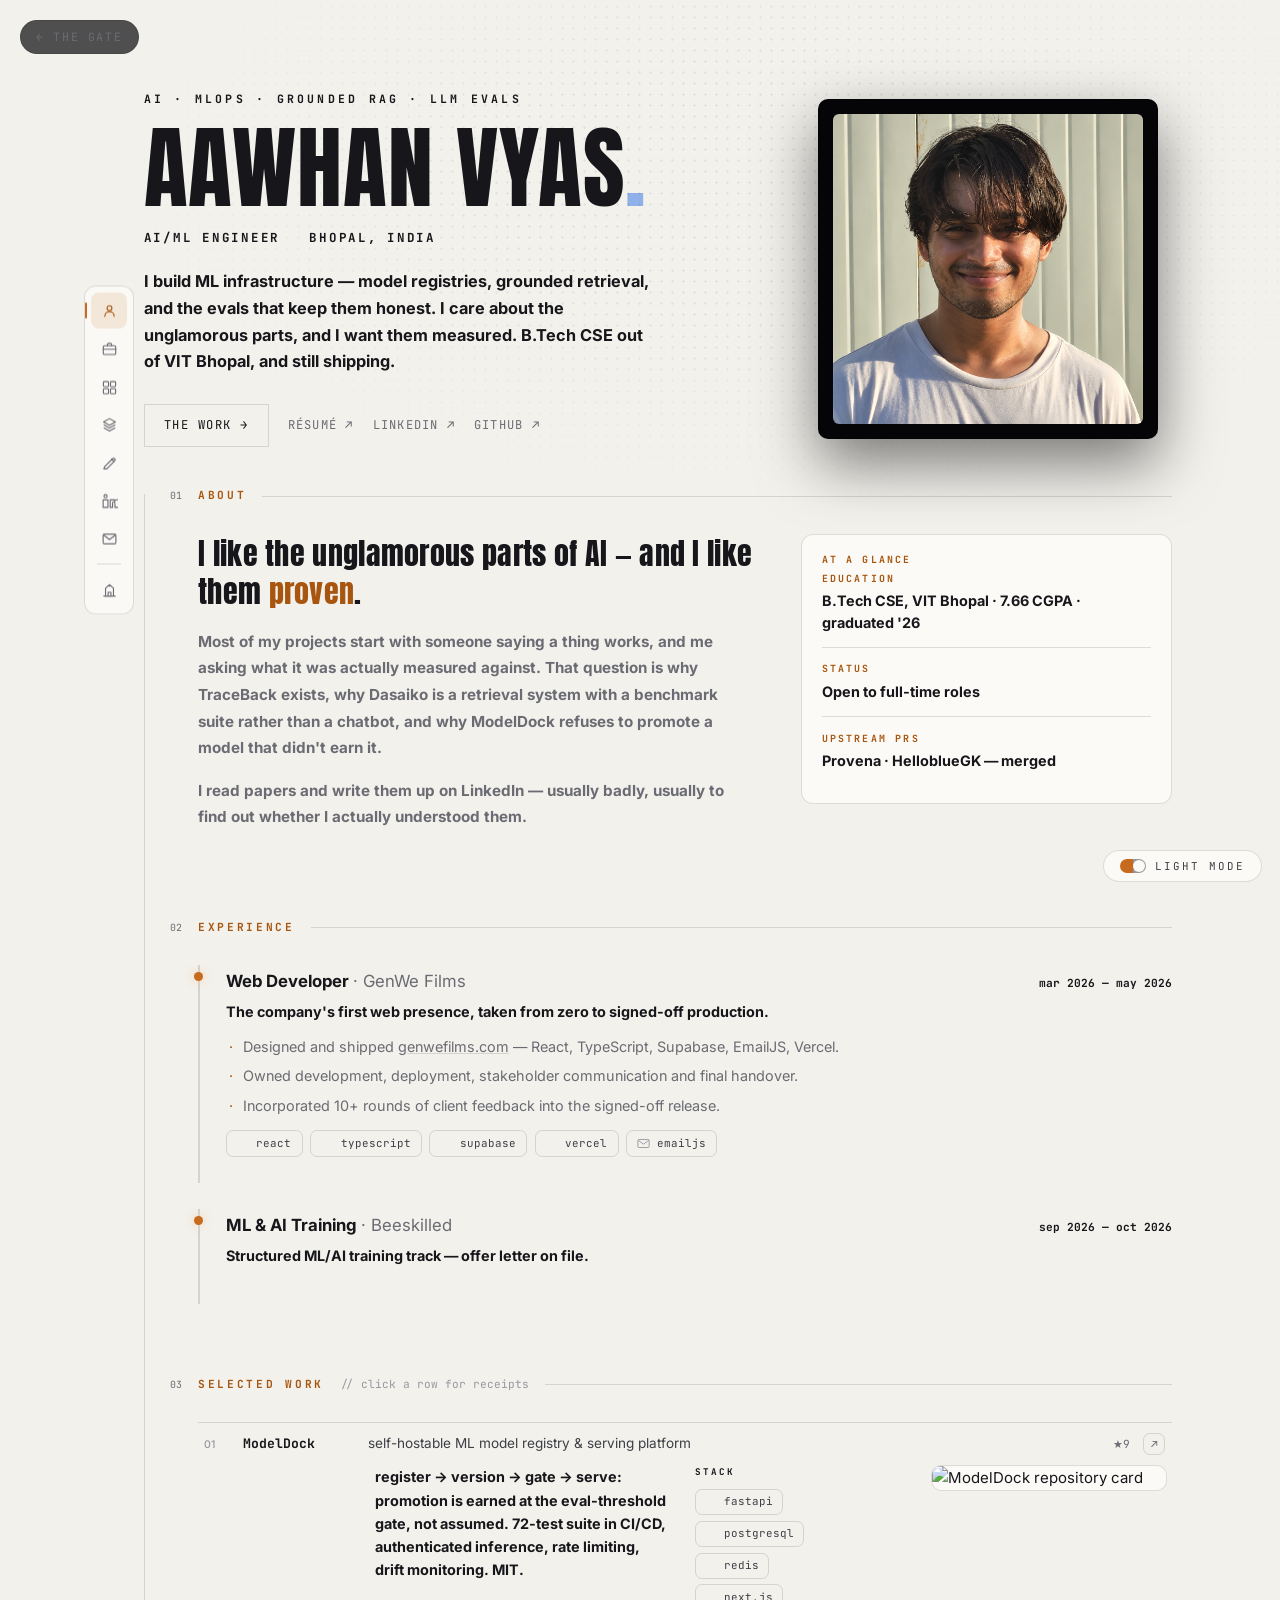
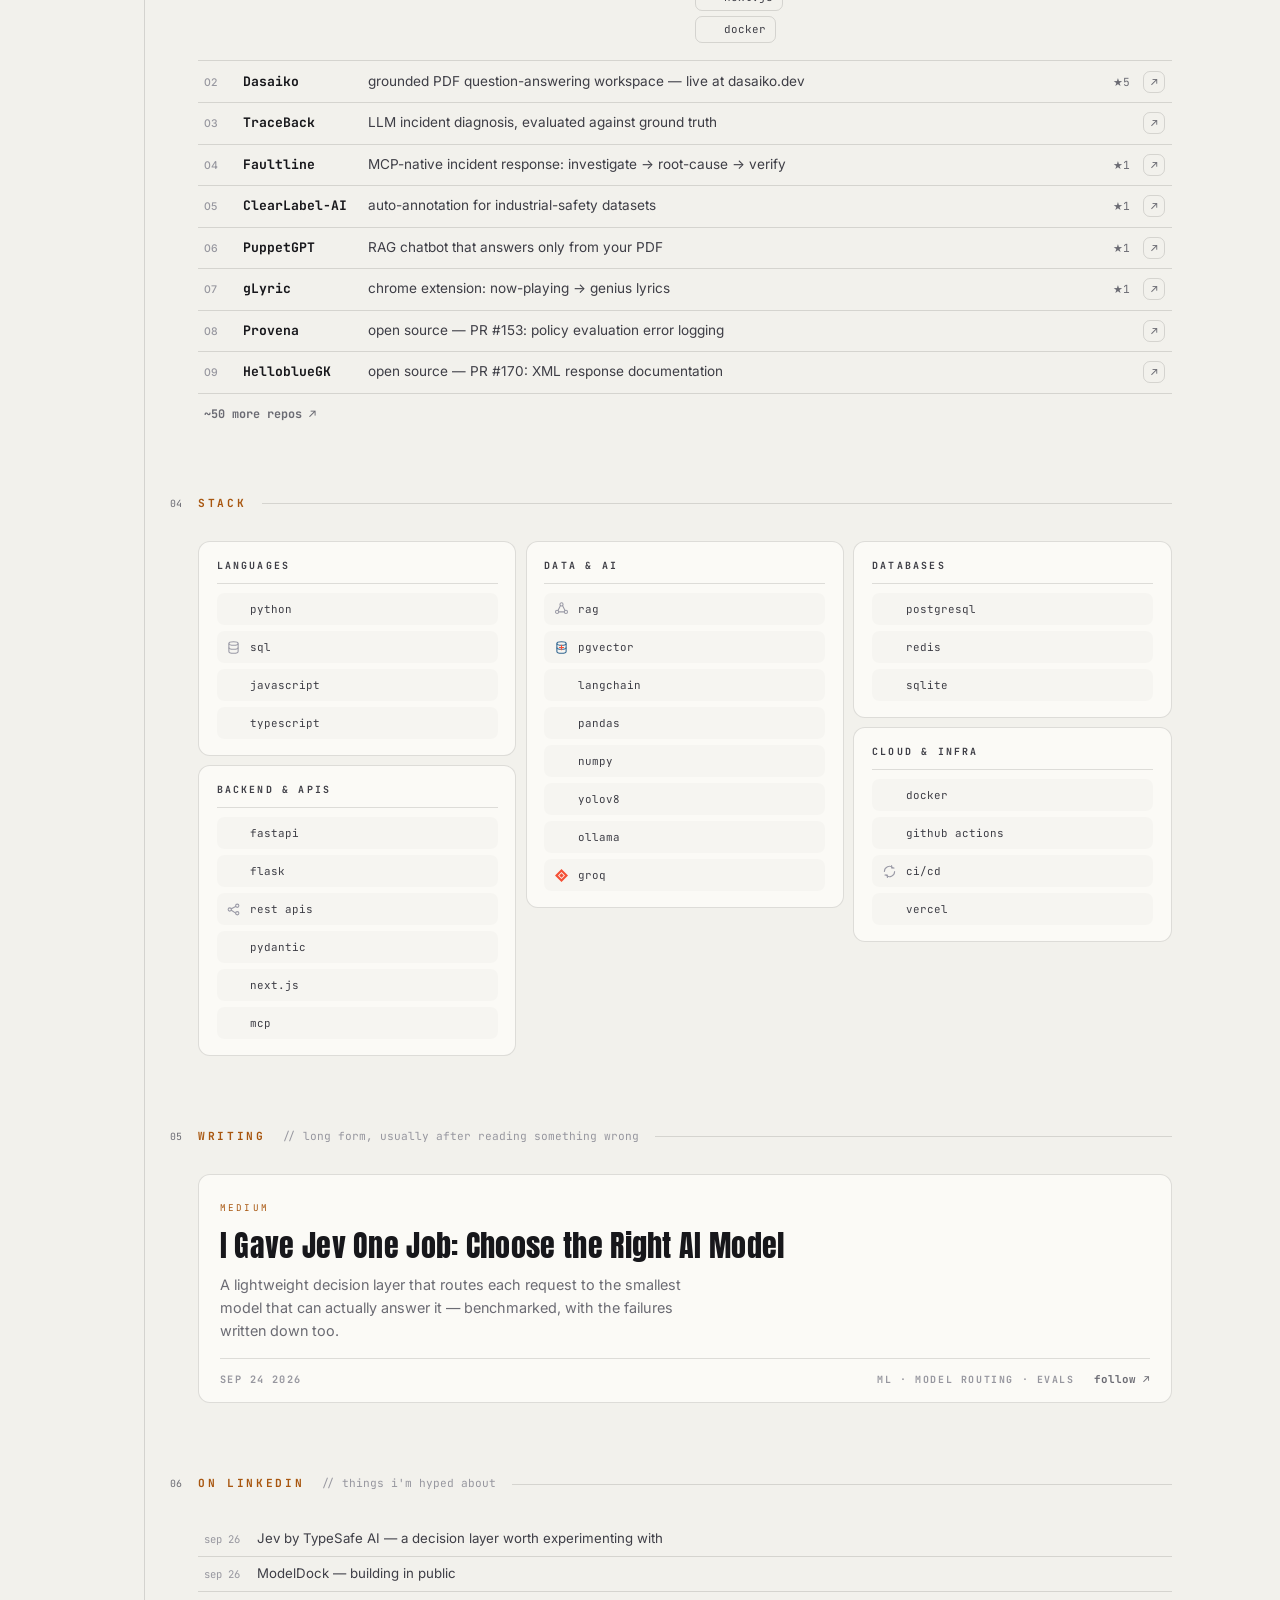
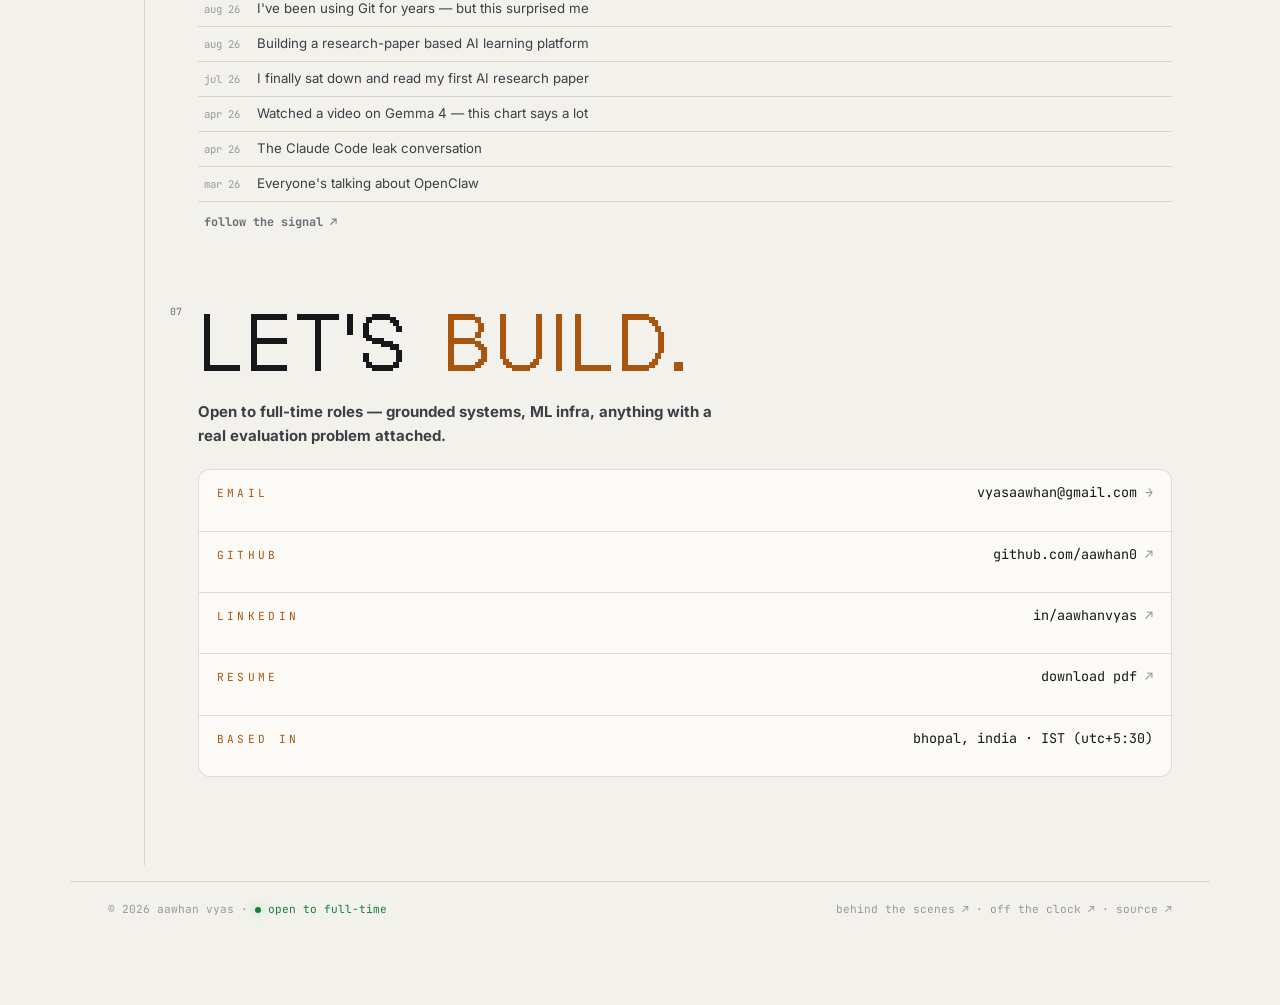
==== commit 5dc06373: "Build out the archive collage, drop ch06, tighten the ch07 handoff Collage is now four real-image ca" ====
--- a/brief/index.html
+++ b/brief/index.html
@@ -13,7 +13,7 @@
   <link rel="preconnect" href="https://fonts.googleapis.com">
   <link rel="preconnect" href="https://fonts.gstatic.com" crossorigin>
   <link href="https://fonts.googleapis.com/css2?family=Anton&family=Inter:wght@400;500;600;700&family=JetBrains+Mono:wght@400;500;700&family=VT323&display=swap" rel="stylesheet">
-  <link rel="stylesheet" href="../assets/css/style.css?v=15">
+  <link rel="stylesheet" href="../assets/css/style.css?v=16">
 </head>
 <body class="brief" data-root="../" data-default-theme="light">
 
@@ -452,7 +452,7 @@
 
   <footer class="foot mono">
     <span>© <span id="year">2026</span> aawhan vyas · <span class="status"><i aria-hidden="true"></i>open to full-time</span></span>
-    <span><a href="../story.html">behind the scenes ↗</a> · <a href="../music.html">the music ↗</a> · <a href="https://github.com/aawhan0/aawhan0.github.io" target="_blank" rel="noopener">source ↗</a></span>
+    <span><a href="../story.html">behind the scenes ↗</a> · <a href="../music.html">off the clock ↗</a> · <a href="https://github.com/aawhan0/aawhan0.github.io" target="_blank" rel="noopener">source ↗</a></span>
   </footer>
 
   <script src="../assets/js/data.js?v=12" defer></script>
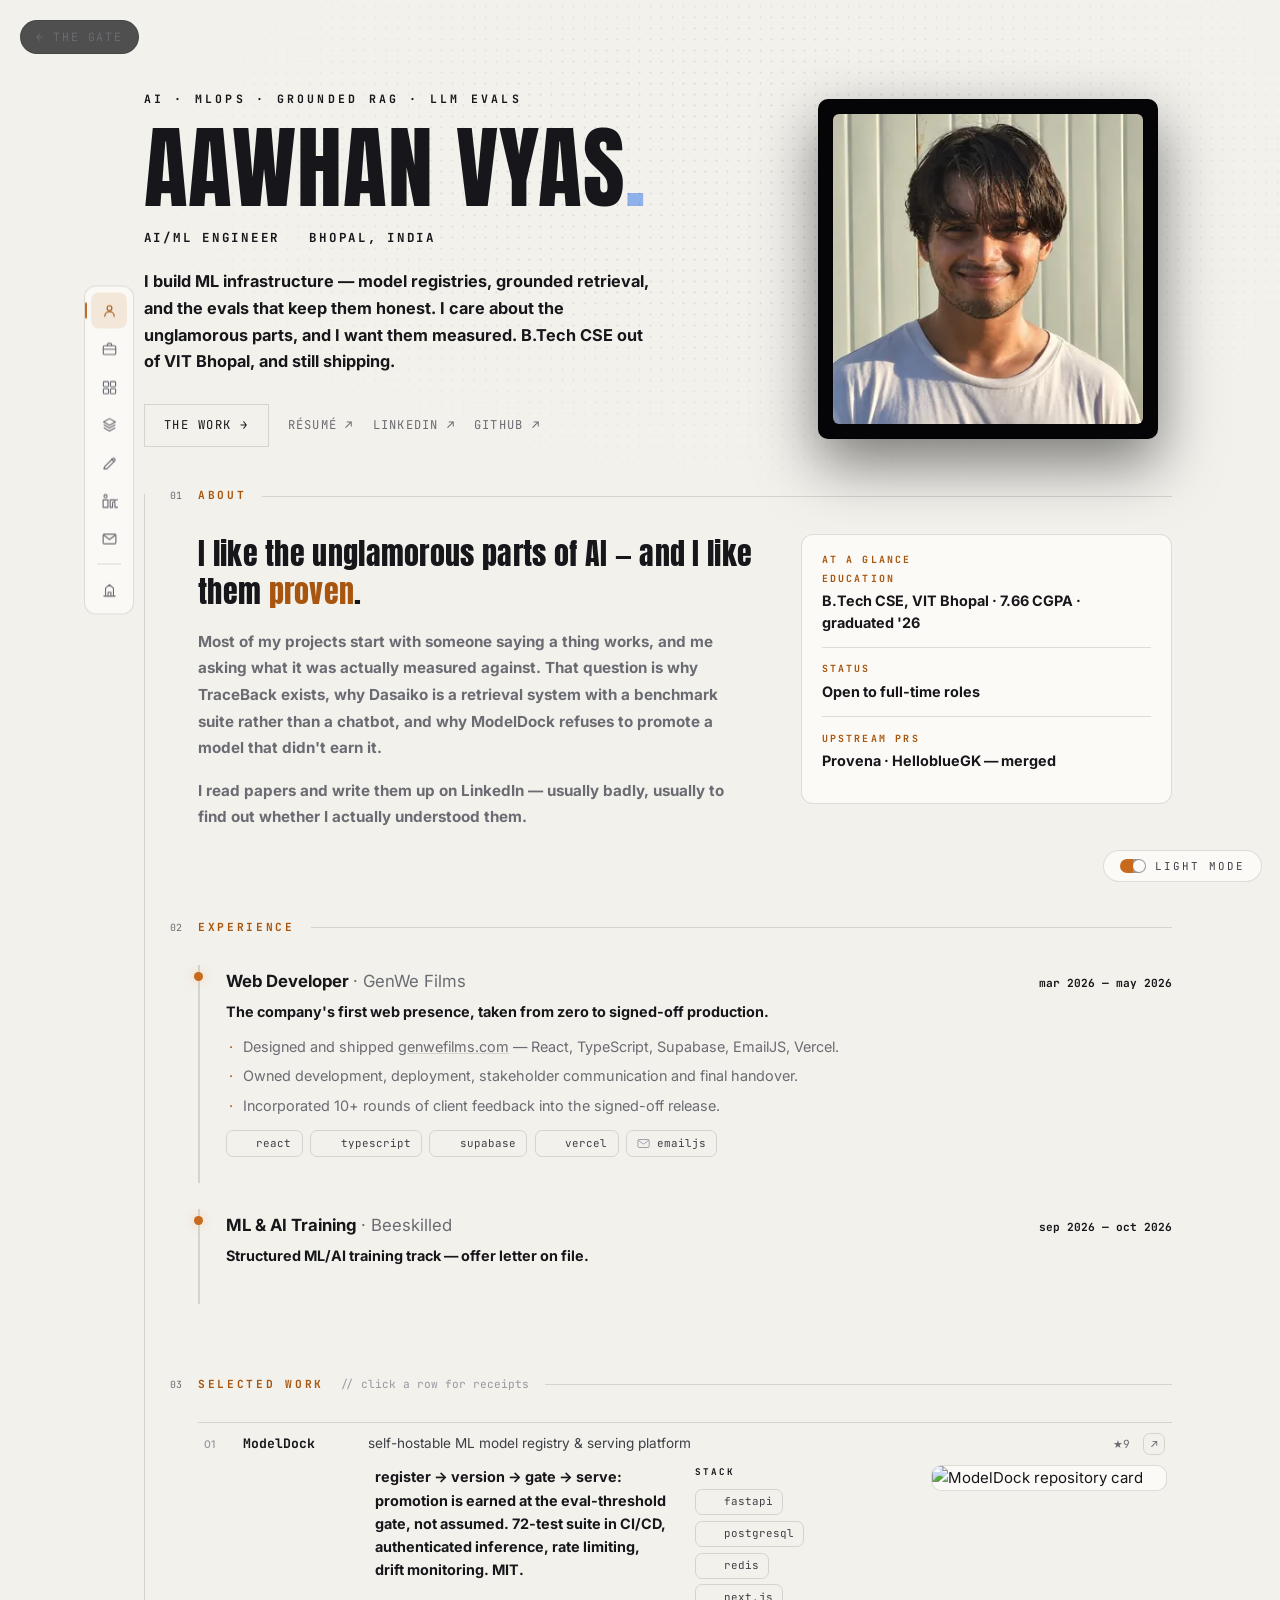
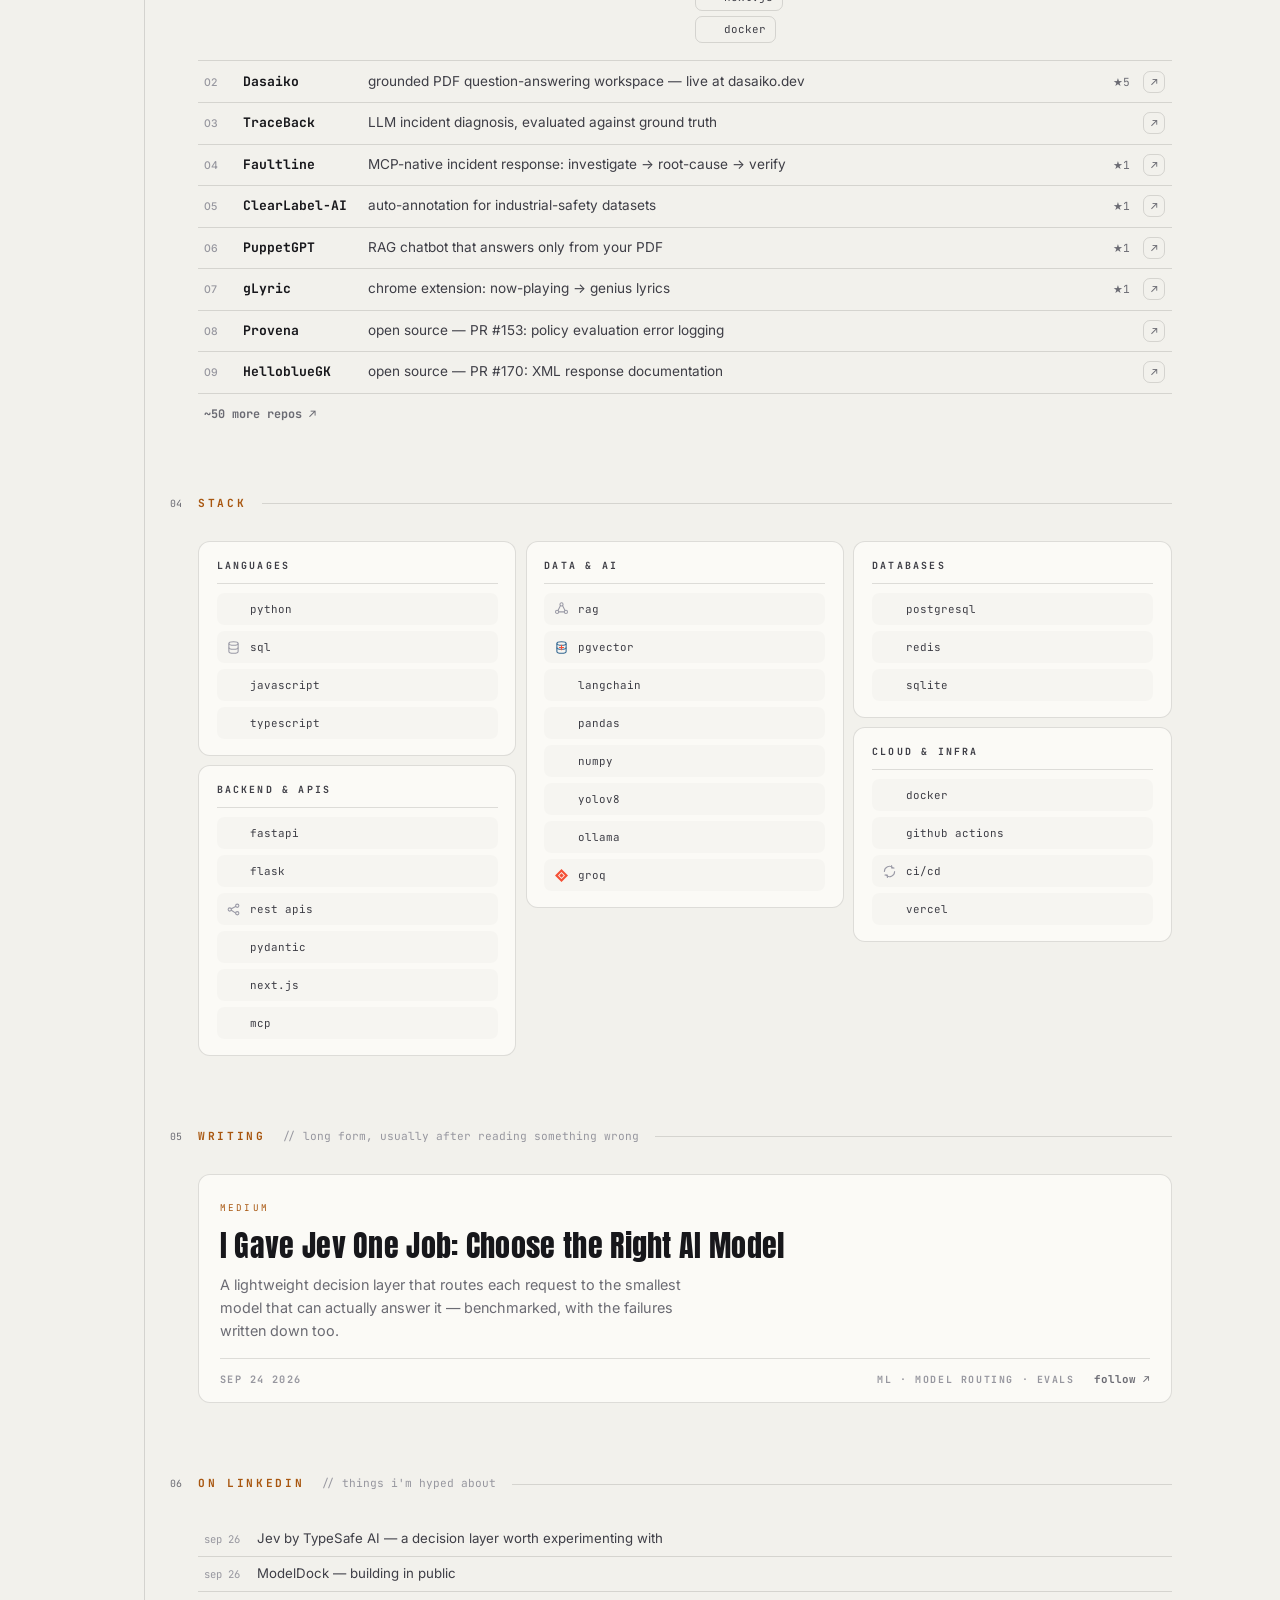
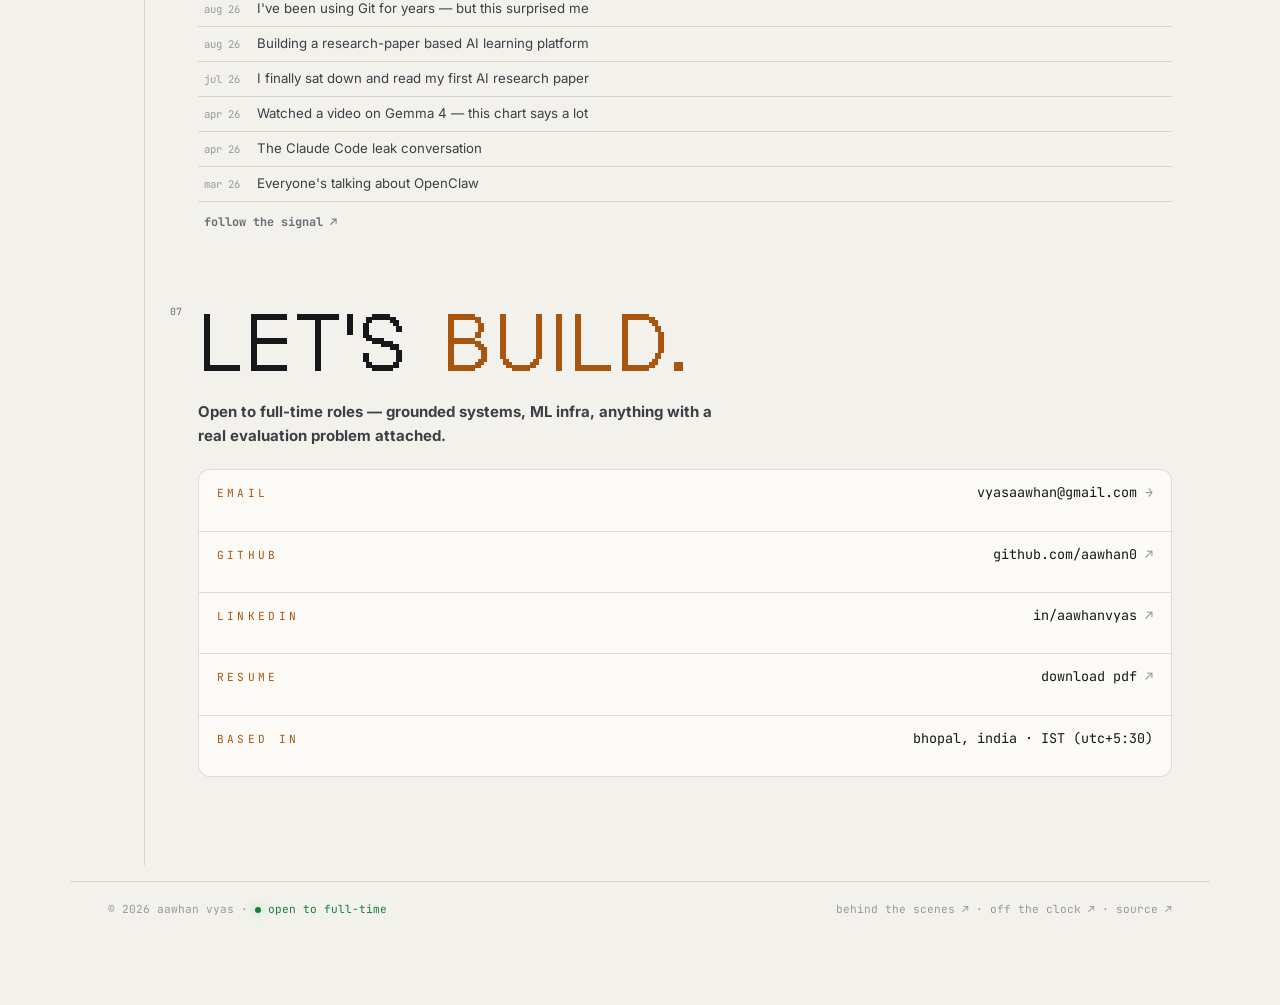
==== commit 947c4b05: "Performance pass: cut main-thread work, lazy-load audio, unblock fonts Measured with Lighthouse (mob" ====
--- a/brief/index.html
+++ b/brief/index.html
@@ -12,8 +12,19 @@
   <link rel="icon" type="image/svg+xml" href="../assets/favicon.svg">
   <link rel="preconnect" href="https://fonts.googleapis.com">
   <link rel="preconnect" href="https://fonts.gstatic.com" crossorigin>
-  <link href="https://fonts.googleapis.com/css2?family=Anton&family=Inter:wght@400;500;600;700&family=JetBrains+Mono:wght@400;500;700&family=VT323&display=swap" rel="stylesheet">
-  <link rel="stylesheet" href="../assets/css/style.css?v=16">
+  <!-- Google Fonts is render-blocking as a plain stylesheet. Loaded non-blocking
+       instead: preloaded (so the fetch starts during the preload scan at high
+       priority) but applied via media="print", with onload flipping it to "all".
+       First paint happens immediately in the fallback stack and the webfonts
+       swap in behind it — which font-display:swap was already doing. Same fonts,
+       same rendering; the document just no longer blocks on a third-party
+       round trip. The noscript copy keeps it working without JS. -->
+  <link rel="preload" as="style" href="https://fonts.googleapis.com/css2?family=Anton&family=Inter:wght@400;500;600;700&family=JetBrains+Mono:wght@400;500;700&family=VT323&display=swap">
+  <link rel="stylesheet" href="https://fonts.googleapis.com/css2?family=Anton&family=Inter:wght@400;500;600;700&family=JetBrains+Mono:wght@400;500;700&family=VT323&display=swap" media="print" onload="this.media='all'">
+  <noscript><link rel="stylesheet" href="https://fonts.googleapis.com/css2?family=Anton&family=Inter:wght@400;500;600;700&family=JetBrains+Mono:wght@400;500;700&family=VT323&display=swap"></noscript>
+  <!-- the self-hosted pixel face is used above the fold, so warm it early -->
+  <link rel="preload" as="font" type="font/woff2" href="../assets/fonts/GeistPixel-Square.woff2" crossorigin>
+  <link rel="stylesheet" href="../assets/css/style.css?v=17">
 </head>
 <body class="brief" data-root="../" data-default-theme="light">
 
@@ -80,8 +91,20 @@
     </div>
     <div class="hero-right">
       <div class="dither-box portrait">
-        <img class="portrait-pixel" src="../assets/img/portrait_PIXEL.png" width="1200" height="1200" alt="pixel-art portrait of aawhan vyas" decoding="async">
-        <img class="portrait-og" src="../assets/img/portrait_OG.png" width="1200" height="1200" alt="aawhan vyas" decoding="async">
+        <!-- Two pictures, one per theme: pixel-art in dark, the photo in light.
+             <picture> lets each offer WebP; srcset gives the browser a 340px
+             step for 1x screens so a phone isn't pulling the 680px file.
+             display:contents on the <picture> in style.css keeps the existing
+             `.portrait img` and theme-swap rules matching unchanged.
+             The dark one is the LCP element, so it's eager + high priority. -->
+        <picture class="portrait-pixel">
+          <source type="image/webp" srcset="../assets/img/portrait-pixel-680-340.webp 340w, ../assets/img/portrait-pixel-680-480.webp 480w, ../assets/img/portrait-pixel-680.webp 680w" sizes="(max-width: 860px) min(320px, 84vw), 340px">
+          <img src="../assets/img/portrait-pixel-680.jpg" srcset="../assets/img/portrait-pixel-680-340.jpg 340w, ../assets/img/portrait-pixel-680-480.jpg 480w, ../assets/img/portrait-pixel-680.jpg 680w" sizes="(max-width: 860px) min(320px, 84vw), 340px" width="680" height="680" alt="pixel-art portrait of aawhan vyas" decoding="async" fetchpriority="high">
+        </picture>
+        <picture class="portrait-og">
+          <source type="image/webp" srcset="../assets/img/portrait-og-680-340.webp 340w, ../assets/img/portrait-og-680-480.webp 480w, ../assets/img/portrait-og-680.webp 680w" sizes="(max-width: 860px) min(320px, 84vw), 340px">
+          <img src="../assets/img/portrait-og-680.jpg" srcset="../assets/img/portrait-og-680-340.jpg 340w, ../assets/img/portrait-og-680-480.jpg 480w, ../assets/img/portrait-og-680.jpg 680w" sizes="(max-width: 860px) min(320px, 84vw), 340px" width="680" height="680" alt="aawhan vyas" decoding="async">
+        </picture>
       </div>
     </div>
   </header>
@@ -456,6 +479,6 @@
   </footer>
 
   <script src="../assets/js/data.js?v=12" defer></script>
-  <script src="../assets/js/main.js?v=13" defer></script>
+  <script src="../assets/js/main.js?v=14" defer></script>
 </body>
 </html>
--- a/assets/css/style.css
+++ b/assets/css/style.css
@@ -19,7 +19,9 @@
   --blue: #8fb0e8;
   --green: #4ade80;
   --mono: "JetBrains Mono", ui-monospace, monospace;
-  --pixel: "VT323", var(--mono);
+  /* the metric-matched local stand-in sits directly behind the real pixel
+     font, so the pre-swap box matches and the arrival doesn't reflow */
+  --pixel: "VT323", "Geist Pixel Fallback", var(--mono);
   --ui: system-ui, -apple-system, "Segoe UI", Roboto, sans-serif;
   --display: "Anton", var(--ui);
 }
@@ -46,6 +48,25 @@
   font-weight: 400;
   font-style: normal;
   font-display: swap;
+}
+
+/* Metric-matched stand-in for "Geist Pixel", used while the real woff2 is
+   still in flight. The webfonts now load non-blocking, so there is a real
+   window where text renders in the fallback stack — and because the pixel
+   font has very different vertical metrics from the mono font it used to fall
+   back to, that swap was reflowing the brief hero (CLS 0.079 -> 0.098).
+
+   These overrides are the measured metrics of GeistPixel-Square.woff2
+   (upm 1000, winAsc 1.088, winDesc 0.394) applied to a local monospace, so the
+   box the text reserves is the same either way and the swap moves nothing.
+   Only the pre-swap appearance changes; the loaded font is untouched. */
+@font-face {
+  font-family: "Geist Pixel Fallback";
+  src: local("Consolas"), local("DejaVu Sans Mono"), local("Menlo"), local("monospace");
+  ascent-override: 108.8%;
+  descent-override: 39.4%;
+  line-gap-override: 0%;
+  size-adjust: 100%;
 }
 
 /* light theme — same bones, day broadcast */
@@ -486,8 +507,11 @@
   background-size: 8px 8px;
   z-index: -1; border-radius: 14px;
 }
-/* portrait — portrait_PIXEL in dark mode, portrait_OG in light mode.
-   both sources are 1200×1200; no animation, just a mode swap. */
+/* portrait — portrait-pixel in dark mode, portrait-og in light mode.
+   no animation, just a mode swap. each is a <picture> so the WebP can
+   be offered; display:contents keeps it out of the box's flow, so the
+   .portrait img rule below still applies to the real image. */
+.portrait picture { display: contents; }
 .portrait img {
   display: block; width: 100%; height: auto;
   border-radius: 6px;
